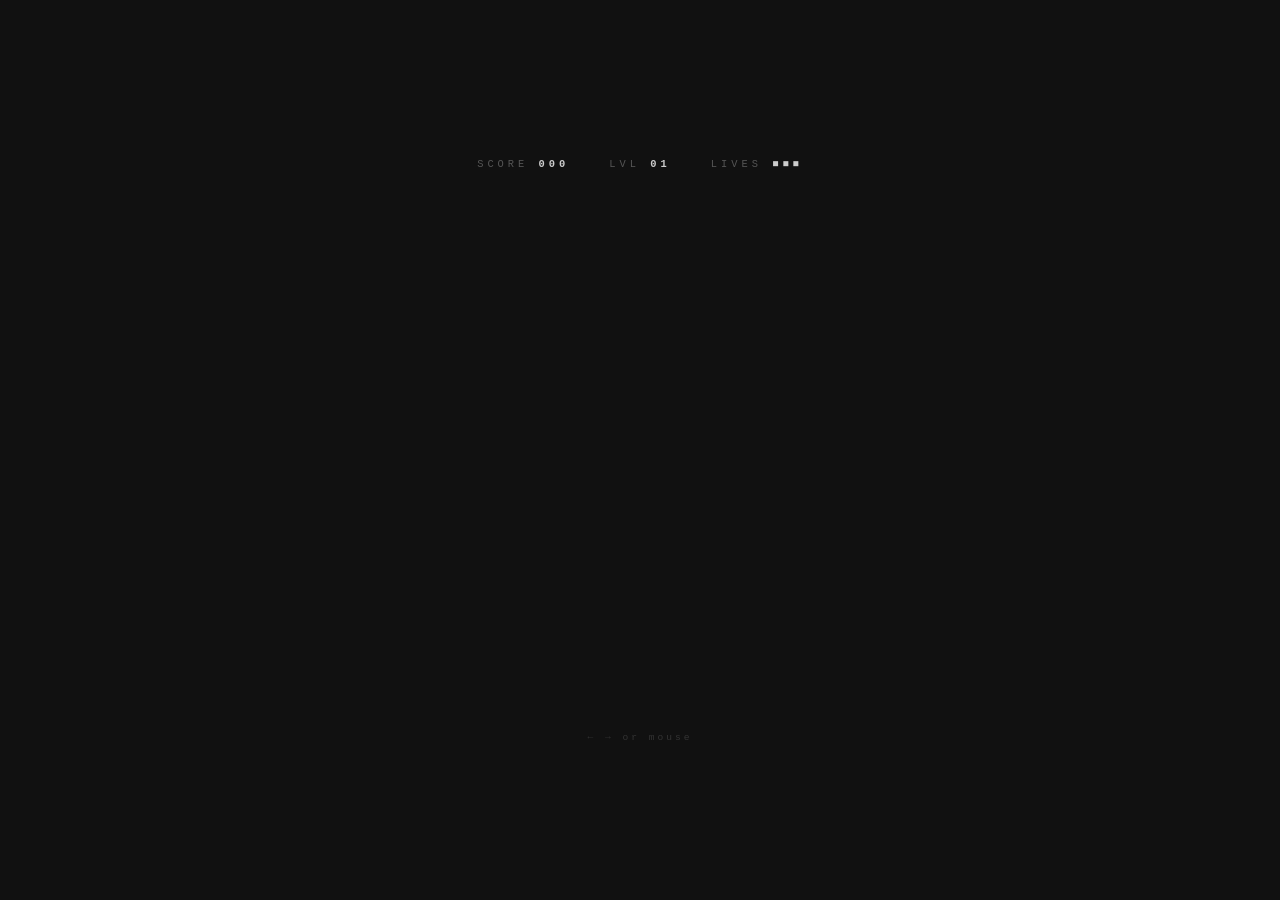
==== index.html @ a9f6c97f "Rename breakout_matrix.html to index.html" ====
<!DOCTYPE html>
<html lang="uk">
<head>
<meta charset="UTF-8">
<meta name="viewport" content="width=device-width, initial-scale=1.0">
<title>BREAKOUT // MATRIX</title>
<style>
  * { margin: 0; padding: 0; box-sizing: border-box; }
  body {
    background: #111;
    display: flex;
    flex-direction: column;
    align-items: center;
    justify-content: center;
    min-height: 100vh;
    font-family: 'Courier New', monospace;
  }
  #ui {
    display: flex;
    gap: 40px;
    margin-bottom: 8px;
    font-size: 0.65rem;
    color: #555;
    letter-spacing: 4px;
    text-transform: uppercase;
  }
  #ui b { color: #ccc; }
  #gameCanvas {
    display: block;
    image-rendering: pixelated;
  }
  #message {
    margin-top: 10px;
    font-size: 0.65rem;
    letter-spacing: 5px;
    color: #fff;
    min-height: 18px;
    text-transform: uppercase;
  }
  #restartBtn {
    margin-top: 10px;
    padding: 5px 22px;
    background: transparent;
    color: #888;
    border: 1px solid #444;
    font-family: 'Courier New', monospace;
    font-size: 0.65rem;
    letter-spacing: 4px;
    cursor: pointer;
    display: none;
    text-transform: uppercase;
  }
  #restartBtn:hover { color: #fff; border-color: #fff; }
  #hint { margin-top: 6px; font-size: 0.6rem; color: #333; letter-spacing: 3px; }
</style>
</head>
<body>
<div id="ui">
  <span>SCORE <b id="score">000</b></span>
  <span>LVL <b id="level">01</b></span>
  <span>LIVES <b id="lives">■■■</b></span>
</div>
<canvas id="gameCanvas" width="480" height="520"></canvas>
<div id="message"></div>
<button id="restartBtn" onclick="restartGame()">[ RESTART ]</button>
<div id="hint">← → or mouse</div>

<script>
const canvas = document.getElementById('gameCanvas');
const ctx = canvas.getContext('2d');
ctx.imageSmoothingEnabled = false;

// ── SYMBOL SETS (like the reference: ⊙ □ × + \ ·) ──
const SYMBOLS = ['⊙','□','×','+','\','·','○','◎','✕'];
const CELL = 8; // pixel grid cell size

// Block grid
const COLS = 13, ROWS = 7;
const BW = 34, BH = 12, BPADX = 2, BPADY = 3;
const OX = (480 - (COLS*(BW+BPADX) - BPADX)) / 2;
const OY = 32;

const TRAIL = 22;

let ball, paddle, blocks, score, lives, level, gameOver, won, animId;
let keys = {}, trail = [];

// ── Each block has a symbol pattern drawn inside ──
function randSym() { return SYMBOLS[Math.floor(Math.random()*SYMBOLS.length)]; }

function initGame() {
  score=0; lives=3; level=1; gameOver=false; won=false; trail=[];
  document.getElementById('message').textContent='';
  document.getElementById('restartBtn').style.display='none';
  initLevel(); updateHUD();
}

function initLevel() {
  paddle={ x:canvas.width/2-44, y:canvas.height-20, w:88, h:5 };
  const spd = 4.8 + level*0.65;
  ball={ x:canvas.width/2, y:canvas.height-55, r:5,
         dx:(Math.random()>0.5?1:-1)*spd, dy:-spd };
  trail=[];
  blocks=[];
  for(let r=0;r<ROWS;r++){
    for(let c=0;c<COLS;c++){
      // density: more symbols closer to center
      const dist = Math.abs(c - COLS/2) + Math.abs(r - ROWS/2);
      const density = Math.max(1, 5 - Math.floor(dist/2));
      // shade: lighter at top (like reference bright clusters)
      const bright = r < 2 ? 230 : r < 4 ? 180 : 130;
      blocks.push({
        x: OX + c*(BW+BPADX),
        y: OY + r*(BH+BPADY),
        w: BW, h: BH,
        alive: true,
        bright,
        syms: Array.from({length: density}, randSym),
        pts: (ROWS-r)*10
      });
    }
  }
}

function updateHUD(){
  document.getElementById('score').textContent=String(score).padStart(3,'0');
  document.getElementById('level').textContent=String(level).padStart(2,'0');
  const l=['■■■','■■□','■□□','□□□'][3-Math.max(0,lives)]||'□□□';
  document.getElementById('lives').textContent=l;
}

// ── Draw a block with symbol pattern ──
function drawBlock(b){
  if(!b.alive) return;
  const c = b.bright;
  ctx.fillStyle=`rgb(${c},${c},${c})`;
  ctx.fillRect(b.x, b.y, b.w, b.h);

  // 1px top/left highlight
  ctx.fillStyle='rgba(255,255,255,0.6)';
  ctx.fillRect(b.x, b.y, b.w, 1);
  ctx.fillRect(b.x, b.y, 1, b.h);

  // 1px bottom/right shadow
  ctx.fillStyle='rgba(0,0,0,0.25)';
  ctx.fillRect(b.x, b.y+b.h-1, b.w, 1);
  ctx.fillRect(b.x+b.w-1, b.y, 1, b.h);

  // symbols inside block
  ctx.font = 'bold 5px Courier New';
  ctx.textAlign = 'center';
  ctx.textBaseline = 'middle';
  ctx.fillStyle = `rgba(0,0,0,${c>180 ? 0.35 : 0.55})`;
  const total = b.syms.length;
  for(let i=0;i<total;i++){
    const sx = b.x + 4 + (i % 4) * 7;
    const sy = b.y + (b.h/2) + (i >= 4 ? 4 : 0);
    if(sx < b.x + b.w - 3) ctx.fillText(b.syms[i], sx, sy);
  }
}

// ── Background: scattered symbol field ──
let bgSyms = null;
function buildBg(){
  bgSyms=[];
  for(let x=6;x<canvas.width;x+=10){
    for(let y=6;y<canvas.height;y+=10){
      if(Math.random()<0.28){
        bgSyms.push({
          x, y,
          s: SYMBOLS[Math.floor(Math.random()*SYMBOLS.length)],
          a: 0.03 + Math.random()*0.07,
          sz: Math.random()<0.15 ? 7 : 5
        });
      }
    }
  }
}

function drawBg(){
  ctx.fillStyle='#0d0d0d';
  ctx.fillRect(0,0,canvas.width,canvas.height);

  // random white blocks (large geometric shapes like reference)
  ctx.fillStyle='rgba(255,255,255,0.03)';
  ctx.fillRect(0, canvas.height*0.6, canvas.width*0.3, canvas.height*0.18);
  ctx.fillRect(canvas.width*0.65, 0, canvas.width*0.35, canvas.height*0.22);

  if(!bgSyms) buildBg();
  ctx.textAlign='center'; ctx.textBaseline='middle';
  for(const s of bgSyms){
    ctx.font=`${s.sz}px Courier New`;
    ctx.fillStyle=`rgba(200,200,200,${s.a})`;
    ctx.fillText(s.s, s.x, s.y);
  }
}

// ── Paddle ──
function drawPaddle(){
  const p=paddle;
  // main bar
  ctx.fillStyle='#aaa';
  ctx.fillRect(p.x, p.y, p.w, p.h);
  ctx.fillStyle='rgba(255,255,255,0.5)';
  ctx.fillRect(p.x, p.y, p.w, 1);
  // symbol tick marks
  ctx.font='4px Courier New';
  ctx.textAlign='center';
  ctx.textBaseline='middle';
  ctx.fillStyle='rgba(0,0,0,0.4)';
  for(let i=6;i<p.w-6;i+=8) ctx.fillText('|',p.x+i, p.y+2);
  // end caps as ×
  ctx.font='bold 6px Courier New';
  ctx.fillStyle='#fff';
  ctx.fillText('×', p.x+4, p.y+2);
  ctx.fillText('×', p.x+p.w-4, p.y+2);
}

// ── Ball + comet tail ──
function drawBallTrail(){
  const len=trail.length;
  for(let i=0;i<len;i++){
    const t=trail[i];
    const prog=(i/len);
    const sz=Math.max(1, Math.round(prog*ball.r*2.2));
    const sym=SYMBOLS[i%SYMBOLS.length];
    ctx.font=`${sz+4}px Courier New`;
    ctx.textAlign='center'; ctx.textBaseline='middle';
    ctx.fillStyle=`rgba(200,200,200,${prog*0.6})`;
    ctx.fillText(sym, Math.round(t.x), Math.round(t.y));
  }

  // ball as pixel square grid pattern ⊙
  const bx=Math.round(ball.x), by=Math.round(ball.y), r=ball.r;
  // outer glow
  ctx.fillStyle='rgba(255,255,255,0.08)';
  ctx.beginPath(); ctx.arc(bx,by,r+4,0,Math.PI*2); ctx.fill();

  // pixelated ball (draw as circle of 1px squares)
  for(let py=-r;py<=r;py++){
    for(let px=-r;px<=r;px++){
      if(px*px+py*py<=r*r){
        const isEdge=px*px+py*py>(r-1.5)*(r-1.5);
        ctx.fillStyle=isEdge?'rgba(255,255,255,0.6)':'rgba(255,255,255,0.95)';
        ctx.fillRect(bx+px,by+py,1,1);
      }
    }
  }

  // center symbol
  ctx.font='bold 6px Courier New';
  ctx.textAlign='center'; ctx.textBaseline='middle';
  ctx.fillStyle='rgba(0,0,0,0.6)';
  ctx.fillText('⊙',bx,by);
}

// ── Physics ──
function movePaddle(){
  if(keys['ArrowLeft']||keys['a']) paddle.x-=7;
  if(keys['ArrowRight']||keys['d']) paddle.x+=7;
  paddle.x=Math.max(0,Math.min(canvas.width-paddle.w,paddle.x));
}

function moveBall(){
  trail.push({x:ball.x,y:ball.y});
  if(trail.length>TRAIL) trail.shift();

  ball.x+=ball.dx; ball.y+=ball.dy;

  if(ball.x-ball.r<0){ball.x=ball.r;ball.dx=Math.abs(ball.dx);}
  if(ball.x+ball.r>canvas.width){ball.x=canvas.width-ball.r;ball.dx=-Math.abs(ball.dx);}
  if(ball.y-ball.r<0){ball.y=ball.r;ball.dy=Math.abs(ball.dy);}

  const p=paddle;
  if(ball.dy>0&&ball.x>p.x&&ball.x<p.x+p.w&&
     ball.y+ball.r>=p.y&&ball.y+ball.r<=p.y+p.h+8){
    ball.y=p.y-ball.r;
    const hit=(ball.x-(p.x+p.w/2))/(p.w/2);
    ball.dx=hit*6.5;
    ball.dy=-Math.abs(ball.dy);
    trail=[];
  }

  for(let b of blocks){
    if(!b.alive) continue;
    if(ball.x+ball.r>b.x&&ball.x-ball.r<b.x+b.w&&
       ball.y+ball.r>b.y&&ball.y-ball.r<b.y+b.h){
      b.alive=false; score+=b.pts; updateHUD();
      const ot=ball.y+ball.r-b.y, ob=b.y+b.h-(ball.y-ball.r);
      const ol=ball.x+ball.r-b.x, or2=b.x+b.w-(ball.x-ball.r);
      if(Math.min(ot,ob)<Math.min(ol,or2)) ball.dy*=-1; else ball.dx*=-1;
      break;
    }
  }

  if(ball.y-ball.r>canvas.height){
    lives--; updateHUD(); trail=[];
    if(lives<=0){
      gameOver=true;
      document.getElementById('message').textContent='[ SYSTEM FAILURE ]';
      document.getElementById('restartBtn').style.display='inline-block';
    } else {
      const spd=4.8+level*0.65;
      ball.x=canvas.width/2; ball.y=canvas.height-55;
      ball.dx=(Math.random()>0.5?1:-1)*spd; ball.dy=-spd;
      paddle.x=canvas.width/2-paddle.w/2;
    }
  }

  if(blocks.every(b=>!b.alive)){
    level++;
    if(level>3){
      won=true;
      document.getElementById('message').textContent='[ VICTORY // SCORE: '+score+' ]';
      document.getElementById('restartBtn').style.display='inline-block';
    } else {
      document.getElementById('message').textContent='[ LEVEL '+level+' LOADED ]';
      setTimeout(()=>document.getElementById('message').textContent='',1800);
      initLevel(); updateHUD();
    }
  }
}

// ── Game loop ──
function gameLoop(){
  drawBg();
  if(!gameOver&&!won){movePaddle();moveBall();}
  blocks.forEach(drawBlock);
  drawPaddle();
  drawBallTrail();

  // danger line
  ctx.strokeStyle='rgba(255,255,255,0.06)';
  ctx.lineWidth=1; ctx.setLineDash([3,5]);
  ctx.beginPath(); ctx.moveTo(0,canvas.height-2); ctx.lineTo(canvas.width,canvas.height-2); ctx.stroke();
  ctx.setLineDash([]);

  if(!gameOver&&!won) animId=requestAnimationFrame(gameLoop);
}

function restartGame(){
  cancelAnimationFrame(animId); bgSyms=null; initGame(); gameLoop();
}

document.addEventListener('keydown',e=>keys[e.key]=true);
document.addEventListener('keyup',e=>keys[e.key]=false);
canvas.addEventListener('mousemove',e=>{
  const r=canvas.getBoundingClientRect();
  paddle.x=(e.clientX-r.left)-paddle.w/2;
  paddle.x=Math.max(0,Math.min(canvas.width-paddle.w,paddle.x));
});

initGame(); gameLoop();
</script>
</body>
</html>
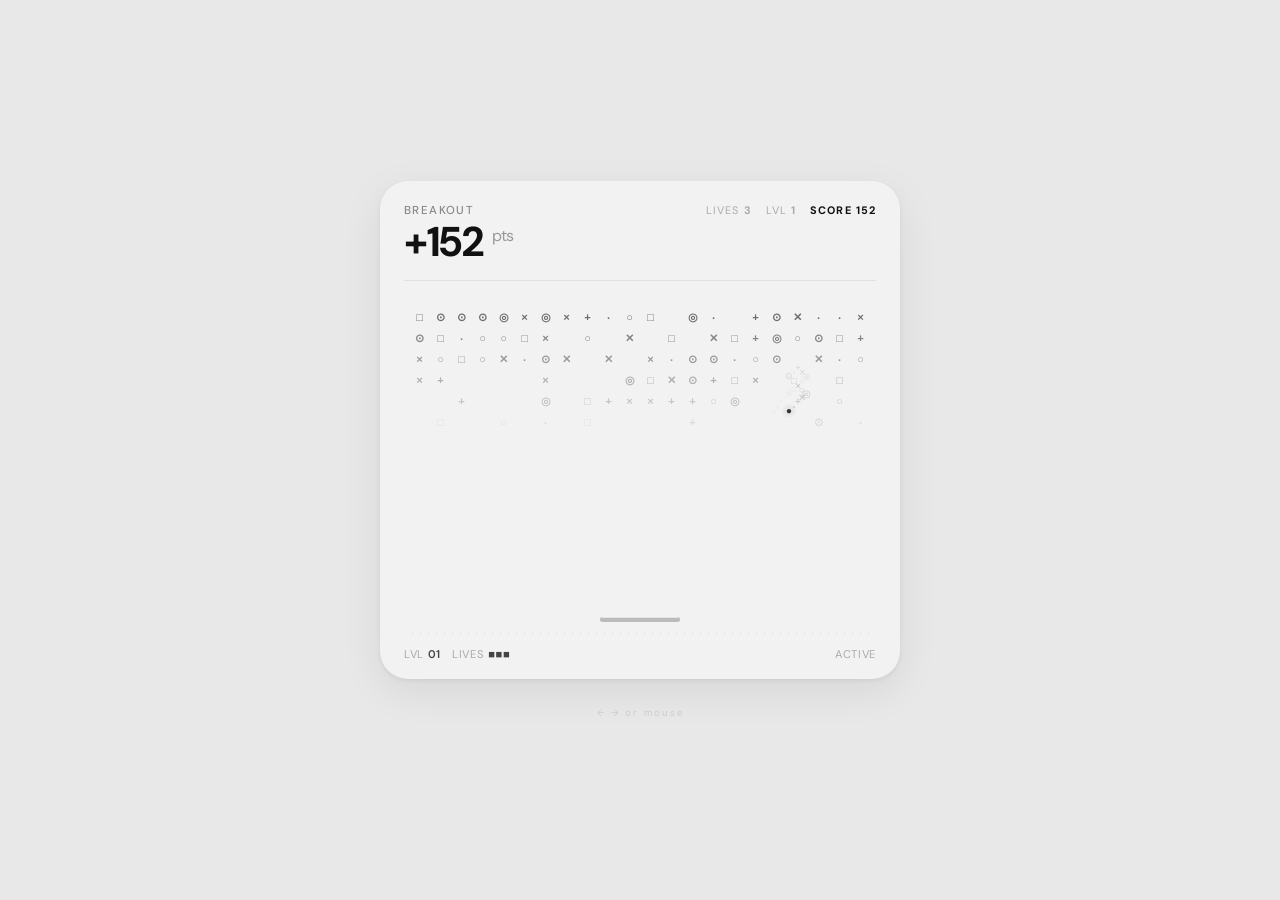
==== commit 14a3c0d8: "р" ====
--- a/index.html
+++ b/index.html
@@ -3,354 +3,378 @@
 <head>
 <meta charset="UTF-8">
 <meta name="viewport" content="width=device-width, initial-scale=1.0">
-<title>BREAKOUT // MATRIX</title>
+<title>BREAKOUT</title>
 <style>
-  * { margin: 0; padding: 0; box-sizing: border-box; }
+  @import url('https://fonts.googleapis.com/css2?family=DM+Sans:wght@300;400;500;700&display=swap');
+  * { margin:0; padding:0; box-sizing:border-box; }
   body {
-    background: #111;
+    background: #e8e8e8;
     display: flex;
     flex-direction: column;
     align-items: center;
     justify-content: center;
     min-height: 100vh;
-    font-family: 'Courier New', monospace;
-  }
-  #ui {
+    font-family: 'DM Sans', 'Helvetica Neue', sans-serif;
+  }
+
+  /* ── CARD ── */
+  #card {
+    background: #f2f2f2;
+    border-radius: 28px;
+    box-shadow: 0 2px 4px rgba(0,0,0,0.06), 0 12px 40px rgba(0,0,0,0.08);
+    padding: 22px 24px 18px;
+    width: 520px;
+  }
+
+  /* ── HEADER ROW ── */
+  #header {
     display: flex;
-    gap: 40px;
-    margin-bottom: 8px;
-    font-size: 0.65rem;
-    color: #555;
-    letter-spacing: 4px;
+    align-items: baseline;
+    justify-content: space-between;
+    margin-bottom: 2px;
+  }
+  #header .label {
+    font-size: 0.72rem;
+    font-weight: 500;
+    letter-spacing: 0.12em;
+    color: #888;
     text-transform: uppercase;
   }
-  #ui b { color: #ccc; }
+  #tabs {
+    display: flex;
+    gap: 14px;
+    font-size: 0.68rem;
+    letter-spacing: 0.1em;
+    text-transform: uppercase;
+    color: #aaa;
+  }
+  #tabs span { cursor: pointer; }
+  #tabs span.active { color: #111; font-weight: 700; }
+
+  /* ── BIG NUMBER ── */
+  #bigScore {
+    font-size: 2.6rem;
+    font-weight: 700;
+    color: #111;
+    letter-spacing: -0.02em;
+    line-height: 1.1;
+    margin-bottom: 14px;
+  }
+  #bigScore sup { font-size: 1rem; font-weight: 400; color: #999; margin-left: 2px; }
+
+  /* ── DIVIDER ── */
+  .divider { width: 100%; height: 1px; background: rgba(0,0,0,0.07); margin-bottom: 14px; }
+
+  /* ── CANVAS ── */
   #gameCanvas {
     display: block;
+    border-radius: 8px;
     image-rendering: pixelated;
-  }
+    width: 100%;
+    height: auto;
+  }
+
+  /* ── FOOTER ROW ── */
+  #footer {
+    display: flex;
+    justify-content: space-between;
+    margin-top: 12px;
+    font-size: 0.7rem;
+    color: #aaa;
+    letter-spacing: 0.06em;
+  }
+  #footer b { color: #444; font-weight: 600; }
+
+  /* ── MESSAGE ── */
   #message {
-    margin-top: 10px;
-    font-size: 0.65rem;
-    letter-spacing: 5px;
-    color: #fff;
-    min-height: 18px;
-    text-transform: uppercase;
-  }
-  #restartBtn {
-    margin-top: 10px;
-    padding: 5px 22px;
-    background: transparent;
-    color: #888;
-    border: 1px solid #444;
-    font-family: 'Courier New', monospace;
     font-size: 0.65rem;
     letter-spacing: 4px;
+    color: #999;
+    text-transform: uppercase;
+    text-align: center;
+    min-height: 16px;
+    margin-top: 6px;
+  }
+  #restartBtn {
+    margin-top: 8px;
+    padding: 5px 20px;
+    background: transparent;
+    color: #999;
+    border: 1px solid #ccc;
+    border-radius: 20px;
+    font-family: inherit;
+    font-size: 0.65rem;
+    letter-spacing: 3px;
     cursor: pointer;
     display: none;
     text-transform: uppercase;
   }
-  #restartBtn:hover { color: #fff; border-color: #fff; }
-  #hint { margin-top: 6px; font-size: 0.6rem; color: #333; letter-spacing: 3px; }
+  #restartBtn:hover { color: #111; border-color: #888; }
+  #btnWrap { text-align: center; }
+  #hint { font-size: 0.6rem; color: #ccc; letter-spacing: 2px; text-align:center; margin-top:5px; }
 </style>
 </head>
 <body>
-<div id="ui">
-  <span>SCORE <b id="score">000</b></span>
-  <span>LVL <b id="level">01</b></span>
-  <span>LIVES <b id="lives">■■■</b></span>
+<div id="card">
+
+  <div id="header">
+    <div class="label">Breakout</div>
+    <div id="tabs">
+      <span>Lives <b id="livesVal">3</b></span>
+      <span>Lvl <b id="levelVal">1</b></span>
+      <span class="active" id="scoreTab">Score <b id="scoreVal">0</b></span>
+    </div>
+  </div>
+
+  <div id="bigScore">+<span id="bigScoreVal">000</span> <sup>pts</sup></div>
+
+  <div class="divider"></div>
+
+  <canvas id="gameCanvas" width="472" height="340"></canvas>
+
+  <div id="footer">
+    <span>LVL <b id="f-level">01</b> &nbsp; LIVES <b id="f-lives">&#9632;&#9632;&#9632;</b></span>
+    <span id="f-status">ACTIVE</span>
+  </div>
+
 </div>
-<canvas id="gameCanvas" width="480" height="520"></canvas>
+
 <div id="message"></div>
-<button id="restartBtn" onclick="restartGame()">[ RESTART ]</button>
-<div id="hint">← → or mouse</div>
+<div id="btnWrap"><button id="restartBtn" onclick="restartGame()">&rsaquo; RESTART</button></div>
+<div id="hint">&#8592; &#8594; or mouse</div>
 
 <script>
 const canvas = document.getElementById('gameCanvas');
 const ctx = canvas.getContext('2d');
 ctx.imageSmoothingEnabled = false;
 
-// ── SYMBOL SETS (like the reference: ⊙ □ × + \ ·) ──
-const SYMBOLS = ['⊙','□','×','+','\','·','○','◎','✕'];
-const CELL = 8; // pixel grid cell size
-
-// Block grid
-const COLS = 13, ROWS = 7;
-const BW = 34, BH = 12, BPADX = 2, BPADY = 3;
-const OX = (480 - (COLS*(BW+BPADX) - BPADX)) / 2;
-const OY = 32;
-
-const TRAIL = 22;
+const W = 472, H = 340;
+
+// Dot symbols for blocks and trail
+const SYMS = ['⊙','□','×','○','◎','✕','+','·'];
+
+// Block grid — each block is ONE symbol (dot-matrix style)
+const COLS = 22, ROWS = 7;
+const BSZ = 18;  // cell size for each symbol-block
+const BPAD = 3;
+const OX = (W - (COLS*(BSZ+BPAD) - BPAD)) / 2;
+const OY = 14;
+const TRAIL = 24;
 
 let ball, paddle, blocks, score, lives, level, gameOver, won, animId;
 let keys = {}, trail = [];
 
-// ── Each block has a symbol pattern drawn inside ──
-function randSym() { return SYMBOLS[Math.floor(Math.random()*SYMBOLS.length)]; }
+function randSym() { return SYMS[Math.floor(Math.random()*SYMS.length)]; }
 
 function initGame() {
   score=0; lives=3; level=1; gameOver=false; won=false; trail=[];
   document.getElementById('message').textContent='';
   document.getElementById('restartBtn').style.display='none';
+  document.getElementById('f-status').textContent='ACTIVE';
   initLevel(); updateHUD();
 }
 
 function initLevel() {
-  paddle={ x:canvas.width/2-44, y:canvas.height-20, w:88, h:5 };
-  const spd = 4.8 + level*0.65;
-  ball={ x:canvas.width/2, y:canvas.height-55, r:5,
-         dx:(Math.random()>0.5?1:-1)*spd, dy:-spd };
-  trail=[];
-  blocks=[];
-  for(let r=0;r<ROWS;r++){
-    for(let c=0;c<COLS;c++){
-      // density: more symbols closer to center
-      const dist = Math.abs(c - COLS/2) + Math.abs(r - ROWS/2);
-      const density = Math.max(1, 5 - Math.floor(dist/2));
-      // shade: lighter at top (like reference bright clusters)
-      const bright = r < 2 ? 230 : r < 4 ? 180 : 130;
+  paddle = { x: W/2-40, y: H-18, w: 80, h: 5 };
+  const spd = 3.6 + level*0.55;
+  ball = { x: W/2, y: H-50, r: 4,
+           dx: (Math.random()>0.5?1:-1)*spd, dy: -spd };
+  trail = [];
+  blocks = [];
+
+  // Generate dot-matrix block field like chart dots
+  // Varies density per column to feel organic like the revenue chart
+  for (let r=0; r<ROWS; r++) {
+    for (let c=0; c<COLS; c++) {
+      // density falloff: bottom rows sparser
+      const rowProb = [1,1,0.95,0.85,0.7,0.55,0.38][r];
+      // column wave pattern (like chart bars)
+      const wave = Math.sin(c/COLS * Math.PI * 2.5 + r) * 0.3;
+      const alive = Math.random() < (rowProb + wave);
+      // brightness: top = darker dots, bottom = lighter
+      const shade = 110 + r * 22;
       blocks.push({
-        x: OX + c*(BW+BPADX),
-        y: OY + r*(BH+BPADY),
-        w: BW, h: BH,
-        alive: true,
-        bright,
-        syms: Array.from({length: density}, randSym),
-        pts: (ROWS-r)*10
+        x: OX + c*(BSZ+BPAD),
+        y: OY + r*(BSZ+BPAD),
+        sz: BSZ,
+        alive,
+        shade,
+        sym: randSym(),
+        pts: (ROWS-r)*8
       });
     }
   }
 }
 
-function updateHUD(){
-  document.getElementById('score').textContent=String(score).padStart(3,'0');
-  document.getElementById('level').textContent=String(level).padStart(2,'0');
-  const l=['■■■','■■□','■□□','□□□'][3-Math.max(0,lives)]||'□□□';
-  document.getElementById('lives').textContent=l;
-}
-
-// ── Draw a block with symbol pattern ──
-function drawBlock(b){
-  if(!b.alive) return;
-  const c = b.bright;
-  ctx.fillStyle=`rgb(${c},${c},${c})`;
-  ctx.fillRect(b.x, b.y, b.w, b.h);
-
-  // 1px top/left highlight
-  ctx.fillStyle='rgba(255,255,255,0.6)';
-  ctx.fillRect(b.x, b.y, b.w, 1);
-  ctx.fillRect(b.x, b.y, 1, b.h);
-
-  // 1px bottom/right shadow
-  ctx.fillStyle='rgba(0,0,0,0.25)';
-  ctx.fillRect(b.x, b.y+b.h-1, b.w, 1);
-  ctx.fillRect(b.x+b.w-1, b.y, 1, b.h);
-
-  // symbols inside block
-  ctx.font = 'bold 5px Courier New';
+function updateHUD() {
+  const sc = String(score).padStart(3,'0');
+  document.getElementById('scoreVal').textContent = score;
+  document.getElementById('bigScoreVal').textContent = sc;
+  document.getElementById('levelVal').textContent = level;
+  document.getElementById('livesVal').textContent = lives;
+  document.getElementById('f-level').textContent = String(level).padStart(2,'0');
+  const opts = ['■■■','■■□','■□□','□□□'];
+  document.getElementById('f-lives').textContent = opts[3-Math.max(0,Math.min(3,lives))];
+}
+
+function drawBg() {
+  ctx.fillStyle = '#f2f2f2';
+  ctx.fillRect(0, 0, W, H);
+}
+
+// Draw each block as a single dot/symbol — like the dot chart in ref
+function drawBlocks() {
   ctx.textAlign = 'center';
   ctx.textBaseline = 'middle';
-  ctx.fillStyle = `rgba(0,0,0,${c>180 ? 0.35 : 0.55})`;
-  const total = b.syms.length;
-  for(let i=0;i<total;i++){
-    const sx = b.x + 4 + (i % 4) * 7;
-    const sy = b.y + (b.h/2) + (i >= 4 ? 4 : 0);
-    if(sx < b.x + b.w - 3) ctx.fillText(b.syms[i], sx, sy);
-  }
-}
-
-// ── Background: scattered symbol field ──
-let bgSyms = null;
-function buildBg(){
-  bgSyms=[];
-  for(let x=6;x<canvas.width;x+=10){
-    for(let y=6;y<canvas.height;y+=10){
-      if(Math.random()<0.28){
-        bgSyms.push({
-          x, y,
-          s: SYMBOLS[Math.floor(Math.random()*SYMBOLS.length)],
-          a: 0.03 + Math.random()*0.07,
-          sz: Math.random()<0.15 ? 7 : 5
-        });
-      }
-    }
-  }
-}
-
-function drawBg(){
-  ctx.fillStyle='#0d0d0d';
-  ctx.fillRect(0,0,canvas.width,canvas.height);
-
-  // random white blocks (large geometric shapes like reference)
-  ctx.fillStyle='rgba(255,255,255,0.03)';
-  ctx.fillRect(0, canvas.height*0.6, canvas.width*0.3, canvas.height*0.18);
-  ctx.fillRect(canvas.width*0.65, 0, canvas.width*0.35, canvas.height*0.22);
-
-  if(!bgSyms) buildBg();
-  ctx.textAlign='center'; ctx.textBaseline='middle';
-  for(const s of bgSyms){
-    ctx.font=`${s.sz}px Courier New`;
-    ctx.fillStyle=`rgba(200,200,200,${s.a})`;
-    ctx.fillText(s.s, s.x, s.y);
-  }
-}
-
-// ── Paddle ──
-function drawPaddle(){
-  const p=paddle;
-  // main bar
-  ctx.fillStyle='#aaa';
-  ctx.fillRect(p.x, p.y, p.w, p.h);
-  ctx.fillStyle='rgba(255,255,255,0.5)';
-  ctx.fillRect(p.x, p.y, p.w, 1);
-  // symbol tick marks
-  ctx.font='4px Courier New';
-  ctx.textAlign='center';
-  ctx.textBaseline='middle';
-  ctx.fillStyle='rgba(0,0,0,0.4)';
-  for(let i=6;i<p.w-6;i+=8) ctx.fillText('|',p.x+i, p.y+2);
-  // end caps as ×
-  ctx.font='bold 6px Courier New';
-  ctx.fillStyle='#fff';
-  ctx.fillText('×', p.x+4, p.y+2);
-  ctx.fillText('×', p.x+p.w-4, p.y+2);
-}
-
-// ── Ball + comet tail ──
-function drawBallTrail(){
-  const len=trail.length;
-  for(let i=0;i<len;i++){
-    const t=trail[i];
-    const prog=(i/len);
-    const sz=Math.max(1, Math.round(prog*ball.r*2.2));
-    const sym=SYMBOLS[i%SYMBOLS.length];
-    ctx.font=`${sz+4}px Courier New`;
-    ctx.textAlign='center'; ctx.textBaseline='middle';
-    ctx.fillStyle=`rgba(200,200,200,${prog*0.6})`;
-    ctx.fillText(sym, Math.round(t.x), Math.round(t.y));
-  }
-
-  // ball as pixel square grid pattern ⊙
+  for (const b of blocks) {
+    if (!b.alive) continue;
+    const s = b.shade;
+    ctx.font = 'bold 11px Courier New';
+    ctx.fillStyle = 'rgb('+s+','+s+','+s+')';
+    ctx.fillText(b.sym, b.x + b.sz/2, b.y + b.sz/2);
+  }
+}
+
+function drawPaddle() {
+  const p = paddle;
+  // thin rounded bar
+  ctx.fillStyle = '#bbb';
+  ctx.beginPath();
+  ctx.roundRect(p.x, p.y, p.w, p.h, 3);
+  ctx.fill();
+  // top highlight
+  ctx.fillStyle = 'rgba(255,255,255,0.6)';
+  ctx.fillRect(p.x+2, p.y, p.w-4, 1);
+  // tiny dots inside
+  ctx.font = '4px Courier New';
+  ctx.textAlign = 'center'; ctx.textBaseline = 'middle';
+  ctx.fillStyle = 'rgba(100,100,100,0.5)';
+  for (let i=10; i<p.w-10; i+=10) ctx.fillText('·', p.x+i, p.y+2);
+}
+
+function drawBallTrail() {
+  const len = trail.length;
+  ctx.textAlign = 'center'; ctx.textBaseline = 'middle';
+  for (let i=0; i<len; i++) {
+    const t = trail[i];
+    const prog = i/len;
+    const sz = 5 + prog*6;
+    ctx.font = sz+'px Courier New';
+    ctx.fillStyle = 'rgba(140,140,140,'+(prog*0.5)+')';
+    ctx.fillText(SYMS[i%SYMS.length], Math.round(t.x), Math.round(t.y));
+  }
+
+  // Ball: white circle, pixel-drawn
   const bx=Math.round(ball.x), by=Math.round(ball.y), r=ball.r;
-  // outer glow
-  ctx.fillStyle='rgba(255,255,255,0.08)';
+  // soft glow
+  const grd = ctx.createRadialGradient(bx,by,0,bx,by,r+4);
+  grd.addColorStop(0,'rgba(100,100,100,0.15)');
+  grd.addColorStop(1,'rgba(100,100,100,0)');
+  ctx.fillStyle = grd;
   ctx.beginPath(); ctx.arc(bx,by,r+4,0,Math.PI*2); ctx.fill();
 
-  // pixelated ball (draw as circle of 1px squares)
-  for(let py=-r;py<=r;py++){
-    for(let px=-r;px<=r;px++){
-      if(px*px+py*py<=r*r){
-        const isEdge=px*px+py*py>(r-1.5)*(r-1.5);
-        ctx.fillStyle=isEdge?'rgba(255,255,255,0.6)':'rgba(255,255,255,0.95)';
-        ctx.fillRect(bx+px,by+py,1,1);
-      }
-    }
-  }
-
-  // center symbol
-  ctx.font='bold 6px Courier New';
-  ctx.textAlign='center'; ctx.textBaseline='middle';
-  ctx.fillStyle='rgba(0,0,0,0.6)';
-  ctx.fillText('⊙',bx,by);
-}
-
-// ── Physics ──
-function movePaddle(){
-  if(keys['ArrowLeft']||keys['a']) paddle.x-=7;
-  if(keys['ArrowRight']||keys['d']) paddle.x+=7;
-  paddle.x=Math.max(0,Math.min(canvas.width-paddle.w,paddle.x));
-}
-
-function moveBall(){
-  trail.push({x:ball.x,y:ball.y});
-  if(trail.length>TRAIL) trail.shift();
-
-  ball.x+=ball.dx; ball.y+=ball.dy;
-
-  if(ball.x-ball.r<0){ball.x=ball.r;ball.dx=Math.abs(ball.dx);}
-  if(ball.x+ball.r>canvas.width){ball.x=canvas.width-ball.r;ball.dx=-Math.abs(ball.dx);}
-  if(ball.y-ball.r<0){ball.y=ball.r;ball.dy=Math.abs(ball.dy);}
-
-  const p=paddle;
-  if(ball.dy>0&&ball.x>p.x&&ball.x<p.x+p.w&&
-     ball.y+ball.r>=p.y&&ball.y+ball.r<=p.y+p.h+8){
-    ball.y=p.y-ball.r;
+  // solid dark dot (like dot chart dots)
+  ctx.font = 'bold 10px Courier New';
+  ctx.fillStyle = '#333';
+  ctx.fillText('●', bx, by);
+}
+
+function movePaddle() {
+  if (keys['ArrowLeft']||keys['a']) paddle.x -= 6;
+  if (keys['ArrowRight']||keys['d']) paddle.x += 6;
+  paddle.x = Math.max(0, Math.min(W-paddle.w, paddle.x));
+}
+
+function moveBall() {
+  trail.push({x:ball.x, y:ball.y});
+  if (trail.length > TRAIL) trail.shift();
+  ball.x += ball.dx; ball.y += ball.dy;
+  if (ball.x-ball.r < 0) { ball.x=ball.r; ball.dx=Math.abs(ball.dx); }
+  if (ball.x+ball.r > W) { ball.x=W-ball.r; ball.dx=-Math.abs(ball.dx); }
+  if (ball.y-ball.r < 0) { ball.y=ball.r; ball.dy=Math.abs(ball.dy); }
+
+  const p = paddle;
+  if (ball.dy>0 && ball.x>p.x && ball.x<p.x+p.w &&
+      ball.y+ball.r>=p.y && ball.y+ball.r<=p.y+p.h+6) {
+    ball.y = p.y-ball.r;
     const hit=(ball.x-(p.x+p.w/2))/(p.w/2);
-    ball.dx=hit*6.5;
-    ball.dy=-Math.abs(ball.dy);
-    trail=[];
-  }
-
-  for(let b of blocks){
-    if(!b.alive) continue;
-    if(ball.x+ball.r>b.x&&ball.x-ball.r<b.x+b.w&&
-       ball.y+ball.r>b.y&&ball.y-ball.r<b.y+b.h){
+    ball.dx = hit*6; ball.dy=-Math.abs(ball.dy); trail=[];
+  }
+
+  for (const b of blocks) {
+    if (!b.alive) continue;
+    if (ball.x+ball.r>b.x && ball.x-ball.r<b.x+b.sz &&
+        ball.y+ball.r>b.y && ball.y-ball.r<b.y+b.sz) {
       b.alive=false; score+=b.pts; updateHUD();
-      const ot=ball.y+ball.r-b.y, ob=b.y+b.h-(ball.y-ball.r);
-      const ol=ball.x+ball.r-b.x, or2=b.x+b.w-(ball.x-ball.r);
-      if(Math.min(ot,ob)<Math.min(ol,or2)) ball.dy*=-1; else ball.dx*=-1;
+      const ot=ball.y+ball.r-b.y, ob=b.y+b.sz-(ball.y-ball.r);
+      const ol=ball.x+ball.r-b.x, or2=b.x+b.sz-(ball.x-ball.r);
+      if (Math.min(ot,ob)<Math.min(ol,or2)) ball.dy*=-1; else ball.dx*=-1;
       break;
     }
   }
 
-  if(ball.y-ball.r>canvas.height){
+  if (ball.y-ball.r > H) {
     lives--; updateHUD(); trail=[];
-    if(lives<=0){
+    if (lives<=0) {
       gameOver=true;
-      document.getElementById('message').textContent='[ SYSTEM FAILURE ]';
+      document.getElementById('message').textContent='GAME OVER';
+      document.getElementById('f-status').textContent='FAILED';
       document.getElementById('restartBtn').style.display='inline-block';
     } else {
-      const spd=4.8+level*0.65;
-      ball.x=canvas.width/2; ball.y=canvas.height-55;
+      const spd=3.6+level*0.55;
+      ball.x=W/2; ball.y=H-50;
       ball.dx=(Math.random()>0.5?1:-1)*spd; ball.dy=-spd;
-      paddle.x=canvas.width/2-paddle.w/2;
+      paddle.x=W/2-paddle.w/2;
     }
   }
 
-  if(blocks.every(b=>!b.alive)){
+  if (blocks.every(b=>!b.alive)) {
     level++;
-    if(level>3){
+    if (level>3) {
       won=true;
-      document.getElementById('message').textContent='[ VICTORY // SCORE: '+score+' ]';
+      document.getElementById('message').textContent='VICTORY — '+score+' PTS';
+      document.getElementById('f-status').textContent='COMPLETE';
       document.getElementById('restartBtn').style.display='inline-block';
     } else {
-      document.getElementById('message').textContent='[ LEVEL '+level+' LOADED ]';
-      setTimeout(()=>document.getElementById('message').textContent='',1800);
+      document.getElementById('message').textContent='LEVEL '+level+' LOADED';
+      setTimeout(()=>{ document.getElementById('message').textContent=''; }, 1800);
       initLevel(); updateHUD();
     }
   }
 }
 
-// ── Game loop ──
-function gameLoop(){
+function gameLoop() {
   drawBg();
-  if(!gameOver&&!won){movePaddle();moveBall();}
-  blocks.forEach(drawBlock);
+  if (!gameOver && !won) { movePaddle(); moveBall(); }
+  drawBlocks();
   drawPaddle();
   drawBallTrail();
 
-  // danger line
-  ctx.strokeStyle='rgba(255,255,255,0.06)';
-  ctx.lineWidth=1; ctx.setLineDash([3,5]);
-  ctx.beginPath(); ctx.moveTo(0,canvas.height-2); ctx.lineTo(canvas.width,canvas.height-2); ctx.stroke();
+  // faint danger dashes at bottom
+  ctx.strokeStyle='rgba(0,0,0,0.06)';
+  ctx.lineWidth=1; ctx.setLineDash([2,6]);
+  ctx.beginPath(); ctx.moveTo(0,H-2); ctx.lineTo(W,H-2); ctx.stroke();
   ctx.setLineDash([]);
 
-  if(!gameOver&&!won) animId=requestAnimationFrame(gameLoop);
-}
-
-function restartGame(){
-  cancelAnimationFrame(animId); bgSyms=null; initGame(); gameLoop();
-}
-
-document.addEventListener('keydown',e=>keys[e.key]=true);
-document.addEventListener('keyup',e=>keys[e.key]=false);
-canvas.addEventListener('mousemove',e=>{
-  const r=canvas.getBoundingClientRect();
-  paddle.x=(e.clientX-r.left)-paddle.w/2;
-  paddle.x=Math.max(0,Math.min(canvas.width-paddle.w,paddle.x));
+  if (!gameOver && !won) animId = requestAnimationFrame(gameLoop);
+}
+
+function restartGame() {
+  cancelAnimationFrame(animId);
+  initGame(); gameLoop();
+}
+
+document.addEventListener('keydown', e=>{ keys[e.key]=true; e.preventDefault(); });
+document.addEventListener('keyup', e=>{ keys[e.key]=false; });
+canvas.addEventListener('mousemove', e=>{
+  const rect=canvas.getBoundingClientRect();
+  const scaleX = W / rect.width;
+  paddle.x=(e.clientX-rect.left)*scaleX - paddle.w/2;
+  paddle.x=Math.max(0, Math.min(W-paddle.w, paddle.x));
 });
 
-initGame(); gameLoop();
+initGame();
+gameLoop();
 </script>
 </body>
 </html>
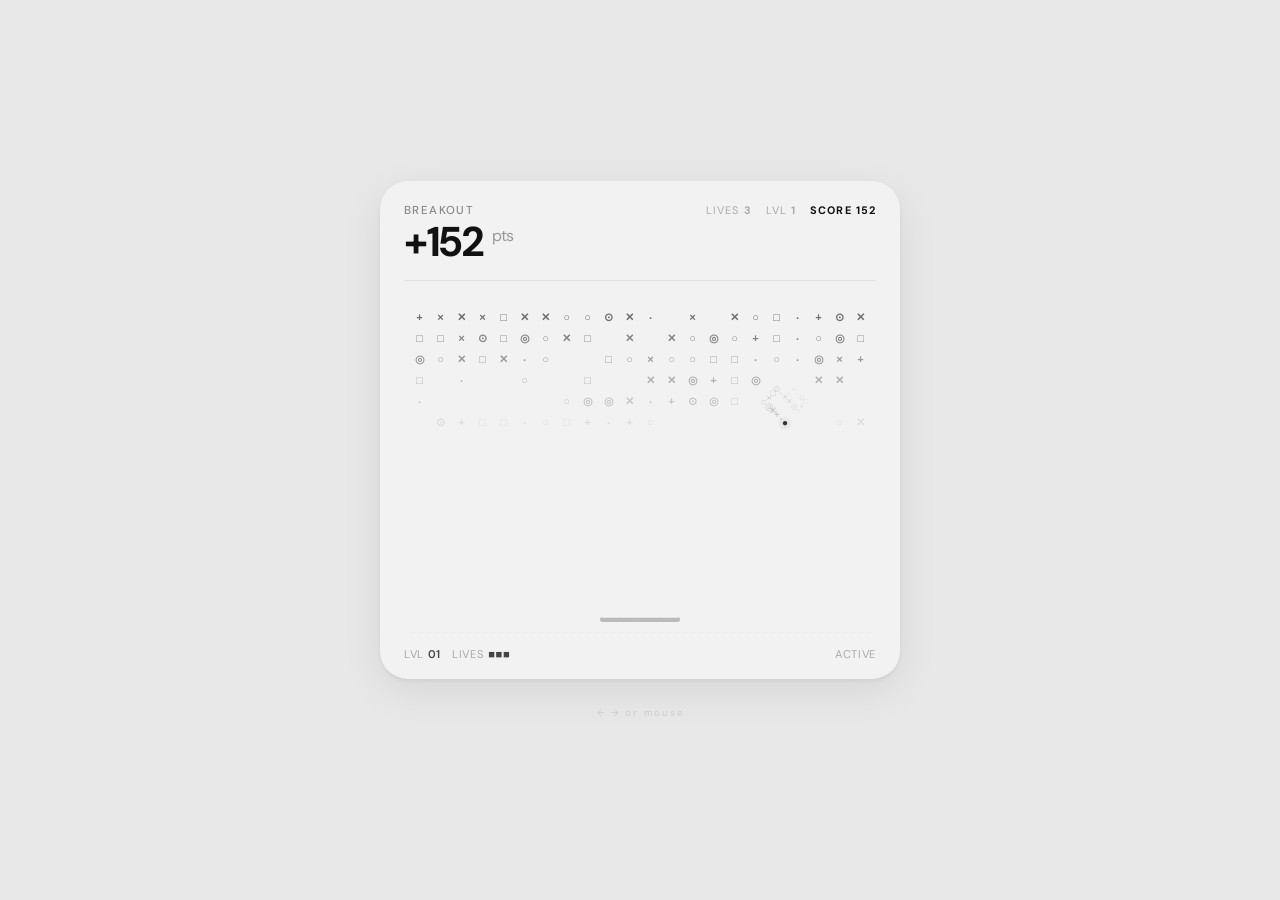
==== commit 2bec8168: "а" ====
--- a/index.html
+++ b/index.html
@@ -1,380 +1,463 @@
 <!DOCTYPE html>
 <html lang="uk">
+
 <head>
-<meta charset="UTF-8">
-<meta name="viewport" content="width=device-width, initial-scale=1.0">
-<title>BREAKOUT</title>
-<style>
-  @import url('https://fonts.googleapis.com/css2?family=DM+Sans:wght@300;400;500;700&display=swap');
-  * { margin:0; padding:0; box-sizing:border-box; }
-  body {
-    background: #e8e8e8;
-    display: flex;
-    flex-direction: column;
-    align-items: center;
-    justify-content: center;
-    min-height: 100vh;
-    font-family: 'DM Sans', 'Helvetica Neue', sans-serif;
-  }
-
-  /* ── CARD ── */
-  #card {
-    background: #f2f2f2;
-    border-radius: 28px;
-    box-shadow: 0 2px 4px rgba(0,0,0,0.06), 0 12px 40px rgba(0,0,0,0.08);
-    padding: 22px 24px 18px;
-    width: 520px;
-  }
-
-  /* ── HEADER ROW ── */
-  #header {
-    display: flex;
-    align-items: baseline;
-    justify-content: space-between;
-    margin-bottom: 2px;
-  }
-  #header .label {
-    font-size: 0.72rem;
-    font-weight: 500;
-    letter-spacing: 0.12em;
-    color: #888;
-    text-transform: uppercase;
-  }
-  #tabs {
-    display: flex;
-    gap: 14px;
-    font-size: 0.68rem;
-    letter-spacing: 0.1em;
-    text-transform: uppercase;
-    color: #aaa;
-  }
-  #tabs span { cursor: pointer; }
-  #tabs span.active { color: #111; font-weight: 700; }
-
-  /* ── BIG NUMBER ── */
-  #bigScore {
-    font-size: 2.6rem;
-    font-weight: 700;
-    color: #111;
-    letter-spacing: -0.02em;
-    line-height: 1.1;
-    margin-bottom: 14px;
-  }
-  #bigScore sup { font-size: 1rem; font-weight: 400; color: #999; margin-left: 2px; }
-
-  /* ── DIVIDER ── */
-  .divider { width: 100%; height: 1px; background: rgba(0,0,0,0.07); margin-bottom: 14px; }
-
-  /* ── CANVAS ── */
-  #gameCanvas {
-    display: block;
-    border-radius: 8px;
-    image-rendering: pixelated;
-    width: 100%;
-    height: auto;
-  }
-
-  /* ── FOOTER ROW ── */
-  #footer {
-    display: flex;
-    justify-content: space-between;
-    margin-top: 12px;
-    font-size: 0.7rem;
-    color: #aaa;
-    letter-spacing: 0.06em;
-  }
-  #footer b { color: #444; font-weight: 600; }
-
-  /* ── MESSAGE ── */
-  #message {
-    font-size: 0.65rem;
-    letter-spacing: 4px;
-    color: #999;
-    text-transform: uppercase;
-    text-align: center;
-    min-height: 16px;
-    margin-top: 6px;
-  }
-  #restartBtn {
-    margin-top: 8px;
-    padding: 5px 20px;
-    background: transparent;
-    color: #999;
-    border: 1px solid #ccc;
-    border-radius: 20px;
-    font-family: inherit;
-    font-size: 0.65rem;
-    letter-spacing: 3px;
-    cursor: pointer;
-    display: none;
-    text-transform: uppercase;
-  }
-  #restartBtn:hover { color: #111; border-color: #888; }
-  #btnWrap { text-align: center; }
-  #hint { font-size: 0.6rem; color: #ccc; letter-spacing: 2px; text-align:center; margin-top:5px; }
-</style>
+  <meta charset="UTF-8">
+  <meta name="viewport" content="width=device-width, initial-scale=1.0, maximum-scale=1.0, user-scalable=no">
+  <title>BREAKOUT</title>
+  <style>
+    @import url('https://fonts.googleapis.com/css2?family=DM+Sans:wght@300;400;500;700&display=swap');
+
+    * {
+      margin: 0;
+      padding: 0;
+      box-sizing: border-box;
+    }
+
+    body {
+      background: #e8e8e8;
+      display: flex;
+      flex-direction: column;
+      align-items: center;
+      justify-content: center;
+      min-height: 100vh;
+      font-family: 'DM Sans', 'Helvetica Neue', sans-serif;
+      touch-action: none;
+      overscroll-behavior: none;
+    }
+
+    /* ── CARD ── */
+    #card {
+      background: #f2f2f2;
+      border-radius: 28px;
+      box-shadow: 0 2px 4px rgba(0, 0, 0, 0.06), 0 12px 40px rgba(0, 0, 0, 0.08);
+      padding: 22px 24px 18px;
+      width: min(520px, 96vw);
+    }
+
+    /* ── HEADER ROW ── */
+    #header {
+      display: flex;
+      align-items: baseline;
+      justify-content: space-between;
+      margin-bottom: 2px;
+    }
+
+    #header .label {
+      font-size: 0.72rem;
+      font-weight: 500;
+      letter-spacing: 0.12em;
+      color: #888;
+      text-transform: uppercase;
+    }
+
+    #tabs {
+      display: flex;
+      gap: 14px;
+      font-size: 0.68rem;
+      letter-spacing: 0.1em;
+      text-transform: uppercase;
+      color: #aaa;
+    }
+
+    #tabs span {
+      cursor: pointer;
+    }
+
+    #tabs span.active {
+      color: #111;
+      font-weight: 700;
+    }
+
+    /* ── BIG NUMBER ── */
+    #bigScore {
+      font-size: 2.6rem;
+      font-weight: 700;
+      color: #111;
+      letter-spacing: -0.02em;
+      line-height: 1.1;
+      margin-bottom: 14px;
+    }
+
+    #bigScore sup {
+      font-size: 1rem;
+      font-weight: 400;
+      color: #999;
+      margin-left: 2px;
+    }
+
+    /* ── DIVIDER ── */
+    .divider {
+      width: 100%;
+      height: 1px;
+      background: rgba(0, 0, 0, 0.07);
+      margin-bottom: 14px;
+    }
+
+    /* ── CANVAS ── */
+    #gameCanvas {
+      display: block;
+      border-radius: 8px;
+      image-rendering: pixelated;
+      width: 100%;
+      height: auto;
+      touch-action: none;
+    }
+
+    /* ── FOOTER ROW ── */
+    #footer {
+      display: flex;
+      justify-content: space-between;
+      margin-top: 12px;
+      font-size: 0.7rem;
+      color: #aaa;
+      letter-spacing: 0.06em;
+    }
+
+    #footer b {
+      color: #444;
+      font-weight: 600;
+    }
+
+    /* ── MESSAGE ── */
+    #message {
+      font-size: 0.65rem;
+      letter-spacing: 4px;
+      color: #999;
+      text-transform: uppercase;
+      text-align: center;
+      min-height: 16px;
+      margin-top: 6px;
+    }
+
+    #restartBtn {
+      margin-top: 8px;
+      padding: 5px 20px;
+      background: transparent;
+      color: #999;
+      border: 1px solid #ccc;
+      border-radius: 20px;
+      font-family: inherit;
+      font-size: 0.65rem;
+      letter-spacing: 3px;
+      cursor: pointer;
+      display: none;
+      text-transform: uppercase;
+    }
+
+    #restartBtn:hover {
+      color: #111;
+      border-color: #888;
+    }
+
+    #btnWrap {
+      text-align: center;
+    }
+
+    #hint {
+      font-size: 0.6rem;
+      color: #ccc;
+      letter-spacing: 2px;
+      text-align: center;
+      margin-top: 5px;
+    }
+  </style>
 </head>
+
 <body>
-<div id="card">
-
-  <div id="header">
-    <div class="label">Breakout</div>
-    <div id="tabs">
-      <span>Lives <b id="livesVal">3</b></span>
-      <span>Lvl <b id="levelVal">1</b></span>
-      <span class="active" id="scoreTab">Score <b id="scoreVal">0</b></span>
+  <div id="card">
+
+    <div id="header">
+      <div class="label">Breakout</div>
+      <div id="tabs">
+        <span>Lives <b id="livesVal">3</b></span>
+        <span>Lvl <b id="levelVal">1</b></span>
+        <span class="active" id="scoreTab">Score <b id="scoreVal">0</b></span>
+      </div>
     </div>
+
+    <div id="bigScore">+<span id="bigScoreVal">000</span> <sup>pts</sup></div>
+
+    <div class="divider"></div>
+
+    <canvas id="gameCanvas" width="472" height="340"></canvas>
+
+    <div id="footer">
+      <span>LVL <b id="f-level">01</b> &nbsp; LIVES <b id="f-lives">&#9632;&#9632;&#9632;</b></span>
+      <span id="f-status">ACTIVE</span>
+    </div>
+
   </div>
 
-  <div id="bigScore">+<span id="bigScoreVal">000</span> <sup>pts</sup></div>
-
-  <div class="divider"></div>
-
-  <canvas id="gameCanvas" width="472" height="340"></canvas>
-
-  <div id="footer">
-    <span>LVL <b id="f-level">01</b> &nbsp; LIVES <b id="f-lives">&#9632;&#9632;&#9632;</b></span>
-    <span id="f-status">ACTIVE</span>
-  </div>
-
-</div>
-
-<div id="message"></div>
-<div id="btnWrap"><button id="restartBtn" onclick="restartGame()">&rsaquo; RESTART</button></div>
-<div id="hint">&#8592; &#8594; or mouse</div>
-
-<script>
-const canvas = document.getElementById('gameCanvas');
-const ctx = canvas.getContext('2d');
-ctx.imageSmoothingEnabled = false;
-
-const W = 472, H = 340;
-
-// Dot symbols for blocks and trail
-const SYMS = ['⊙','□','×','○','◎','✕','+','·'];
-
-// Block grid — each block is ONE symbol (dot-matrix style)
-const COLS = 22, ROWS = 7;
-const BSZ = 18;  // cell size for each symbol-block
-const BPAD = 3;
-const OX = (W - (COLS*(BSZ+BPAD) - BPAD)) / 2;
-const OY = 14;
-const TRAIL = 24;
-
-let ball, paddle, blocks, score, lives, level, gameOver, won, animId;
-let keys = {}, trail = [];
-
-function randSym() { return SYMS[Math.floor(Math.random()*SYMS.length)]; }
-
-function initGame() {
-  score=0; lives=3; level=1; gameOver=false; won=false; trail=[];
-  document.getElementById('message').textContent='';
-  document.getElementById('restartBtn').style.display='none';
-  document.getElementById('f-status').textContent='ACTIVE';
-  initLevel(); updateHUD();
-}
-
-function initLevel() {
-  paddle = { x: W/2-40, y: H-18, w: 80, h: 5 };
-  const spd = 3.6 + level*0.55;
-  ball = { x: W/2, y: H-50, r: 4,
-           dx: (Math.random()>0.5?1:-1)*spd, dy: -spd };
-  trail = [];
-  blocks = [];
-
-  // Generate dot-matrix block field like chart dots
-  // Varies density per column to feel organic like the revenue chart
-  for (let r=0; r<ROWS; r++) {
-    for (let c=0; c<COLS; c++) {
-      // density falloff: bottom rows sparser
-      const rowProb = [1,1,0.95,0.85,0.7,0.55,0.38][r];
-      // column wave pattern (like chart bars)
-      const wave = Math.sin(c/COLS * Math.PI * 2.5 + r) * 0.3;
-      const alive = Math.random() < (rowProb + wave);
-      // brightness: top = darker dots, bottom = lighter
-      const shade = 110 + r * 22;
-      blocks.push({
-        x: OX + c*(BSZ+BPAD),
-        y: OY + r*(BSZ+BPAD),
-        sz: BSZ,
-        alive,
-        shade,
-        sym: randSym(),
-        pts: (ROWS-r)*8
-      });
-    }
-  }
-}
-
-function updateHUD() {
-  const sc = String(score).padStart(3,'0');
-  document.getElementById('scoreVal').textContent = score;
-  document.getElementById('bigScoreVal').textContent = sc;
-  document.getElementById('levelVal').textContent = level;
-  document.getElementById('livesVal').textContent = lives;
-  document.getElementById('f-level').textContent = String(level).padStart(2,'0');
-  const opts = ['■■■','■■□','■□□','□□□'];
-  document.getElementById('f-lives').textContent = opts[3-Math.max(0,Math.min(3,lives))];
-}
-
-function drawBg() {
-  ctx.fillStyle = '#f2f2f2';
-  ctx.fillRect(0, 0, W, H);
-}
-
-// Draw each block as a single dot/symbol — like the dot chart in ref
-function drawBlocks() {
-  ctx.textAlign = 'center';
-  ctx.textBaseline = 'middle';
-  for (const b of blocks) {
-    if (!b.alive) continue;
-    const s = b.shade;
-    ctx.font = 'bold 11px Courier New';
-    ctx.fillStyle = 'rgb('+s+','+s+','+s+')';
-    ctx.fillText(b.sym, b.x + b.sz/2, b.y + b.sz/2);
-  }
-}
-
-function drawPaddle() {
-  const p = paddle;
-  // thin rounded bar
-  ctx.fillStyle = '#bbb';
-  ctx.beginPath();
-  ctx.roundRect(p.x, p.y, p.w, p.h, 3);
-  ctx.fill();
-  // top highlight
-  ctx.fillStyle = 'rgba(255,255,255,0.6)';
-  ctx.fillRect(p.x+2, p.y, p.w-4, 1);
-  // tiny dots inside
-  ctx.font = '4px Courier New';
-  ctx.textAlign = 'center'; ctx.textBaseline = 'middle';
-  ctx.fillStyle = 'rgba(100,100,100,0.5)';
-  for (let i=10; i<p.w-10; i+=10) ctx.fillText('·', p.x+i, p.y+2);
-}
-
-function drawBallTrail() {
-  const len = trail.length;
-  ctx.textAlign = 'center'; ctx.textBaseline = 'middle';
-  for (let i=0; i<len; i++) {
-    const t = trail[i];
-    const prog = i/len;
-    const sz = 5 + prog*6;
-    ctx.font = sz+'px Courier New';
-    ctx.fillStyle = 'rgba(140,140,140,'+(prog*0.5)+')';
-    ctx.fillText(SYMS[i%SYMS.length], Math.round(t.x), Math.round(t.y));
-  }
-
-  // Ball: white circle, pixel-drawn
-  const bx=Math.round(ball.x), by=Math.round(ball.y), r=ball.r;
-  // soft glow
-  const grd = ctx.createRadialGradient(bx,by,0,bx,by,r+4);
-  grd.addColorStop(0,'rgba(100,100,100,0.15)');
-  grd.addColorStop(1,'rgba(100,100,100,0)');
-  ctx.fillStyle = grd;
-  ctx.beginPath(); ctx.arc(bx,by,r+4,0,Math.PI*2); ctx.fill();
-
-  // solid dark dot (like dot chart dots)
-  ctx.font = 'bold 10px Courier New';
-  ctx.fillStyle = '#333';
-  ctx.fillText('●', bx, by);
-}
-
-function movePaddle() {
-  if (keys['ArrowLeft']||keys['a']) paddle.x -= 6;
-  if (keys['ArrowRight']||keys['d']) paddle.x += 6;
-  paddle.x = Math.max(0, Math.min(W-paddle.w, paddle.x));
-}
-
-function moveBall() {
-  trail.push({x:ball.x, y:ball.y});
-  if (trail.length > TRAIL) trail.shift();
-  ball.x += ball.dx; ball.y += ball.dy;
-  if (ball.x-ball.r < 0) { ball.x=ball.r; ball.dx=Math.abs(ball.dx); }
-  if (ball.x+ball.r > W) { ball.x=W-ball.r; ball.dx=-Math.abs(ball.dx); }
-  if (ball.y-ball.r < 0) { ball.y=ball.r; ball.dy=Math.abs(ball.dy); }
-
-  const p = paddle;
-  if (ball.dy>0 && ball.x>p.x && ball.x<p.x+p.w &&
-      ball.y+ball.r>=p.y && ball.y+ball.r<=p.y+p.h+6) {
-    ball.y = p.y-ball.r;
-    const hit=(ball.x-(p.x+p.w/2))/(p.w/2);
-    ball.dx = hit*6; ball.dy=-Math.abs(ball.dy); trail=[];
-  }
-
-  for (const b of blocks) {
-    if (!b.alive) continue;
-    if (ball.x+ball.r>b.x && ball.x-ball.r<b.x+b.sz &&
-        ball.y+ball.r>b.y && ball.y-ball.r<b.y+b.sz) {
-      b.alive=false; score+=b.pts; updateHUD();
-      const ot=ball.y+ball.r-b.y, ob=b.y+b.sz-(ball.y-ball.r);
-      const ol=ball.x+ball.r-b.x, or2=b.x+b.sz-(ball.x-ball.r);
-      if (Math.min(ot,ob)<Math.min(ol,or2)) ball.dy*=-1; else ball.dx*=-1;
-      break;
-    }
-  }
-
-  if (ball.y-ball.r > H) {
-    lives--; updateHUD(); trail=[];
-    if (lives<=0) {
-      gameOver=true;
-      document.getElementById('message').textContent='GAME OVER';
-      document.getElementById('f-status').textContent='FAILED';
-      document.getElementById('restartBtn').style.display='inline-block';
-    } else {
-      const spd=3.6+level*0.55;
-      ball.x=W/2; ball.y=H-50;
-      ball.dx=(Math.random()>0.5?1:-1)*spd; ball.dy=-spd;
-      paddle.x=W/2-paddle.w/2;
-    }
-  }
-
-  if (blocks.every(b=>!b.alive)) {
-    level++;
-    if (level>3) {
-      won=true;
-      document.getElementById('message').textContent='VICTORY — '+score+' PTS';
-      document.getElementById('f-status').textContent='COMPLETE';
-      document.getElementById('restartBtn').style.display='inline-block';
-    } else {
-      document.getElementById('message').textContent='LEVEL '+level+' LOADED';
-      setTimeout(()=>{ document.getElementById('message').textContent=''; }, 1800);
+  <div id="message"></div>
+  <div id="btnWrap"><button id="restartBtn" onclick="restartGame()">&rsaquo; RESTART</button></div>
+  <div id="hint">&#8592; &#8594; or mouse</div>
+
+  <script>
+    const canvas = document.getElementById('gameCanvas');
+    const ctx = canvas.getContext('2d');
+    ctx.imageSmoothingEnabled = false;
+
+    const W = 472, H = 340;
+
+    // Dot symbols for blocks and trail
+    const SYMS = ['⊙', '□', '×', '○', '◎', '✕', '+', '·'];
+
+    // Block grid — each block is ONE symbol (dot-matrix style)
+    const COLS = 22, ROWS = 7;
+    const BSZ = 18;  // cell size for each symbol-block
+    const BPAD = 3;
+    const OX = (W - (COLS * (BSZ + BPAD) - BPAD)) / 2;
+    const OY = 14;
+    const TRAIL = 24;
+
+    let ball, paddle, blocks, score, lives, level, gameOver, won, animId;
+    let keys = {}, trail = [];
+
+    function randSym() { return SYMS[Math.floor(Math.random() * SYMS.length)]; }
+
+    function initGame() {
+      score = 0; lives = 3; level = 1; gameOver = false; won = false; trail = [];
+      document.getElementById('message').textContent = '';
+      document.getElementById('restartBtn').style.display = 'none';
+      document.getElementById('f-status').textContent = 'ACTIVE';
       initLevel(); updateHUD();
     }
-  }
-}
-
-function gameLoop() {
-  drawBg();
-  if (!gameOver && !won) { movePaddle(); moveBall(); }
-  drawBlocks();
-  drawPaddle();
-  drawBallTrail();
-
-  // faint danger dashes at bottom
-  ctx.strokeStyle='rgba(0,0,0,0.06)';
-  ctx.lineWidth=1; ctx.setLineDash([2,6]);
-  ctx.beginPath(); ctx.moveTo(0,H-2); ctx.lineTo(W,H-2); ctx.stroke();
-  ctx.setLineDash([]);
-
-  if (!gameOver && !won) animId = requestAnimationFrame(gameLoop);
-}
-
-function restartGame() {
-  cancelAnimationFrame(animId);
-  initGame(); gameLoop();
-}
-
-document.addEventListener('keydown', e=>{ keys[e.key]=true; e.preventDefault(); });
-document.addEventListener('keyup', e=>{ keys[e.key]=false; });
-canvas.addEventListener('mousemove', e=>{
-  const rect=canvas.getBoundingClientRect();
-  const scaleX = W / rect.width;
-  paddle.x=(e.clientX-rect.left)*scaleX - paddle.w/2;
-  paddle.x=Math.max(0, Math.min(W-paddle.w, paddle.x));
-});
-
-initGame();
-gameLoop();
-</script>
+
+    function initLevel() {
+      paddle = { x: W / 2 - 40, y: H - 18, w: 80, h: 5 };
+      const spd = 3.6 + level * 0.55;
+      ball = {
+        x: W / 2, y: H - 50, r: 4,
+        dx: (Math.random() > 0.5 ? 1 : -1) * spd, dy: -spd
+      };
+      trail = [];
+      blocks = [];
+
+      // Generate dot-matrix block field like chart dots
+      // Varies density per column to feel organic like the revenue chart
+      for (let r = 0; r < ROWS; r++) {
+        for (let c = 0; c < COLS; c++) {
+          // density falloff: bottom rows sparser
+          const rowProb = [1, 1, 0.95, 0.85, 0.7, 0.55, 0.38][r];
+          // column wave pattern (like chart bars)
+          const wave = Math.sin(c / COLS * Math.PI * 2.5 + r) * 0.3;
+          const alive = Math.random() < (rowProb + wave);
+          // brightness: top = darker dots, bottom = lighter
+          const shade = 110 + r * 22;
+          blocks.push({
+            x: OX + c * (BSZ + BPAD),
+            y: OY + r * (BSZ + BPAD),
+            sz: BSZ,
+            alive,
+            shade,
+            sym: randSym(),
+            pts: (ROWS - r) * 8
+          });
+        }
+      }
+    }
+
+    function updateHUD() {
+      const sc = String(score).padStart(3, '0');
+      document.getElementById('scoreVal').textContent = score;
+      document.getElementById('bigScoreVal').textContent = sc;
+      document.getElementById('levelVal').textContent = level;
+      document.getElementById('livesVal').textContent = lives;
+      document.getElementById('f-level').textContent = String(level).padStart(2, '0');
+      const opts = ['■■■', '■■□', '■□□', '□□□'];
+      document.getElementById('f-lives').textContent = opts[3 - Math.max(0, Math.min(3, lives))];
+    }
+
+    function drawBg() {
+      ctx.fillStyle = '#f2f2f2';
+      ctx.fillRect(0, 0, W, H);
+    }
+
+    // Draw each block as a single dot/symbol — like the dot chart in ref
+    function drawBlocks() {
+      ctx.textAlign = 'center';
+      ctx.textBaseline = 'middle';
+      for (const b of blocks) {
+        if (!b.alive) continue;
+        const s = b.shade;
+        ctx.font = 'bold 11px Courier New';
+        ctx.fillStyle = 'rgb(' + s + ',' + s + ',' + s + ')';
+        ctx.fillText(b.sym, b.x + b.sz / 2, b.y + b.sz / 2);
+      }
+    }
+
+    function drawPaddle() {
+      const p = paddle;
+      // thin rounded bar
+      ctx.fillStyle = '#bbb';
+      ctx.beginPath();
+      ctx.roundRect(p.x, p.y, p.w, p.h, 3);
+      ctx.fill();
+      // top highlight
+      ctx.fillStyle = 'rgba(255,255,255,0.6)';
+      ctx.fillRect(p.x + 2, p.y, p.w - 4, 1);
+      // tiny dots inside
+      ctx.font = '4px Courier New';
+      ctx.textAlign = 'center'; ctx.textBaseline = 'middle';
+      ctx.fillStyle = 'rgba(100,100,100,0.5)';
+      for (let i = 10; i < p.w - 10; i += 10) ctx.fillText('·', p.x + i, p.y + 2);
+    }
+
+    function drawBallTrail() {
+      const len = trail.length;
+      ctx.textAlign = 'center'; ctx.textBaseline = 'middle';
+      for (let i = 0; i < len; i++) {
+        const t = trail[i];
+        const prog = i / len;
+        const sz = 5 + prog * 6;
+        ctx.font = sz + 'px Courier New';
+        ctx.fillStyle = 'rgba(140,140,140,' + (prog * 0.5) + ')';
+        ctx.fillText(SYMS[i % SYMS.length], Math.round(t.x), Math.round(t.y));
+      }
+
+      // Ball: white circle, pixel-drawn
+      const bx = Math.round(ball.x), by = Math.round(ball.y), r = ball.r;
+      // soft glow
+      const grd = ctx.createRadialGradient(bx, by, 0, bx, by, r + 4);
+      grd.addColorStop(0, 'rgba(100,100,100,0.15)');
+      grd.addColorStop(1, 'rgba(100,100,100,0)');
+      ctx.fillStyle = grd;
+      ctx.beginPath(); ctx.arc(bx, by, r + 4, 0, Math.PI * 2); ctx.fill();
+
+      // solid dark dot (like dot chart dots)
+      ctx.font = 'bold 10px Courier New';
+      ctx.fillStyle = '#333';
+      ctx.fillText('●', bx, by);
+    }
+
+    function movePaddle() {
+      if (keys['ArrowLeft'] || keys['a']) paddle.x -= 6;
+      if (keys['ArrowRight'] || keys['d']) paddle.x += 6;
+      paddle.x = Math.max(0, Math.min(W - paddle.w, paddle.x));
+    }
+
+    function moveBall() {
+      trail.push({ x: ball.x, y: ball.y });
+      if (trail.length > TRAIL) trail.shift();
+      ball.x += ball.dx; ball.y += ball.dy;
+      if (ball.x - ball.r < 0) { ball.x = ball.r; ball.dx = Math.abs(ball.dx); }
+      if (ball.x + ball.r > W) { ball.x = W - ball.r; ball.dx = -Math.abs(ball.dx); }
+      if (ball.y - ball.r < 0) { ball.y = ball.r; ball.dy = Math.abs(ball.dy); }
+
+      const p = paddle;
+      if (ball.dy > 0 && ball.x > p.x && ball.x < p.x + p.w &&
+        ball.y + ball.r >= p.y && ball.y + ball.r <= p.y + p.h + 6) {
+        ball.y = p.y - ball.r;
+        const hit = (ball.x - (p.x + p.w / 2)) / (p.w / 2);
+        ball.dx = hit * 6; ball.dy = -Math.abs(ball.dy); trail = [];
+      }
+
+      for (const b of blocks) {
+        if (!b.alive) continue;
+        if (ball.x + ball.r > b.x && ball.x - ball.r < b.x + b.sz &&
+          ball.y + ball.r > b.y && ball.y - ball.r < b.y + b.sz) {
+          b.alive = false; score += b.pts; updateHUD();
+          const ot = ball.y + ball.r - b.y, ob = b.y + b.sz - (ball.y - ball.r);
+          const ol = ball.x + ball.r - b.x, or2 = b.x + b.sz - (ball.x - ball.r);
+          if (Math.min(ot, ob) < Math.min(ol, or2)) ball.dy *= -1; else ball.dx *= -1;
+          break;
+        }
+      }
+
+      if (ball.y - ball.r > H) {
+        lives--; updateHUD(); trail = [];
+        if (lives <= 0) {
+          gameOver = true;
+          document.getElementById('message').textContent = 'GAME OVER';
+          document.getElementById('f-status').textContent = 'FAILED';
+          document.getElementById('restartBtn').style.display = 'inline-block';
+        } else {
+          const spd = 3.6 + level * 0.55;
+          ball.x = W / 2; ball.y = H - 50;
+          ball.dx = (Math.random() > 0.5 ? 1 : -1) * spd; ball.dy = -spd;
+          paddle.x = W / 2 - paddle.w / 2;
+        }
+      }
+
+      if (blocks.every(b => !b.alive)) {
+        level++;
+        if (level > 3) {
+          won = true;
+          document.getElementById('message').textContent = 'VICTORY — ' + score + ' PTS';
+          document.getElementById('f-status').textContent = 'COMPLETE';
+          document.getElementById('restartBtn').style.display = 'inline-block';
+        } else {
+          document.getElementById('message').textContent = 'LEVEL ' + level + ' LOADED';
+          setTimeout(() => { document.getElementById('message').textContent = ''; }, 1800);
+          initLevel(); updateHUD();
+        }
+      }
+    }
+
+    function gameLoop() {
+      drawBg();
+      if (!gameOver && !won) { movePaddle(); moveBall(); }
+      drawBlocks();
+      drawPaddle();
+      drawBallTrail();
+
+      // faint danger dashes at bottom
+      ctx.strokeStyle = 'rgba(0,0,0,0.06)';
+      ctx.lineWidth = 1; ctx.setLineDash([2, 6]);
+      ctx.beginPath(); ctx.moveTo(0, H - 2); ctx.lineTo(W, H - 2); ctx.stroke();
+      ctx.setLineDash([]);
+
+      if (!gameOver && !won) animId = requestAnimationFrame(gameLoop);
+    }
+
+    function restartGame() {
+      cancelAnimationFrame(animId);
+      initGame(); gameLoop();
+    }
+
+    document.addEventListener('keydown', e => { keys[e.key] = true; if (e.key.startsWith('Arrow')) e.preventDefault(); });
+    document.addEventListener('keyup', e => { keys[e.key] = false; });
+    canvas.addEventListener('mousemove', e => {
+      const rect = canvas.getBoundingClientRect();
+      const scaleX = W / rect.width;
+      paddle.x = (e.clientX - rect.left) * scaleX - paddle.w / 2;
+      paddle.x = Math.max(0, Math.min(W - paddle.w, paddle.x));
+    });
+
+
+    // ── TOUCH SUPPORT ──
+    canvas.addEventListener('touchstart', e => {
+      e.preventDefault();
+      const rect = canvas.getBoundingClientRect();
+      const scaleX = W / rect.width;
+      const tx = (e.touches[0].clientX - rect.left) * scaleX;
+      paddle.x = tx - paddle.w / 2;
+      paddle.x = Math.max(0, Math.min(W - paddle.w, paddle.x));
+    }, { passive: false });
+
+    canvas.addEventListener('touchmove', e => {
+      e.preventDefault();
+      const rect = canvas.getBoundingClientRect();
+      const scaleX = W / rect.width;
+      const tx = (e.touches[0].clientX - rect.left) * scaleX;
+      paddle.x = tx - paddle.w / 2;
+      paddle.x = Math.max(0, Math.min(W - paddle.w, paddle.x));
+    }, { passive: false });
+
+    // Also allow touch anywhere on card body
+    document.addEventListener('touchmove', e => {
+      e.preventDefault();
+      const rect = canvas.getBoundingClientRect();
+      const scaleX = W / rect.width;
+      const tx = (e.touches[0].clientX - rect.left) * scaleX;
+      paddle.x = tx - paddle.w / 2;
+      paddle.x = Math.max(0, Math.min(W - paddle.w, paddle.x));
+    }, { passive: false });
+
+    initGame();
+    gameLoop();
+  </script>
 </body>
-</html>
+
+</html>
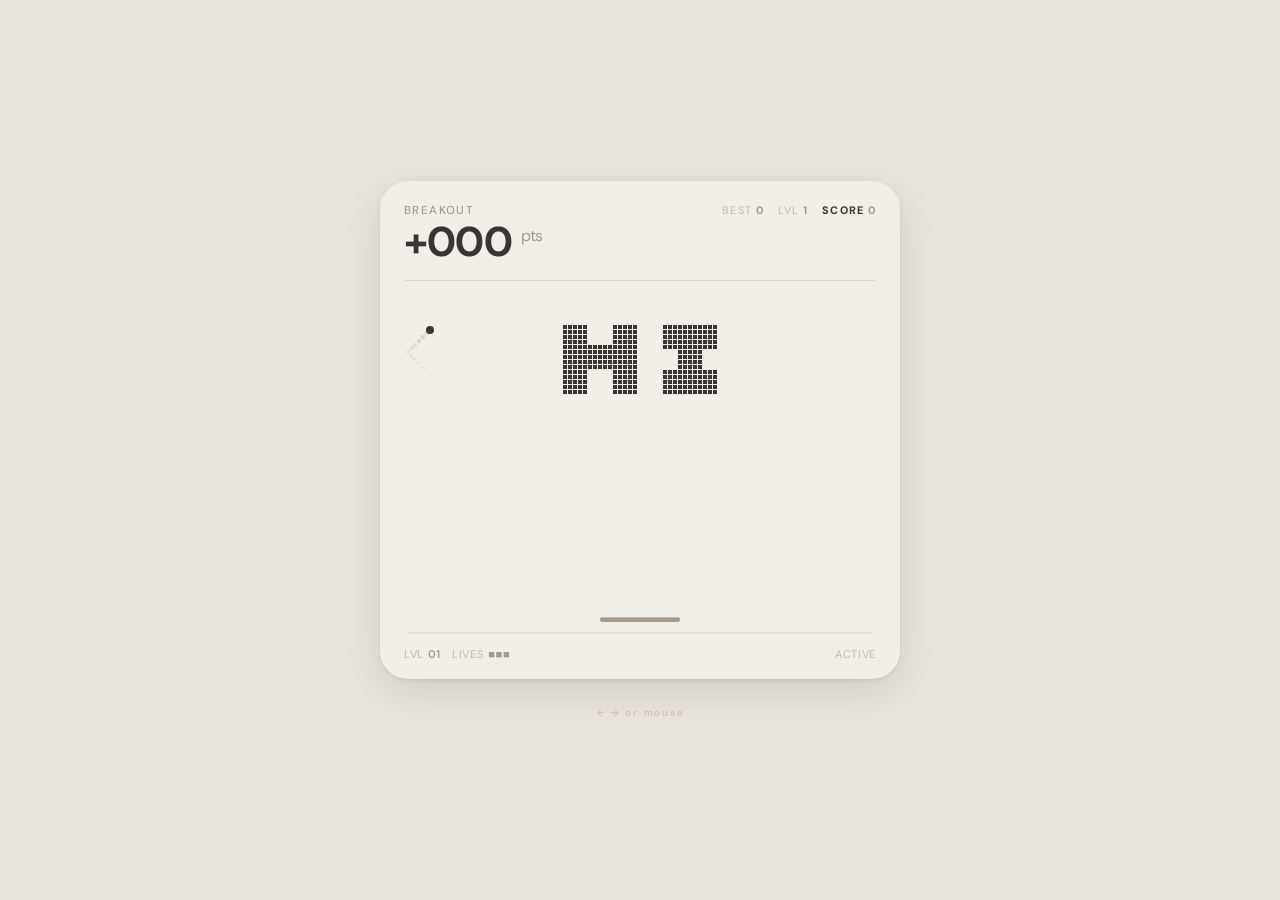
==== commit cde439e4: "с" ====
--- a/index.html
+++ b/index.html
@@ -15,7 +15,7 @@
     }
 
     body {
-      background: #e8e8e8;
+      background: #E8E3DB;
       display: flex;
       flex-direction: column;
       align-items: center;
@@ -26,16 +26,14 @@
       overscroll-behavior: none;
     }
 
-    /* ── CARD ── */
     #card {
-      background: #f2f2f2;
+      background: #F2EFE8;
       border-radius: 28px;
-      box-shadow: 0 2px 4px rgba(0, 0, 0, 0.06), 0 12px 40px rgba(0, 0, 0, 0.08);
+      box-shadow: 0 2px 4px rgba(0, 0, 0, 0.06), 0 12px 40px rgba(0, 0, 0, 0.10);
       padding: 22px 24px 18px;
       width: min(520px, 96vw);
     }
 
-    /* ── HEADER ROW ── */
     #header {
       display: flex;
       align-items: baseline;
@@ -47,7 +45,7 @@
       font-size: 0.72rem;
       font-weight: 500;
       letter-spacing: 0.12em;
-      color: #888;
+      color: #A69B8D;
       text-transform: uppercase;
     }
 
@@ -57,7 +55,7 @@
       font-size: 0.68rem;
       letter-spacing: 0.1em;
       text-transform: uppercase;
-      color: #aaa;
+      color: #C4B9AD;
     }
 
     #tabs span {
@@ -65,15 +63,18 @@
     }
 
     #tabs span.active {
-      color: #111;
+      color: #3a3530;
       font-weight: 700;
     }
 
-    /* ── BIG NUMBER ── */
+    #tabs b {
+      color: #A69B8D;
+    }
+
     #bigScore {
       font-size: 2.6rem;
       font-weight: 700;
-      color: #111;
+      color: #3a3530;
       letter-spacing: -0.02em;
       line-height: 1.1;
       margin-bottom: 14px;
@@ -82,48 +83,43 @@
     #bigScore sup {
       font-size: 1rem;
       font-weight: 400;
-      color: #999;
+      color: #A69B8D;
       margin-left: 2px;
     }
 
-    /* ── DIVIDER ── */
     .divider {
       width: 100%;
       height: 1px;
-      background: rgba(0, 0, 0, 0.07);
+      background: rgba(166, 155, 141, 0.25);
       margin-bottom: 14px;
     }
 
-    /* ── CANVAS ── */
     #gameCanvas {
       display: block;
       border-radius: 8px;
-      image-rendering: pixelated;
       width: 100%;
       height: auto;
       touch-action: none;
     }
 
-    /* ── FOOTER ROW ── */
     #footer {
       display: flex;
       justify-content: space-between;
       margin-top: 12px;
       font-size: 0.7rem;
-      color: #aaa;
+      color: #C4B9AD;
       letter-spacing: 0.06em;
     }
 
     #footer b {
-      color: #444;
+      color: #A69B8D;
       font-weight: 600;
     }
 
-    /* ── MESSAGE ── */
     #message {
       font-size: 0.65rem;
       letter-spacing: 4px;
-      color: #999;
+      color: #A69B8D;
       text-transform: uppercase;
       text-align: center;
       min-height: 16px;
@@ -134,8 +130,8 @@
       margin-top: 8px;
       padding: 5px 20px;
       background: transparent;
-      color: #999;
-      border: 1px solid #ccc;
+      color: #A69B8D;
+      border: 1px solid #C4B9AD;
       border-radius: 20px;
       font-family: inherit;
       font-size: 0.65rem;
@@ -146,8 +142,8 @@
     }
 
     #restartBtn:hover {
-      color: #111;
-      border-color: #888;
+      color: #3a3530;
+      border-color: #A69B8D;
     }
 
     #btnWrap {
@@ -156,42 +152,54 @@
 
     #hint {
       font-size: 0.6rem;
-      color: #ccc;
+      color: #C4B9AD;
       letter-spacing: 2px;
       text-align: center;
       margin-top: 5px;
     }
+
+    @keyframes scoreFlash {
+      0% {
+        transform: scale(1)
+      }
+
+      40% {
+        transform: scale(1.15);
+        color: #7a6e62
+      }
+
+      100% {
+        transform: scale(1)
+      }
+    }
+
+    .score-flash {
+      animation: scoreFlash 0.3s ease-out;
+    }
   </style>
 </head>
 
 <body>
   <div id="card">
-
     <div id="header">
       <div class="label">Breakout</div>
       <div id="tabs">
-        <span>Lives <b id="livesVal">3</b></span>
+        <span>Best <b id="bestVal">0</b></span>
         <span>Lvl <b id="levelVal">1</b></span>
-        <span class="active" id="scoreTab">Score <b id="scoreVal">0</b></span>
+        <span class="active">Score <b id="scoreVal">0</b></span>
       </div>
     </div>
-
     <div id="bigScore">+<span id="bigScoreVal">000</span> <sup>pts</sup></div>
-
     <div class="divider"></div>
-
     <canvas id="gameCanvas" width="472" height="340"></canvas>
-
     <div id="footer">
-      <span>LVL <b id="f-level">01</b> &nbsp; LIVES <b id="f-lives">&#9632;&#9632;&#9632;</b></span>
+      <span>LVL <b id="f-level">01</b> &nbsp; LIVES <b id="f-lives">■■■</b></span>
       <span id="f-status">ACTIVE</span>
     </div>
-
   </div>
-
   <div id="message"></div>
-  <div id="btnWrap"><button id="restartBtn" onclick="restartGame()">&rsaquo; RESTART</button></div>
-  <div id="hint">&#8592; &#8594; or mouse</div>
+  <div id="btnWrap"><button id="restartBtn" onclick="restartGame()">› RESTART</button></div>
+  <div id="hint">← → or mouse</div>
 
   <script>
     const canvas = document.getElementById('gameCanvas');
@@ -199,25 +207,249 @@
     ctx.imageSmoothingEnabled = false;
 
     const W = 472, H = 340;
-
-    // Dot symbols for blocks and trail
-    const SYMS = ['⊙', '□', '×', '○', '◎', '✕', '+', '·'];
-
-    // Block grid — each block is ONE symbol (dot-matrix style)
-    const COLS = 22, ROWS = 7;
-    const BSZ = 18;  // cell size for each symbol-block
-    const BPAD = 3;
-    const OX = (W - (COLS * (BSZ + BPAD) - BPAD)) / 2;
-    const OY = 14;
-    const TRAIL = 24;
-
-    let ball, paddle, blocks, score, lives, level, gameOver, won, animId;
-    let keys = {}, trail = [];
-
-    function randSym() { return SYMS[Math.floor(Math.random() * SYMS.length)]; }
+    const BSZ = 4, BGAP = 1;
+    const COLS = 55, ROWS = 18;
+    const GRID_W = COLS * (BSZ + BGAP) - BGAP;
+    const OX = Math.floor((W - GRID_W) / 2);
+    const OY = 10;
+    const GRAVITY = 0.18;
+    const TRAIL = 20;
+    const T = 5; // stroke thickness in blocks
+
+    // ── HI — positioned in lower 2/3 of grid
+    function buildHISet() {
+      const set = new Set();
+      const H_W = 2 * T + 5;
+      const H_H = 14;
+      const I_W = T + 6;
+      const GAP_LETTERS = 5;
+      const totalW = H_W + GAP_LETTERS + I_W;
+
+      const startC = Math.floor((COLS - totalW) / 2);
+      // push letters to lower portion: start at row 4 (out of 18)
+      const startR = 4;
+
+      // H left vertical
+      for (let r = 0; r < H_H; r++)
+        for (let t = 0; t < T; t++)
+          set.add((startR + r) + ',' + (startC + t));
+      // H right vertical
+      for (let r = 0; r < H_H; r++)
+        for (let t = 0; t < T; t++)
+          set.add((startR + r) + ',' + (startC + H_W - T + t));
+      // H crossbar
+      const crossS = Math.floor((H_H - T) / 2);
+      for (let r = crossS; r < crossS + T; r++)
+        for (let c = 0; c < H_W; c++)
+          set.add((startR + r) + ',' + (startC + c));
+
+      // I
+      const iOff = startC + H_W + GAP_LETTERS;
+      for (let r = 0; r < T; r++)
+        for (let c = 0; c < I_W; c++)
+          set.add((startR + r) + ',' + (iOff + c));
+      for (let r = H_H - T; r < H_H; r++)
+        for (let c = 0; c < I_W; c++)
+          set.add((startR + r) + ',' + (iOff + c));
+      const stemOff = Math.floor((I_W - T) / 2);
+      for (let r = T; r < H_H - T; r++)
+        for (let t = 0; t < T; t++)
+          set.add((startR + r) + ',' + (iOff + stemOff + t));
+
+      return set;
+    }
+
+    function loadBest() { return parseInt(localStorage.getItem('breakout_best_v2') || '0', 10); }
+    function saveBest(s) { if (s > loadBest()) localStorage.setItem('breakout_best_v2', String(s)); }
+
+    let paddle, blocks, score, lives, level, gameOver, won, animId;
+    let keys = {};
+
+    // balls[] — all active balls (main + upgraded miniballs)
+    // { x, y, r, dx, dy, isMini, trail[] }
+    let balls = [];
+
+    // debris[] — falling square particles, can land on paddle → become miniball
+    // { x, y, dx, dy, sz, fromBlock: {pts} }
+    let debris = [];
+
+    // ── Spawn debris from a destroyed block
+    function spawnDebris(bx, by, bsz, pts) {
+      const cx = bx + bsz / 2;
+      const cy = by + bsz / 2;
+      const count = 4 + Math.floor(Math.random() * 3);
+      for (let i = 0; i < count; i++) {
+        const angle = (Math.PI * 2 * i / count) + (Math.random() - 0.5) * 0.6;
+        const spd = 1.0 + Math.random() * 2.5;
+        debris.push({
+          x: cx + (Math.random() - 0.5) * bsz,
+          y: cy + (Math.random() - 0.5) * bsz,
+          dx: Math.cos(angle) * spd,
+          dy: Math.sin(angle) * spd - 1.2,
+          sz: 2.0 + Math.random() * 2.0,
+          pts: pts // carried for potential miniball conversion
+        });
+      }
+    }
+
+    // ── Convert a debris particle hitting the paddle into a miniball
+    function debrisToMiniball(d) {
+      const spd = 3.5 + level * 0.4;
+      const hit = (d.x - (paddle.x + paddle.w / 2)) / (paddle.w / 2);
+      balls.push({
+        x: d.x,
+        y: paddle.y - 4,
+        r: 4,
+        dx: hit * spd * 0.8 + (Math.random() - 0.5),
+        dy: -(spd + Math.random()),
+        isMini: true,
+        trail: []
+      });
+    }
+
+    function updateDebris() {
+      for (let i = debris.length - 1; i >= 0; i--) {
+        const d = debris[i];
+        d.dy += GRAVITY;
+        d.x += d.dx;
+        d.y += d.dy;
+
+        // Wall bounce
+        if (d.x < 0) { d.x = 0; d.dx = Math.abs(d.dx) * 0.5; }
+        if (d.x > W) { d.x = W; d.dx = -Math.abs(d.dx) * 0.5; }
+
+        // Paddle collision → become miniball
+        if (d.dy > 0 &&
+          d.x > paddle.x && d.x < paddle.x + paddle.w &&
+          d.y + d.sz / 2 >= paddle.y && d.y - d.sz / 2 <= paddle.y + paddle.h + 4) {
+          debrisToMiniball(d);
+          debris.splice(i, 1);
+          continue;
+        }
+
+        // Off bottom → vanish silently
+        if (d.y > H + 30) debris.splice(i, 1);
+      }
+    }
+
+    function drawDebris() {
+      ctx.fillStyle = '#3a3530';
+      for (const d of debris) {
+        const fade = d.y > H - 30 ? Math.max(0, 1 - (d.y - (H - 30)) / 35) : 1;
+        ctx.globalAlpha = fade;
+        const s = d.sz;
+        ctx.fillRect(Math.round(d.x - s / 2), Math.round(d.y - s / 2), Math.ceil(s), Math.ceil(s));
+      }
+      ctx.globalAlpha = 1;
+    }
+
+    // ── Shared ball update (works for both normal and mini)
+    function updateBall(b) {
+      b.trail.push({ x: b.x, y: b.y });
+      if (b.trail.length > TRAIL) b.trail.shift();
+
+      b.x += b.dx;
+      b.y += b.dy;
+
+      if (b.x - b.r < 0) { b.x = b.r; b.dx = Math.abs(b.dx); }
+      if (b.x + b.r > W) { b.x = W - b.r; b.dx = -Math.abs(b.dx); }
+      if (b.y - b.r < 0) { b.y = b.r; b.dy = Math.abs(b.dy); }
+
+      // Paddle — same physics for all balls
+      if (b.dy > 0 &&
+        b.x > paddle.x && b.x < paddle.x + paddle.w &&
+        b.y + b.r >= paddle.y && b.y + b.r <= paddle.y + paddle.h + 6) {
+        b.y = paddle.y - b.r;
+        const spd = Math.sqrt(b.dx * b.dx + b.dy * b.dy);
+        const hit = (b.x - (paddle.x + paddle.w / 2)) / (paddle.w / 2);
+        b.dx = hit * Math.max(spd, 3.0);
+        b.dy = -Math.abs(b.dy);
+        b.trail = [];
+        // mini → full on paddle hit
+        if (b.isMini) { b.isMini = false; }
+      }
+
+      // Block collision
+      for (const bl of blocks) {
+        if (!bl.alive) continue;
+        if (b.x + b.r > bl.x && b.x - b.r < bl.x + bl.w &&
+          b.y + b.r > bl.y && b.y - b.r < bl.y + bl.h) {
+          bl.alive = false;
+          score += bl.pts;
+          flashBigScore(); updateHUD();
+
+          if (b.isMini) {
+            // miniball hits block → absorb debris, become full ball
+            b.isMini = false;
+            // spawn debris flying INTO ball (inward burst)
+            spawnDebrisInward(bl.x, bl.y, bl.sz, b.x, b.y);
+          } else {
+            spawnDebris(bl.x, bl.y, bl.sz, bl.pts);
+          }
+
+          const ot = b.y + b.r - bl.y, ob = bl.y + bl.h - (b.y - b.r);
+          const ol = b.x + b.r - bl.x, or2 = bl.x + bl.w - (b.x - b.r);
+          if (Math.min(ot, ob) < Math.min(ol, or2)) b.dy *= -1; else b.dx *= -1;
+          break;
+        }
+      }
+    }
+
+    // Debris that flies toward the ball position (visual: absorption)
+    function spawnDebrisInward(bx, by, bsz, tx, ty) {
+      const cx = bx + bsz / 2, cy = by + bsz / 2;
+      for (let i = 0; i < 5; i++) {
+        const ox = cx + (Math.random() - 0.5) * bsz * 2;
+        const oy = cy + (Math.random() - 0.5) * bsz * 2;
+        // velocity toward ball
+        const dist = Math.sqrt((tx - ox) ** 2 + (ty - oy) ** 2) || 1;
+        const spd = 3 + Math.random() * 3;
+        debris.push({
+          x: ox, y: oy,
+          dx: ((tx - ox) / dist) * spd,
+          dy: ((ty - oy) / dist) * spd,
+          sz: 1.5 + Math.random() * 1.5,
+          pts: 0,
+          _ttl: 12 // short-lived inward burst
+        });
+      }
+    }
+
+    let flashTimeout = null;
+    function flashBigScore() {
+      const el = document.getElementById('bigScore');
+      el.classList.remove('score-flash'); void el.offsetWidth; el.classList.add('score-flash');
+      if (flashTimeout) clearTimeout(flashTimeout);
+      flashTimeout = setTimeout(() => el.classList.remove('score-flash'), 350);
+    }
+
+    function getLevelMap(lvl) {
+      const map = [];
+      const add = (r, c) => { if (r >= 0 && r < ROWS && c >= 0 && c < COLS) map.push({ r, c }); };
+      if (lvl === 1) {
+        buildHISet().forEach(key => { const [r, c] = key.split(',').map(Number); add(r, c); });
+      } else if (lvl === 2) {
+        for (let r = 0; r < ROWS; r++) {
+          for (let dc = -3; dc <= 3; dc++) {
+            const c = Math.round(r * (COLS - 1) / (ROWS - 1)) + dc;
+            if (c >= 0 && c < COLS && Math.random() < 0.85) add(r, c);
+          }
+          for (let c = 0; c < COLS; c++) if (Math.random() < 0.1) add(r, c);
+        }
+      } else {
+        for (let r = 0; r < ROWS; r++) for (let c = 0; c < COLS; c++) {
+          const hole = (Math.abs(c - 10) < 3 && Math.abs(r - 6) < 3) ||
+            (Math.abs(c - 27) < 3 && Math.abs(r - 4) < 3) ||
+            (Math.abs(c - 44) < 3 && Math.abs(r - 8) < 3);
+          if (!hole && Math.random() < 0.80) add(r, c);
+        }
+      }
+      return map;
+    }
 
     function initGame() {
-      score = 0; lives = 3; level = 1; gameOver = false; won = false; trail = [];
+      score = 0; lives = 3; level = 1;
+      gameOver = false; won = false; debris = [];
       document.getElementById('message').textContent = '';
       document.getElementById('restartBtn').style.display = 'none';
       document.getElementById('f-status').textContent = 'ACTIVE';
@@ -226,109 +458,72 @@
 
     function initLevel() {
       paddle = { x: W / 2 - 40, y: H - 18, w: 80, h: 5 };
-      const spd = 3.6 + level * 0.55;
-      ball = {
+      const spd = 3.2 + level * 0.5;
+      balls = [{
         x: W / 2, y: H - 50, r: 4,
-        dx: (Math.random() > 0.5 ? 1 : -1) * spd, dy: -spd
-      };
-      trail = [];
-      blocks = [];
-
-      // Generate dot-matrix block field like chart dots
-      // Varies density per column to feel organic like the revenue chart
-      for (let r = 0; r < ROWS; r++) {
-        for (let c = 0; c < COLS; c++) {
-          // density falloff: bottom rows sparser
-          const rowProb = [1, 1, 0.95, 0.85, 0.7, 0.55, 0.38][r];
-          // column wave pattern (like chart bars)
-          const wave = Math.sin(c / COLS * Math.PI * 2.5 + r) * 0.3;
-          const alive = Math.random() < (rowProb + wave);
-          // brightness: top = darker dots, bottom = lighter
-          const shade = 110 + r * 22;
-          blocks.push({
-            x: OX + c * (BSZ + BPAD),
-            y: OY + r * (BSZ + BPAD),
-            sz: BSZ,
-            alive,
-            shade,
-            sym: randSym(),
-            pts: (ROWS - r) * 8
-          });
-        }
+        dx: (Math.random() > 0.5 ? 1 : -1) * spd,
+        dy: -spd, isMini: false, trail: []
+      }];
+      blocks = []; debris = [];
+      const alive = new Set(getLevelMap(level).map(({ r, c }) => r + ',' + c));
+      for (let r = 0; r < ROWS; r++) for (let c = 0; c < COLS; c++) {
+        blocks.push({
+          x: OX + c * (BSZ + BGAP), y: OY + r * (BSZ + BGAP),
+          sz: BSZ, w: BSZ, h: BSZ,
+          alive: alive.has(r + ',' + c),
+          pts: (ROWS - r) * 4
+        });
       }
     }
 
     function updateHUD() {
-      const sc = String(score).padStart(3, '0');
+      saveBest(score);
       document.getElementById('scoreVal').textContent = score;
-      document.getElementById('bigScoreVal').textContent = sc;
+      document.getElementById('bigScoreVal').textContent = String(score).padStart(3, '0');
       document.getElementById('levelVal').textContent = level;
-      document.getElementById('livesVal').textContent = lives;
+      document.getElementById('bestVal').textContent = loadBest();
       document.getElementById('f-level').textContent = String(level).padStart(2, '0');
       const opts = ['■■■', '■■□', '■□□', '□□□'];
       document.getElementById('f-lives').textContent = opts[3 - Math.max(0, Math.min(3, lives))];
     }
 
-    function drawBg() {
-      ctx.fillStyle = '#f2f2f2';
-      ctx.fillRect(0, 0, W, H);
-    }
-
-    // Draw each block as a single dot/symbol — like the dot chart in ref
+    function drawBg() { ctx.fillStyle = '#F2EFE8'; ctx.fillRect(0, 0, W, H); }
+
     function drawBlocks() {
-      ctx.textAlign = 'center';
-      ctx.textBaseline = 'middle';
-      for (const b of blocks) {
-        if (!b.alive) continue;
-        const s = b.shade;
-        ctx.font = 'bold 11px Courier New';
-        ctx.fillStyle = 'rgb(' + s + ',' + s + ',' + s + ')';
-        ctx.fillText(b.sym, b.x + b.sz / 2, b.y + b.sz / 2);
-      }
+      ctx.fillStyle = '#3a3530';
+      for (const b of blocks) if (b.alive) ctx.fillRect(b.x, b.y, b.sz, b.sz);
     }
 
     function drawPaddle() {
-      const p = paddle;
-      // thin rounded bar
-      ctx.fillStyle = '#bbb';
-      ctx.beginPath();
-      ctx.roundRect(p.x, p.y, p.w, p.h, 3);
-      ctx.fill();
-      // top highlight
-      ctx.fillStyle = 'rgba(255,255,255,0.6)';
-      ctx.fillRect(p.x + 2, p.y, p.w - 4, 1);
-      // tiny dots inside
-      ctx.font = '4px Courier New';
-      ctx.textAlign = 'center'; ctx.textBaseline = 'middle';
-      ctx.fillStyle = 'rgba(100,100,100,0.5)';
-      for (let i = 10; i < p.w - 10; i += 10) ctx.fillText('·', p.x + i, p.y + 2);
-    }
-
-    function drawBallTrail() {
-      const len = trail.length;
-      ctx.textAlign = 'center'; ctx.textBaseline = 'middle';
-      for (let i = 0; i < len; i++) {
-        const t = trail[i];
-        const prog = i / len;
-        const sz = 5 + prog * 6;
-        ctx.font = sz + 'px Courier New';
-        ctx.fillStyle = 'rgba(140,140,140,' + (prog * 0.5) + ')';
-        ctx.fillText(SYMS[i % SYMS.length], Math.round(t.x), Math.round(t.y));
-      }
-
-      // Ball: white circle, pixel-drawn
-      const bx = Math.round(ball.x), by = Math.round(ball.y), r = ball.r;
-      // soft glow
-      const grd = ctx.createRadialGradient(bx, by, 0, bx, by, r + 4);
-      grd.addColorStop(0, 'rgba(100,100,100,0.15)');
-      grd.addColorStop(1, 'rgba(100,100,100,0)');
-      ctx.fillStyle = grd;
-      ctx.beginPath(); ctx.arc(bx, by, r + 4, 0, Math.PI * 2); ctx.fill();
-
-      // solid dark dot (like dot chart dots)
-      ctx.font = 'bold 10px Courier New';
-      ctx.fillStyle = '#333';
-      ctx.fillText('●', bx, by);
+      ctx.fillStyle = '#A69B8D';
+      ctx.beginPath(); ctx.roundRect(paddle.x, paddle.y, paddle.w, paddle.h, 3); ctx.fill();
+      ctx.fillStyle = 'rgba(255,255,255,0.35)';
+      ctx.fillRect(paddle.x + 2, paddle.y, paddle.w - 4, 1);
+    }
+
+    function drawBalls() {
+      for (const b of balls) {
+        for (let i = 0; i < b.trail.length; i++) {
+          const prog = i / b.trail.length;
+          ctx.beginPath();
+          ctx.arc(Math.round(b.trail[i].x), Math.round(b.trail[i].y), b.r * prog * 0.65, 0, Math.PI * 2);
+          ctx.fillStyle = `rgba(166,155,141,${prog * 0.3})`;
+          ctx.fill();
+        }
+        ctx.beginPath();
+        ctx.arc(Math.round(b.x), Math.round(b.y), b.r, 0, Math.PI * 2);
+        // mini = warm grey, full = dark
+        ctx.fillStyle = b.isMini ? '#A69B8D' : '#3a3530';
+        ctx.fill();
+        // ring on mini to distinguish
+        if (b.isMini) {
+          ctx.beginPath();
+          ctx.arc(Math.round(b.x), Math.round(b.y), b.r + 1.5, 0, Math.PI * 2);
+          ctx.strokeStyle = 'rgba(58,53,48,0.4)';
+          ctx.lineWidth = 1;
+          ctx.stroke();
+        }
+      }
     }
 
     function movePaddle() {
@@ -337,123 +532,107 @@
       paddle.x = Math.max(0, Math.min(W - paddle.w, paddle.x));
     }
 
-    function moveBall() {
-      trail.push({ x: ball.x, y: ball.y });
-      if (trail.length > TRAIL) trail.shift();
-      ball.x += ball.dx; ball.y += ball.dy;
-      if (ball.x - ball.r < 0) { ball.x = ball.r; ball.dx = Math.abs(ball.dx); }
-      if (ball.x + ball.r > W) { ball.x = W - ball.r; ball.dx = -Math.abs(ball.dx); }
-      if (ball.y - ball.r < 0) { ball.y = ball.r; ball.dy = Math.abs(ball.dy); }
-
-      const p = paddle;
-      if (ball.dy > 0 && ball.x > p.x && ball.x < p.x + p.w &&
-        ball.y + ball.r >= p.y && ball.y + ball.r <= p.y + p.h + 6) {
-        ball.y = p.y - ball.r;
-        const hit = (ball.x - (p.x + p.w / 2)) / (p.w / 2);
-        ball.dx = hit * 6; ball.dy = -Math.abs(ball.dy); trail = [];
-      }
-
-      for (const b of blocks) {
-        if (!b.alive) continue;
-        if (ball.x + ball.r > b.x && ball.x - ball.r < b.x + b.sz &&
-          ball.y + ball.r > b.y && ball.y - ball.r < b.y + b.sz) {
-          b.alive = false; score += b.pts; updateHUD();
-          const ot = ball.y + ball.r - b.y, ob = b.y + b.sz - (ball.y - ball.r);
-          const ol = ball.x + ball.r - b.x, or2 = b.x + b.sz - (ball.x - ball.r);
-          if (Math.min(ot, ob) < Math.min(ol, or2)) ball.dy *= -1; else ball.dx *= -1;
-          break;
-        }
-      }
-
-      if (ball.y - ball.r > H) {
-        lives--; updateHUD(); trail = [];
-        if (lives <= 0) {
-          gameOver = true;
-          document.getElementById('message').textContent = 'GAME OVER';
-          document.getElementById('f-status').textContent = 'FAILED';
-          document.getElementById('restartBtn').style.display = 'inline-block';
-        } else {
-          const spd = 3.6 + level * 0.55;
-          ball.x = W / 2; ball.y = H - 50;
-          ball.dx = (Math.random() > 0.5 ? 1 : -1) * spd; ball.dy = -spd;
-          paddle.x = W / 2 - paddle.w / 2;
-        }
-      }
-
-      if (blocks.every(b => !b.alive)) {
-        level++;
-        if (level > 3) {
-          won = true;
-          document.getElementById('message').textContent = 'VICTORY — ' + score + ' PTS';
-          document.getElementById('f-status').textContent = 'COMPLETE';
-          document.getElementById('restartBtn').style.display = 'inline-block';
-        } else {
-          document.getElementById('message').textContent = 'LEVEL ' + level + ' LOADED';
-          setTimeout(() => { document.getElementById('message').textContent = ''; }, 1800);
-          initLevel(); updateHUD();
-        }
-      }
-    }
-
     function gameLoop() {
       drawBg();
-      if (!gameOver && !won) { movePaddle(); moveBall(); }
+
+      if (!gameOver && !won) {
+        movePaddle();
+        for (const b of balls) updateBall(b);
+
+        // update debris (with _ttl support for inward burst)
+        for (let i = debris.length - 1; i >= 0; i--) {
+          const d = debris[i];
+          if (d._ttl !== undefined) {
+            d._ttl--;
+            if (d._ttl <= 0) { debris.splice(i, 1); continue; }
+            d.x += d.dx; d.y += d.dy;
+            d.dx *= 0.85; d.dy *= 0.85;
+            continue;
+          }
+          // normal debris
+          d.dy += GRAVITY;
+          d.x += d.dx; d.y += d.dy;
+          if (d.x < 0) { d.x = 0; d.dx = Math.abs(d.dx) * 0.5; }
+          if (d.x > W) { d.x = W; d.dx = -Math.abs(d.dx) * 0.5; }
+          if (d.dy > 0 &&
+            d.x > paddle.x && d.x < paddle.x + paddle.w &&
+            d.y + d.sz / 2 >= paddle.y && d.y - d.sz / 2 <= paddle.y + paddle.h + 4) {
+            debrisToMiniball(d);
+            debris.splice(i, 1);
+            continue;
+          }
+          if (d.y > H + 30) debris.splice(i, 1);
+        }
+
+        // Remove balls that fell below canvas
+        balls = balls.filter(b => b.y - b.r <= H);
+
+        // All balls gone → lose life
+        if (balls.length === 0) {
+          lives--; updateHUD();
+          if (lives <= 0) {
+            gameOver = true; saveBest(score);
+            document.getElementById('message').textContent = 'GAME OVER';
+            document.getElementById('f-status').textContent = 'FAILED';
+            document.getElementById('restartBtn').style.display = 'inline-block';
+          } else {
+            const spd = 3.2 + level * 0.5;
+            balls = [{
+              x: W / 2, y: H - 50, r: 4,
+              dx: (Math.random() > 0.5 ? 1 : -1) * spd, dy: -spd,
+              isMini: false, trail: []
+            }];
+            paddle.x = W / 2 - paddle.w / 2;
+            debris = [];
+          }
+        }
+
+        // Level clear
+        if (!gameOver && blocks.every(b => !b.alive) && debris.length === 0) {
+          level++;
+          if (level > 3) {
+            won = true; saveBest(score);
+            document.getElementById('message').textContent = 'VICTORY — ' + score + ' PTS';
+            document.getElementById('f-status').textContent = 'COMPLETE';
+            document.getElementById('restartBtn').style.display = 'inline-block';
+          } else {
+            document.getElementById('message').textContent = 'LEVEL ' + level + ' LOADED';
+            setTimeout(() => { document.getElementById('message').textContent = ''; }, 1800);
+            initLevel(); updateHUD();
+          }
+        }
+      }
+
       drawBlocks();
+      drawDebris();
       drawPaddle();
-      drawBallTrail();
-
-      // faint danger dashes at bottom
-      ctx.strokeStyle = 'rgba(0,0,0,0.06)';
-      ctx.lineWidth = 1; ctx.setLineDash([2, 6]);
+      drawBalls();
+
+      ctx.strokeStyle = 'rgba(166,155,141,0.3)';
+      ctx.lineWidth = 1; ctx.setLineDash([]);
       ctx.beginPath(); ctx.moveTo(0, H - 2); ctx.lineTo(W, H - 2); ctx.stroke();
-      ctx.setLineDash([]);
 
       if (!gameOver && !won) animId = requestAnimationFrame(gameLoop);
     }
 
-    function restartGame() {
-      cancelAnimationFrame(animId);
-      initGame(); gameLoop();
-    }
+    function restartGame() { cancelAnimationFrame(animId); initGame(); gameLoop(); }
 
     document.addEventListener('keydown', e => { keys[e.key] = true; if (e.key.startsWith('Arrow')) e.preventDefault(); });
     document.addEventListener('keyup', e => { keys[e.key] = false; });
+
     canvas.addEventListener('mousemove', e => {
       const rect = canvas.getBoundingClientRect();
-      const scaleX = W / rect.width;
-      paddle.x = (e.clientX - rect.left) * scaleX - paddle.w / 2;
+      paddle.x = (e.clientX - rect.left) * (W / rect.width) - paddle.w / 2;
       paddle.x = Math.max(0, Math.min(W - paddle.w, paddle.x));
     });
-
-
-    // ── TOUCH SUPPORT ──
-    canvas.addEventListener('touchstart', e => {
+    function handleTouch(e) {
       e.preventDefault();
       const rect = canvas.getBoundingClientRect();
-      const scaleX = W / rect.width;
-      const tx = (e.touches[0].clientX - rect.left) * scaleX;
-      paddle.x = tx - paddle.w / 2;
+      paddle.x = (e.touches[0].clientX - rect.left) * (W / rect.width) - paddle.w / 2;
       paddle.x = Math.max(0, Math.min(W - paddle.w, paddle.x));
-    }, { passive: false });
-
-    canvas.addEventListener('touchmove', e => {
-      e.preventDefault();
-      const rect = canvas.getBoundingClientRect();
-      const scaleX = W / rect.width;
-      const tx = (e.touches[0].clientX - rect.left) * scaleX;
-      paddle.x = tx - paddle.w / 2;
-      paddle.x = Math.max(0, Math.min(W - paddle.w, paddle.x));
-    }, { passive: false });
-
-    // Also allow touch anywhere on card body
-    document.addEventListener('touchmove', e => {
-      e.preventDefault();
-      const rect = canvas.getBoundingClientRect();
-      const scaleX = W / rect.width;
-      const tx = (e.touches[0].clientX - rect.left) * scaleX;
-      paddle.x = tx - paddle.w / 2;
-      paddle.x = Math.max(0, Math.min(W - paddle.w, paddle.x));
-    }, { passive: false });
+    }
+    canvas.addEventListener('touchstart', handleTouch, { passive: false });
+    canvas.addEventListener('touchmove', handleTouch, { passive: false });
 
     initGame();
     gameLoop();
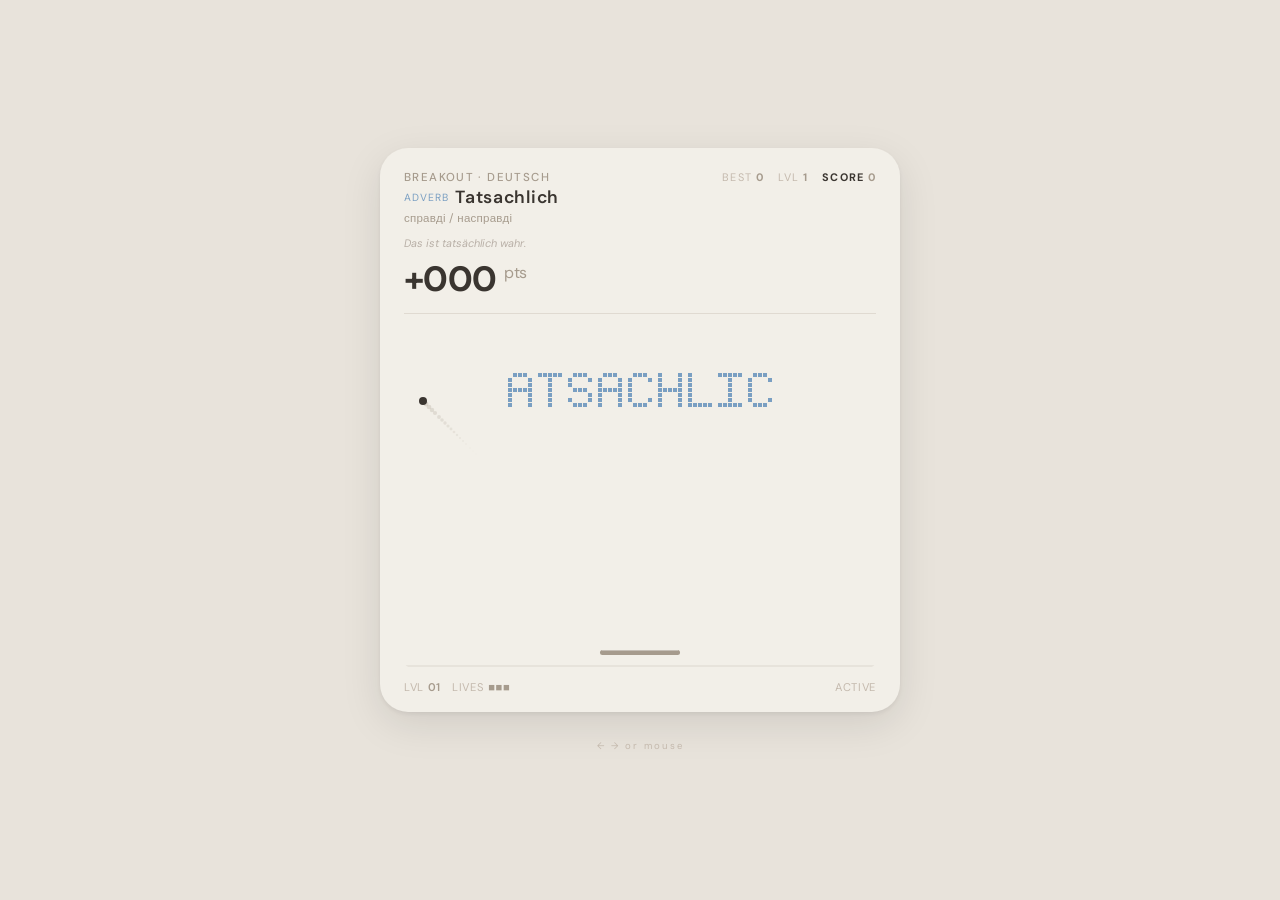
==== commit d7a1e49a: "d" ====
--- a/index.html
+++ b/index.html
@@ -4,7 +4,7 @@
 <head>
   <meta charset="UTF-8">
   <meta name="viewport" content="width=device-width, initial-scale=1.0, maximum-scale=1.0, user-scalable=no">
-  <title>BREAKOUT</title>
+  <title>BREAKOUT — Deutsch</title>
   <style>
     @import url('https://fonts.googleapis.com/css2?family=DM+Sans:wght@300;400;500;700&display=swap');
 
@@ -71,8 +71,41 @@
       color: #A69B8D;
     }
 
+    #wordDisplay {
+      font-size: 1.1rem;
+      font-weight: 600;
+      color: #3a3530;
+      letter-spacing: 0.04em;
+      line-height: 1.2;
+      margin-bottom: 3px;
+    }
+
+    #wordDisplay .wtype {
+      font-size: 0.65rem;
+      font-weight: 400;
+      color: #C4B9AD;
+      margin-right: 6px;
+      text-transform: uppercase;
+      letter-spacing: 0.1em;
+      vertical-align: middle;
+    }
+
+    #wordTranslation {
+      font-size: 0.72rem;
+      color: #A69B8D;
+      margin-bottom: 10px;
+      letter-spacing: 0.02em;
+    }
+
+    #wordExample {
+      font-size: 0.68rem;
+      color: #B8AFA6;
+      margin-bottom: 10px;
+      font-style: italic;
+    }
+
     #bigScore {
-      font-size: 2.6rem;
+      font-size: 2.2rem;
       font-weight: 700;
       color: #3a3530;
       letter-spacing: -0.02em;
@@ -164,7 +197,7 @@
       }
 
       40% {
-        transform: scale(1.15);
+        transform: scale(1.12);
         color: #7a6e62
       }
 
@@ -175,6 +208,22 @@
 
     .score-flash {
       animation: scoreFlash 0.3s ease-out;
+    }
+
+    @keyframes wordPop {
+      0% {
+        opacity: 0;
+        transform: translateY(5px)
+      }
+
+      100% {
+        opacity: 1;
+        transform: translateY(0)
+      }
+    }
+
+    .word-pop {
+      animation: wordPop 0.4s ease-out;
     }
   </style>
 </head>
@@ -182,13 +231,16 @@
 <body>
   <div id="card">
     <div id="header">
-      <div class="label">Breakout</div>
+      <div class="label">Breakout · Deutsch</div>
       <div id="tabs">
         <span>Best <b id="bestVal">0</b></span>
         <span>Lvl <b id="levelVal">1</b></span>
         <span class="active">Score <b id="scoreVal">0</b></span>
       </div>
     </div>
+    <div id="wordDisplay"><span class="wtype" id="wType"></span><span id="wWord"></span></div>
+    <div id="wordTranslation"></div>
+    <div id="wordExample"></div>
     <div id="bigScore">+<span id="bigScoreVal">000</span> <sup>pts</sup></div>
     <div class="divider"></div>
     <canvas id="gameCanvas" width="472" height="340"></canvas>
@@ -214,204 +266,245 @@
     const OY = 10;
     const GRAVITY = 0.18;
     const TRAIL = 20;
-    const T = 5; // stroke thickness in blocks
-
-    // ── HI — positioned in lower 2/3 of grid
-    function buildHISet() {
+
+    // Word types and their block colors
+    // adv=adverb, part=Partikel, konj=Konjunktion, adj=Adjektiv, phrase=Redewendung
+    const TYPE_COLORS = {
+      adv: '#7a9fc2',
+      part: '#c27a7a',
+      konj: '#7ab87a',
+      adj: '#b09fc2',
+      phrase: '#c2a87a',
+    };
+
+    // 100 words: adverbs, particles, conjunctions, adjectives — A2–B1
+    const WORDS = [
+      // ── Adverbien (adv)
+      { type: 'adv', word: 'TATSACHLICH', tr: 'справді / насправді', ex: 'Das ist tatsächlich wahr.' },
+      { type: 'adv', word: 'EIGENTLICH', tr: 'власне / насправді', ex: 'Was willst du eigentlich?' },
+      { type: 'adv', word: 'UNGEFAHR', tr: 'приблизно', ex: 'Es dauert ungefähr eine Stunde.' },
+      { type: 'adv', word: 'NORMALERWEISE', tr: 'зазвичай', ex: 'Normalerweise komme ich pünktlich.' },
+      { type: 'adv', word: 'MEISTENS', tr: 'найчастіше / здебільшого', ex: 'Ich esse meistens zu Hause.' },
+      { type: 'adv', word: 'MANCHMAL', tr: 'іноді', ex: 'Manchmal bin ich müde.' },
+      { type: 'adv', word: 'SELTEN', tr: 'рідко', ex: 'Er kommt selten zu spät.' },
+      { type: 'adv', word: 'SOFORT', tr: 'одразу / негайно', ex: 'Ich komme sofort!' },
+      { type: 'adv', word: 'PLOTZLICH', tr: 'раптово', ex: 'Plötzlich wurde es dunkel.' },
+      { type: 'adv', word: 'INZWISCHEN', tr: 'тим часом / тепер вже', ex: 'Inzwischen wohne ich in Berlin.' },
+      { type: 'adv', word: 'SEITDEM', tr: 'з того часу', ex: 'Seitdem habe ich ihn nicht gesehen.' },
+      { type: 'adv', word: 'VORHIN', tr: 'щойно / нещодавно', ex: 'Ich war vorhin beim Arzt.' },
+      { type: 'adv', word: 'NACHHER', tr: 'потім / після', ex: 'Wir reden nachher darüber.' },
+      { type: 'adv', word: 'UBRIGENS', tr: 'до речі', ex: 'Übrigens, morgen ist Montag.' },
+      { type: 'adv', word: 'TROTZDEM', tr: 'все одно / незважаючи', ex: 'Es regnet, trotzdem gehe ich.' },
+      { type: 'adv', word: 'DESHALB', tr: 'тому / через це', ex: 'Er ist krank, deshalb bleibt er.' },
+      { type: 'adv', word: 'DESWEGEN', tr: 'через це / тому', ex: 'Deswegen bin ich hier.' },
+      { type: 'adv', word: 'DENNOCH', tr: 'проте / все ж таки', ex: 'Es war schwer, dennoch hat er gewonnen.' },
+      { type: 'adv', word: 'ALLERDINGS', tr: 'однак / щоправда', ex: 'Es ist schön, allerdings teuer.' },
+      { type: 'adv', word: 'TATSACHLICH', tr: 'дійсно / фактично', ex: 'Das ist tatsächlich passiert.' },
+      { type: 'adv', word: 'JEDENFALLS', tr: 'у будь-якому разі', ex: 'Jedenfalls war es interessant.' },
+      { type: 'adv', word: 'MINDESTENS', tr: 'щонайменше', ex: 'Es dauert mindestens zwei Stunden.' },
+      { type: 'adv', word: 'WENIGSTENS', tr: 'принаймні', ex: 'Wenigstens hat es nicht geregnet.' },
+      { type: 'adv', word: 'ZIEMLICH', tr: 'досить / доволі', ex: 'Das Essen war ziemlich gut.' },
+      { type: 'adv', word: 'BESONDERS', tr: 'особливо', ex: 'Das gefällt mir besonders gut.' },
+      { type: 'adv', word: 'KAUM', tr: 'ледве / ледь', ex: 'Ich kann das kaum glauben.' },
+      { type: 'adv', word: 'FAST', tr: 'майже', ex: 'Ich bin fast fertig.' },
+      { type: 'adv', word: 'INSGESAMT', tr: 'загалом / всього', ex: 'Das kostet insgesamt 50 Euro.' },
+      { type: 'adv', word: 'DABEI', tr: 'при цьому / поруч', ex: 'Ich war dabei, als es passierte.' },
+      { type: 'adv', word: 'DAZU', tr: 'до цього / крім того', ex: 'Ich habe nichts dazu gesagt.' },
+      // ── Modalpartikeln (part)
+      { type: 'part', word: 'DOCH', tr: 'ж / але ж / таки', ex: 'Das weißt du doch!' },
+      { type: 'part', word: 'DENN', tr: 'же (у питаннях)', ex: 'Was machst du denn hier?' },
+      { type: 'part', word: 'MAL', tr: 'но / будь ласка', ex: 'Kannst du mal helfen?' },
+      { type: 'part', word: 'HALT', tr: 'ну от / так вже є', ex: 'Das ist halt so.' },
+      { type: 'part', word: 'EBEN', tr: 'саме / ну ось', ex: 'Das ist eben das Problem.' },
+      { type: 'part', word: 'JA', tr: 'ж / адже (підсилення)', ex: 'Das ist ja interessant!' },
+      { type: 'part', word: 'WOHL', tr: 'мабуть / мусить бути', ex: 'Er ist wohl krank.' },
+      { type: 'part', word: 'SCHON', tr: 'вже / та вже', ex: 'Das wird schon klappen.' },
+      { type: 'part', word: 'RUHIG', tr: 'спокійно / сміливо', ex: 'Du kannst ruhig gehen.' },
+      { type: 'part', word: 'BLOSS', tr: 'тільки / же', ex: 'Mach das bloß nicht!' },
+      { type: 'part', word: 'NUR', tr: 'тільки / лише', ex: 'Komm nur herein!' },
+      { type: 'part', word: 'ETWA', tr: 'невже / хіба', ex: 'Bist du etwa müde?' },
+      { type: 'part', word: 'SOGAR', tr: 'навіть', ex: 'Er spricht sogar Russisch.' },
+      { type: 'part', word: 'ZUMINDEST', tr: 'принаймні', ex: 'Zumindest hat er angerufen.' },
+      { type: 'part', word: 'IMMERHIN', tr: 'все ж таки', ex: 'Immerhin hat er es versucht.' },
+      // ── Konjunktionen (konj)
+      { type: 'konj', word: 'OBWOHL', tr: 'хоча / незважаючи', ex: 'Obwohl er müde war, arbeitete er.' },
+      { type: 'konj', word: 'WAHREND', tr: 'поки / тоді як', ex: 'Während ich koche, liest er.' },
+      { type: 'konj', word: 'NACHDEM', tr: 'після того як', ex: 'Nachdem er gegessen hatte, schlief er.' },
+      { type: 'konj', word: 'SOBALD', tr: 'щойно / як тільки', ex: 'Sobald er kommt, rufe ich an.' },
+      { type: 'konj', word: 'SOLANGE', tr: 'поки / доки', ex: 'Solange ich hier bin, bin ich glücklich.' },
+      { type: 'konj', word: 'DAMIT', tr: 'щоб (мета)', ex: 'Ich erkläre es, damit du verstehst.' },
+      { type: 'konj', word: 'FALLS', tr: 'якщо / у разі якщо', ex: 'Falls du kommst, ruf an.' },
+      { type: 'konj', word: 'SOFERN', tr: 'за умови що', ex: 'Sofern es klappt, fahren wir.' },
+      { type: 'konj', word: 'BEVOR', tr: 'перед тим як', ex: 'Bevor du gehst, sag mir Bescheid.' },
+      { type: 'konj', word: 'SEITDEM', tr: 'відтоді як', ex: 'Seitdem wir uns kennen, bin ich froh.' },
+      { type: 'konj', word: 'SODASS', tr: 'так що / тому що', ex: 'Er ist krank, sodass er bleibt.' },
+      { type: 'konj', word: 'ENTWEDER', tr: 'або... або', ex: 'Entweder kommst du, oder ich gehe.' },
+      { type: 'konj', word: 'WEDER', tr: 'ні... ні', ex: 'Das ist weder gut noch schlecht.' },
+      { type: 'konj', word: 'SONDERN', tr: 'а (після заперечення)', ex: 'Nicht ich, sondern er hat recht.' },
+      { type: 'konj', word: 'ZWAR', tr: 'хоча й / правда', ex: 'Das ist zwar teuer, aber gut.' },
+      // ── Adjektive (adj)
+      { type: 'adj', word: 'ZUFRIEDEN', tr: 'задоволений', ex: 'Ich bin damit zufrieden.' },
+      { type: 'adj', word: 'NEUGIERIG', tr: 'цікавий / допитливий', ex: 'Er ist sehr neugierig.' },
+      { type: 'adj', word: 'ZUVERLASSIG', tr: 'надійний', ex: 'Sie ist eine zuverlässige Kollegin.' },
+      { type: 'adj', word: 'ENTSPANNT', tr: 'розслаблений / спокійний', ex: 'Nach dem Urlaub bin ich entspannt.' },
+      { type: 'adj', word: 'AUFGEREGT', tr: 'схвильований', ex: 'Die Kinder sind ganz aufgeregt.' },
+      { type: 'adj', word: 'ENTTAUSCHT', tr: 'розчарований', ex: 'Ich bin enttäuscht von ihm.' },
+      { type: 'adj', word: 'STOLZ', tr: 'гордий', ex: 'Sie ist stolz auf ihren Sohn.' },
+      { type: 'adj', word: 'NERVOS', tr: 'нервовий', ex: 'Vor dem Test bin ich nervös.' },
+      { type: 'adj', word: 'GLEICHZEITIG', tr: 'одночасний / водночас', ex: 'Das kann ich nicht gleichzeitig.' },
+      { type: 'adj', word: 'PLOTZLICH', tr: 'раптовий', ex: 'Eine plötzliche Stille trat ein.' },
+      { type: 'adj', word: 'GEWOHNT', tr: 'звичний / звичний до', ex: 'Ich bin das gewohnt.' },
+      { type: 'adj', word: 'BESORGT', tr: 'стурбований', ex: 'Die Eltern sind besorgt.' },
+      { type: 'adj', word: 'ERSTAUNT', tr: 'здивований', ex: 'Ich bin erstaunt über die Nachricht.' },
+      { type: 'adj', word: 'SELBSTANDIG', tr: 'самостійний', ex: 'Sie arbeitet selbständig.' },
+      { type: 'adj', word: 'VERTRAUT', tr: 'знайомий / близький', ex: 'Das kommt mir vertraut vor.' },
+      // ── Adverb-Phrasen / Konnektoren (phrase)
+      { type: 'phrase', word: 'AUFJEDENFALL', tr: 'у будь-якому разі', ex: 'Auf jeden Fall komme ich.' },
+      { type: 'phrase', word: 'IMALLGEMEINEN', tr: 'загалом кажучи', ex: 'Im Allgemeinen ist es gut.' },
+      { type: 'phrase', word: 'ZUNACHST', tr: 'спочатку / передусім', ex: 'Zunächst müssen wir planen.' },
+      { type: 'phrase', word: 'SCHLIESSLICH', tr: 'зрештою / нарешті', ex: 'Schließlich haben wir es geschafft.' },
+      { type: 'phrase', word: 'INDERTAT', tr: 'справді / дійсно', ex: 'Das ist in der Tat schwierig.' },
+      { type: 'phrase', word: 'EINERSEITS', tr: 'з одного боку', ex: 'Einerseits ist es teuer.' },
+      { type: 'phrase', word: 'ANDERERSEITS', tr: 'з іншого боку', ex: 'Andererseits ist es praktisch.' },
+      { type: 'phrase', word: 'IMGRUNDE', tr: 'по суті / власне', ex: 'Im Grunde bin ich einverstanden.' },
+      { type: 'phrase', word: 'NEBENBEI', tr: 'між іншим / паралельно', ex: 'Nebenbei arbeite ich als Kellner.' },
+      { type: 'phrase', word: 'DEMENTSPRECHEND', tr: 'відповідно', ex: 'Dementsprechend handeln wir.' },
+      { type: 'phrase', word: 'UNVERZUGLICH', tr: 'негайно / без зволікань', ex: 'Bitte unverzüglich antworten.' },
+      { type: 'phrase', word: 'SOZUSAGEN', tr: 'так би мовити', ex: 'Er ist sozusagen mein Chef.' },
+      { type: 'phrase', word: 'BEZIEHUNGSWEISE', tr: 'або ж / точніше', ex: 'Morgen oder beziehungsweise übermorgen.' },
+      { type: 'phrase', word: 'MITUNTER', tr: 'інколи / часом', ex: 'Das passiert mitunter.' },
+      { type: 'phrase', word: 'KEINESFALLS', tr: 'жодним чином / аж ніяк', ex: 'Das darf keinesfalls passieren.' },
+      { type: 'phrase', word: 'GERADEZU', tr: 'прямо-таки / мало не', ex: 'Das ist geradezu unglaublich.' },
+      { type: 'phrase', word: 'IMMERWIEDER', tr: 'знову і знову', ex: 'Er macht immer wieder Fehler.' },
+      { type: 'phrase', word: 'ANSONSTENT', tr: 'інакше / а так', ex: 'Ansonsten läuft alles gut.' },
+      { type: 'phrase', word: 'VORAUSSICHTLICH', tr: 'очевидно / за все', ex: 'Er kommt voraussichtlich morgen.' },
+      { type: 'phrase', word: 'INWIEFERN', tr: 'якою мірою / наскільки', ex: 'Inwiefern hilft das?' },
+    ];
+
+    // ── 5×7 pixel font
+    const FONT5 = {
+      'A': [[0, 1, 1, 1, 0], [1, 0, 0, 0, 1], [1, 0, 0, 0, 1], [1, 1, 1, 1, 1], [1, 0, 0, 0, 1], [1, 0, 0, 0, 1], [1, 0, 0, 0, 1]],
+      'B': [[1, 1, 1, 1, 0], [1, 0, 0, 0, 1], [1, 0, 0, 0, 1], [1, 1, 1, 1, 0], [1, 0, 0, 0, 1], [1, 0, 0, 0, 1], [1, 1, 1, 1, 0]],
+      'C': [[0, 1, 1, 1, 0], [1, 0, 0, 0, 1], [1, 0, 0, 0, 0], [1, 0, 0, 0, 0], [1, 0, 0, 0, 0], [1, 0, 0, 0, 1], [0, 1, 1, 1, 0]],
+      'D': [[1, 1, 1, 1, 0], [1, 0, 0, 0, 1], [1, 0, 0, 0, 1], [1, 0, 0, 0, 1], [1, 0, 0, 0, 1], [1, 0, 0, 0, 1], [1, 1, 1, 1, 0]],
+      'E': [[1, 1, 1, 1, 1], [1, 0, 0, 0, 0], [1, 0, 0, 0, 0], [1, 1, 1, 1, 0], [1, 0, 0, 0, 0], [1, 0, 0, 0, 0], [1, 1, 1, 1, 1]],
+      'F': [[1, 1, 1, 1, 1], [1, 0, 0, 0, 0], [1, 0, 0, 0, 0], [1, 1, 1, 1, 0], [1, 0, 0, 0, 0], [1, 0, 0, 0, 0], [1, 0, 0, 0, 0]],
+      'G': [[0, 1, 1, 1, 0], [1, 0, 0, 0, 1], [1, 0, 0, 0, 0], [1, 0, 1, 1, 1], [1, 0, 0, 0, 1], [1, 0, 0, 0, 1], [0, 1, 1, 1, 0]],
+      'H': [[1, 0, 0, 0, 1], [1, 0, 0, 0, 1], [1, 0, 0, 0, 1], [1, 1, 1, 1, 1], [1, 0, 0, 0, 1], [1, 0, 0, 0, 1], [1, 0, 0, 0, 1]],
+      'I': [[1, 1, 1, 1, 1], [0, 0, 1, 0, 0], [0, 0, 1, 0, 0], [0, 0, 1, 0, 0], [0, 0, 1, 0, 0], [0, 0, 1, 0, 0], [1, 1, 1, 1, 1]],
+      'J': [[0, 0, 0, 0, 1], [0, 0, 0, 0, 1], [0, 0, 0, 0, 1], [0, 0, 0, 0, 1], [0, 0, 0, 0, 1], [1, 0, 0, 0, 1], [0, 1, 1, 1, 0]],
+      'K': [[1, 0, 0, 0, 1], [1, 0, 0, 1, 0], [1, 0, 1, 0, 0], [1, 1, 0, 0, 0], [1, 0, 1, 0, 0], [1, 0, 0, 1, 0], [1, 0, 0, 0, 1]],
+      'L': [[1, 0, 0, 0, 0], [1, 0, 0, 0, 0], [1, 0, 0, 0, 0], [1, 0, 0, 0, 0], [1, 0, 0, 0, 0], [1, 0, 0, 0, 0], [1, 1, 1, 1, 1]],
+      'M': [[1, 0, 0, 0, 1], [1, 1, 0, 1, 1], [1, 0, 1, 0, 1], [1, 0, 0, 0, 1], [1, 0, 0, 0, 1], [1, 0, 0, 0, 1], [1, 0, 0, 0, 1]],
+      'N': [[1, 0, 0, 0, 1], [1, 1, 0, 0, 1], [1, 0, 1, 0, 1], [1, 0, 0, 1, 1], [1, 0, 0, 0, 1], [1, 0, 0, 0, 1], [1, 0, 0, 0, 1]],
+      'O': [[0, 1, 1, 1, 0], [1, 0, 0, 0, 1], [1, 0, 0, 0, 1], [1, 0, 0, 0, 1], [1, 0, 0, 0, 1], [1, 0, 0, 0, 1], [0, 1, 1, 1, 0]],
+      'P': [[1, 1, 1, 1, 0], [1, 0, 0, 0, 1], [1, 0, 0, 0, 1], [1, 1, 1, 1, 0], [1, 0, 0, 0, 0], [1, 0, 0, 0, 0], [1, 0, 0, 0, 0]],
+      'Q': [[0, 1, 1, 1, 0], [1, 0, 0, 0, 1], [1, 0, 0, 0, 1], [1, 0, 0, 0, 1], [1, 0, 1, 0, 1], [1, 0, 0, 1, 0], [0, 1, 1, 0, 1]],
+      'R': [[1, 1, 1, 1, 0], [1, 0, 0, 0, 1], [1, 0, 0, 0, 1], [1, 1, 1, 1, 0], [1, 0, 1, 0, 0], [1, 0, 0, 1, 0], [1, 0, 0, 0, 1]],
+      'S': [[0, 1, 1, 1, 0], [1, 0, 0, 0, 1], [1, 0, 0, 0, 0], [0, 1, 1, 1, 0], [0, 0, 0, 0, 1], [1, 0, 0, 0, 1], [0, 1, 1, 1, 0]],
+      'T': [[1, 1, 1, 1, 1], [0, 0, 1, 0, 0], [0, 0, 1, 0, 0], [0, 0, 1, 0, 0], [0, 0, 1, 0, 0], [0, 0, 1, 0, 0], [0, 0, 1, 0, 0]],
+      'U': [[1, 0, 0, 0, 1], [1, 0, 0, 0, 1], [1, 0, 0, 0, 1], [1, 0, 0, 0, 1], [1, 0, 0, 0, 1], [1, 0, 0, 0, 1], [0, 1, 1, 1, 0]],
+      'V': [[1, 0, 0, 0, 1], [1, 0, 0, 0, 1], [1, 0, 0, 0, 1], [1, 0, 0, 0, 1], [0, 1, 0, 1, 0], [0, 1, 0, 1, 0], [0, 0, 1, 0, 0]],
+      'W': [[1, 0, 0, 0, 1], [1, 0, 0, 0, 1], [1, 0, 0, 0, 1], [1, 0, 1, 0, 1], [1, 0, 1, 0, 1], [1, 1, 0, 1, 1], [1, 0, 0, 0, 1]],
+      'X': [[1, 0, 0, 0, 1], [0, 1, 0, 1, 0], [0, 0, 1, 0, 0], [0, 0, 1, 0, 0], [0, 0, 1, 0, 0], [0, 1, 0, 1, 0], [1, 0, 0, 0, 1]],
+      'Y': [[1, 0, 0, 0, 1], [0, 1, 0, 1, 0], [0, 0, 1, 0, 0], [0, 0, 1, 0, 0], [0, 0, 1, 0, 0], [0, 0, 1, 0, 0], [0, 0, 1, 0, 0]],
+      'Z': [[1, 1, 1, 1, 1], [0, 0, 0, 1, 0], [0, 0, 1, 0, 0], [0, 1, 0, 0, 0], [1, 0, 0, 0, 0], [1, 0, 0, 0, 0], [1, 1, 1, 1, 1]],
+    };
+
+    function calcT(word) {
+      const len = word.length;
+      const totalPixels = len * 5 + (len - 1);
+      for (let t = 4; t >= 1; t--) {
+        if (totalPixels * t <= COLS - 2) return t;
+      }
+      return 1;
+    }
+
+    function buildWordSet(wordObj) {
       const set = new Set();
-      const H_W = 2 * T + 5;
-      const H_H = 14;
-      const I_W = T + 6;
-      const GAP_LETTERS = 5;
-      const totalW = H_W + GAP_LETTERS + I_W;
-
+      const text = wordObj.word.toUpperCase();
+      const t = calcT(text);
+      const charW = 5, charH = 7;
+      const gap = Math.max(1, t);
+      const scaledCharW = charW * t;
+      const totalW = text.length * scaledCharW + (text.length - 1) * gap;
+      const totalH = charH * t;
       const startC = Math.floor((COLS - totalW) / 2);
-      // push letters to lower portion: start at row 4 (out of 18)
-      const startR = 4;
-
-      // H left vertical
-      for (let r = 0; r < H_H; r++)
-        for (let t = 0; t < T; t++)
-          set.add((startR + r) + ',' + (startC + t));
-      // H right vertical
-      for (let r = 0; r < H_H; r++)
-        for (let t = 0; t < T; t++)
-          set.add((startR + r) + ',' + (startC + H_W - T + t));
-      // H crossbar
-      const crossS = Math.floor((H_H - T) / 2);
-      for (let r = crossS; r < crossS + T; r++)
-        for (let c = 0; c < H_W; c++)
-          set.add((startR + r) + ',' + (startC + c));
-
-      // I
-      const iOff = startC + H_W + GAP_LETTERS;
-      for (let r = 0; r < T; r++)
-        for (let c = 0; c < I_W; c++)
-          set.add((startR + r) + ',' + (iOff + c));
-      for (let r = H_H - T; r < H_H; r++)
-        for (let c = 0; c < I_W; c++)
-          set.add((startR + r) + ',' + (iOff + c));
-      const stemOff = Math.floor((I_W - T) / 2);
-      for (let r = T; r < H_H - T; r++)
-        for (let t = 0; t < T; t++)
-          set.add((startR + r) + ',' + (iOff + stemOff + t));
-
+      const startR = Math.floor((ROWS - totalH) / 2) + 2;
+      for (let ci = 0; ci < text.length; ci++) {
+        const bitmap = FONT5[text[ci]];
+        if (!bitmap) continue;
+        const cOff = startC + ci * (scaledCharW + gap);
+        for (let py = 0; py < charH; py++) {
+          for (let px = 0; px < charW; px++) {
+            if (!bitmap[py][px]) continue;
+            for (let ty = 0; ty < t; ty++) for (let tx = 0; tx < t; tx++) {
+              const r = startR + py * t + ty;
+              const c = cOff + px * t + tx;
+              if (r >= 0 && r < ROWS && c >= 0 && c < COLS) set.add(r + ',' + c);
+            }
+          }
+        }
+      }
       return set;
     }
 
-    function loadBest() { return parseInt(localStorage.getItem('breakout_best_v2') || '0', 10); }
-    function saveBest(s) { if (s > loadBest()) localStorage.setItem('breakout_best_v2', String(s)); }
+    function loadBest() { return parseInt(localStorage.getItem('breakout_de_best') || '0', 10); }
+    function saveBest(s) { if (s > loadBest()) localStorage.setItem('breakout_de_best', String(s)); }
 
     let paddle, blocks, score, lives, level, gameOver, won, animId;
-    let keys = {};
-
-    // balls[] — all active balls (main + upgraded miniballs)
-    // { x, y, r, dx, dy, isMini, trail[] }
-    let balls = [];
-
-    // debris[] — falling square particles, can land on paddle → become miniball
-    // { x, y, dx, dy, sz, fromBlock: {pts} }
-    let debris = [];
-
-    // ── Spawn debris from a destroyed block
-    function spawnDebris(bx, by, bsz, pts) {
-      const cx = bx + bsz / 2;
-      const cy = by + bsz / 2;
-      const count = 4 + Math.floor(Math.random() * 3);
-      for (let i = 0; i < count; i++) {
-        const angle = (Math.PI * 2 * i / count) + (Math.random() - 0.5) * 0.6;
+    let keys = {}, balls = [], debris = [];
+
+    function spawnDebris(bx, by, bsz) {
+      const cx = bx + bsz / 2, cy = by + bsz / 2;
+      for (let i = 0; i < 5 + Math.floor(Math.random() * 3); i++) {
+        const angle = Math.PI * 2 * i / 6 + (Math.random() - 0.5) * 0.6;
         const spd = 1.0 + Math.random() * 2.5;
-        debris.push({
-          x: cx + (Math.random() - 0.5) * bsz,
-          y: cy + (Math.random() - 0.5) * bsz,
-          dx: Math.cos(angle) * spd,
-          dy: Math.sin(angle) * spd - 1.2,
-          sz: 2.0 + Math.random() * 2.0,
-          pts: pts // carried for potential miniball conversion
-        });
-      }
-    }
-
-    // ── Convert a debris particle hitting the paddle into a miniball
+        debris.push({ x: cx + (Math.random() - 0.5) * bsz, y: cy + (Math.random() - 0.5) * bsz, dx: Math.cos(angle) * spd, dy: Math.sin(angle) * spd - 1.2, sz: 2 + Math.random() * 2 });
+      }
+    }
+
+    function spawnDebrisInward(bx, by, bsz, tx, ty) {
+      const cx = bx + bsz / 2, cy = by + bsz / 2;
+      for (let i = 0; i < 5; i++) {
+        const ox = cx + (Math.random() - 0.5) * bsz * 2, oy = cy + (Math.random() - 0.5) * bsz * 2;
+        const dist = Math.sqrt((tx - ox) ** 2 + (ty - oy) ** 2) || 1;
+        const spd = 3 + Math.random() * 3;
+        debris.push({ x: ox, y: oy, dx: ((tx - ox) / dist) * spd, dy: ((ty - oy) / dist) * spd, sz: 1.5 + Math.random() * 1.5, _ttl: 12 });
+      }
+    }
+
     function debrisToMiniball(d) {
-      const spd = 3.5 + level * 0.4;
+      const spd = 3.5 + Math.min(level, 30) * 0.1;
       const hit = (d.x - (paddle.x + paddle.w / 2)) / (paddle.w / 2);
-      balls.push({
-        x: d.x,
-        y: paddle.y - 4,
-        r: 4,
-        dx: hit * spd * 0.8 + (Math.random() - 0.5),
-        dy: -(spd + Math.random()),
-        isMini: true,
-        trail: []
-      });
-    }
-
-    function updateDebris() {
-      for (let i = debris.length - 1; i >= 0; i--) {
-        const d = debris[i];
-        d.dy += GRAVITY;
-        d.x += d.dx;
-        d.y += d.dy;
-
-        // Wall bounce
-        if (d.x < 0) { d.x = 0; d.dx = Math.abs(d.dx) * 0.5; }
-        if (d.x > W) { d.x = W; d.dx = -Math.abs(d.dx) * 0.5; }
-
-        // Paddle collision → become miniball
-        if (d.dy > 0 &&
-          d.x > paddle.x && d.x < paddle.x + paddle.w &&
-          d.y + d.sz / 2 >= paddle.y && d.y - d.sz / 2 <= paddle.y + paddle.h + 4) {
-          debrisToMiniball(d);
-          debris.splice(i, 1);
-          continue;
-        }
-
-        // Off bottom → vanish silently
-        if (d.y > H + 30) debris.splice(i, 1);
-      }
-    }
-
-    function drawDebris() {
-      ctx.fillStyle = '#3a3530';
-      for (const d of debris) {
-        const fade = d.y > H - 30 ? Math.max(0, 1 - (d.y - (H - 30)) / 35) : 1;
-        ctx.globalAlpha = fade;
-        const s = d.sz;
-        ctx.fillRect(Math.round(d.x - s / 2), Math.round(d.y - s / 2), Math.ceil(s), Math.ceil(s));
-      }
-      ctx.globalAlpha = 1;
-    }
-
-    // ── Shared ball update (works for both normal and mini)
+      balls.push({ x: d.x, y: paddle.y - 4, r: 4, dx: hit * spd * 0.8 + (Math.random() - 0.5), dy: -(spd + Math.random()), isMini: true, trail: [] });
+    }
+
     function updateBall(b) {
       b.trail.push({ x: b.x, y: b.y });
       if (b.trail.length > TRAIL) b.trail.shift();
-
-      b.x += b.dx;
-      b.y += b.dy;
-
+      b.x += b.dx; b.y += b.dy;
       if (b.x - b.r < 0) { b.x = b.r; b.dx = Math.abs(b.dx); }
       if (b.x + b.r > W) { b.x = W - b.r; b.dx = -Math.abs(b.dx); }
       if (b.y - b.r < 0) { b.y = b.r; b.dy = Math.abs(b.dy); }
-
-      // Paddle — same physics for all balls
-      if (b.dy > 0 &&
-        b.x > paddle.x && b.x < paddle.x + paddle.w &&
-        b.y + b.r >= paddle.y && b.y + b.r <= paddle.y + paddle.h + 6) {
+      if (b.dy > 0 && b.x > paddle.x && b.x < paddle.x + paddle.w && b.y + b.r >= paddle.y && b.y + b.r <= paddle.y + paddle.h + 6) {
         b.y = paddle.y - b.r;
         const spd = Math.sqrt(b.dx * b.dx + b.dy * b.dy);
         const hit = (b.x - (paddle.x + paddle.w / 2)) / (paddle.w / 2);
-        b.dx = hit * Math.max(spd, 3.0);
-        b.dy = -Math.abs(b.dy);
-        b.trail = [];
-        // mini → full on paddle hit
-        if (b.isMini) { b.isMini = false; }
-      }
-
-      // Block collision
+        b.dx = hit * Math.max(spd, 3.0); b.dy = -Math.abs(b.dy); b.trail = [];
+        if (b.isMini) b.isMini = false;
+      }
       for (const bl of blocks) {
         if (!bl.alive) continue;
-        if (b.x + b.r > bl.x && b.x - b.r < bl.x + bl.w &&
-          b.y + b.r > bl.y && b.y - b.r < bl.y + bl.h) {
-          bl.alive = false;
-          score += bl.pts;
-          flashBigScore(); updateHUD();
-
-          if (b.isMini) {
-            // miniball hits block → absorb debris, become full ball
-            b.isMini = false;
-            // spawn debris flying INTO ball (inward burst)
-            spawnDebrisInward(bl.x, bl.y, bl.sz, b.x, b.y);
-          } else {
-            spawnDebris(bl.x, bl.y, bl.sz, bl.pts);
-          }
-
+        if (b.x + b.r > bl.x && b.x - b.r < bl.x + bl.w && b.y + b.r > bl.y && b.y - b.r < bl.y + bl.h) {
+          bl.alive = false; score += bl.pts; flashBigScore(); updateHUD();
+          if (b.isMini) { b.isMini = false; spawnDebrisInward(bl.x, bl.y, bl.sz, b.x, b.y); }
+          else spawnDebris(bl.x, bl.y, bl.sz);
           const ot = b.y + b.r - bl.y, ob = bl.y + bl.h - (b.y - b.r);
           const ol = b.x + b.r - bl.x, or2 = bl.x + bl.w - (b.x - b.r);
           if (Math.min(ot, ob) < Math.min(ol, or2)) b.dy *= -1; else b.dx *= -1;
           break;
         }
-      }
-    }
-
-    // Debris that flies toward the ball position (visual: absorption)
-    function spawnDebrisInward(bx, by, bsz, tx, ty) {
-      const cx = bx + bsz / 2, cy = by + bsz / 2;
-      for (let i = 0; i < 5; i++) {
-        const ox = cx + (Math.random() - 0.5) * bsz * 2;
-        const oy = cy + (Math.random() - 0.5) * bsz * 2;
-        // velocity toward ball
-        const dist = Math.sqrt((tx - ox) ** 2 + (ty - oy) ** 2) || 1;
-        const spd = 3 + Math.random() * 3;
-        debris.push({
-          x: ox, y: oy,
-          dx: ((tx - ox) / dist) * spd,
-          dy: ((ty - oy) / dist) * spd,
-          sz: 1.5 + Math.random() * 1.5,
-          pts: 0,
-          _ttl: 12 // short-lived inward burst
-        });
       }
     }
 
@@ -423,56 +516,46 @@
       flashTimeout = setTimeout(() => el.classList.remove('score-flash'), 350);
     }
 
+    const TYPE_LABELS = { adv: 'Adverb', part: 'Partikel', konj: 'Konj.', adj: 'Adjektiv', phrase: 'Phrase' };
+
+    function showWord(lvl) {
+      const w = WORDS[(lvl - 1) % WORDS.length];
+      const color = TYPE_COLORS[w.type] || '#A69B8D';
+      const typeEl = document.getElementById('wType');
+      typeEl.textContent = TYPE_LABELS[w.type] || w.type;
+      typeEl.style.color = color;
+      const display = w.word.charAt(0) + w.word.slice(1).toLowerCase()
+        .replace('ae', 'ä').replace('oe', 'ö').replace('ue', 'ü').replace('ss', 'ß');
+      document.getElementById('wWord').textContent = display;
+      document.getElementById('wordTranslation').textContent = w.tr;
+      document.getElementById('wordExample').textContent = w.ex || '';
+      const wd = document.getElementById('wordDisplay');
+      wd.classList.remove('word-pop'); void wd.offsetWidth; wd.classList.add('word-pop');
+    }
+
     function getLevelMap(lvl) {
+      const wordObj = WORDS[(lvl - 1) % WORDS.length];
       const map = [];
-      const add = (r, c) => { if (r >= 0 && r < ROWS && c >= 0 && c < COLS) map.push({ r, c }); };
-      if (lvl === 1) {
-        buildHISet().forEach(key => { const [r, c] = key.split(',').map(Number); add(r, c); });
-      } else if (lvl === 2) {
-        for (let r = 0; r < ROWS; r++) {
-          for (let dc = -3; dc <= 3; dc++) {
-            const c = Math.round(r * (COLS - 1) / (ROWS - 1)) + dc;
-            if (c >= 0 && c < COLS && Math.random() < 0.85) add(r, c);
-          }
-          for (let c = 0; c < COLS; c++) if (Math.random() < 0.1) add(r, c);
-        }
-      } else {
-        for (let r = 0; r < ROWS; r++) for (let c = 0; c < COLS; c++) {
-          const hole = (Math.abs(c - 10) < 3 && Math.abs(r - 6) < 3) ||
-            (Math.abs(c - 27) < 3 && Math.abs(r - 4) < 3) ||
-            (Math.abs(c - 44) < 3 && Math.abs(r - 8) < 3);
-          if (!hole && Math.random() < 0.80) add(r, c);
-        }
-      }
+      buildWordSet(wordObj).forEach(key => { const [r, c] = key.split(',').map(Number); if (r >= 0 && r < ROWS && c >= 0 && c < COLS) map.push({ r, c }); });
       return map;
     }
 
     function initGame() {
-      score = 0; lives = 3; level = 1;
-      gameOver = false; won = false; debris = [];
+      score = 0; lives = 3; level = 1; gameOver = false; won = false; debris = [];
       document.getElementById('message').textContent = '';
       document.getElementById('restartBtn').style.display = 'none';
       document.getElementById('f-status').textContent = 'ACTIVE';
-      initLevel(); updateHUD();
+      showWord(1); initLevel(); updateHUD();
     }
 
     function initLevel() {
       paddle = { x: W / 2 - 40, y: H - 18, w: 80, h: 5 };
-      const spd = 3.2 + level * 0.5;
-      balls = [{
-        x: W / 2, y: H - 50, r: 4,
-        dx: (Math.random() > 0.5 ? 1 : -1) * spd,
-        dy: -spd, isMini: false, trail: []
-      }];
+      const spd = 3.0 + Math.min(level, 40) * 0.10;
+      balls = [{ x: W / 2, y: H - 50, r: 4, dx: (Math.random() > 0.5 ? 1 : -1) * spd, dy: -spd, isMini: false, trail: [] }];
       blocks = []; debris = [];
       const alive = new Set(getLevelMap(level).map(({ r, c }) => r + ',' + c));
       for (let r = 0; r < ROWS; r++) for (let c = 0; c < COLS; c++) {
-        blocks.push({
-          x: OX + c * (BSZ + BGAP), y: OY + r * (BSZ + BGAP),
-          sz: BSZ, w: BSZ, h: BSZ,
-          alive: alive.has(r + ',' + c),
-          pts: (ROWS - r) * 4
-        });
+        blocks.push({ x: OX + c * (BSZ + BGAP), y: OY + r * (BSZ + BGAP), sz: BSZ, w: BSZ, h: BSZ, alive: alive.has(r + ',' + c), pts: (ROWS - r) * 4 });
       }
     }
 
@@ -490,7 +573,8 @@
     function drawBg() { ctx.fillStyle = '#F2EFE8'; ctx.fillRect(0, 0, W, H); }
 
     function drawBlocks() {
-      ctx.fillStyle = '#3a3530';
+      const w = WORDS[(level - 1) % WORDS.length];
+      ctx.fillStyle = TYPE_COLORS[w.type] || '#3a3530';
       for (const b of blocks) if (b.alive) ctx.fillRect(b.x, b.y, b.sz, b.sz);
     }
 
@@ -505,25 +589,30 @@
       for (const b of balls) {
         for (let i = 0; i < b.trail.length; i++) {
           const prog = i / b.trail.length;
-          ctx.beginPath();
-          ctx.arc(Math.round(b.trail[i].x), Math.round(b.trail[i].y), b.r * prog * 0.65, 0, Math.PI * 2);
-          ctx.fillStyle = `rgba(166,155,141,${prog * 0.3})`;
-          ctx.fill();
+          ctx.beginPath(); ctx.arc(Math.round(b.trail[i].x), Math.round(b.trail[i].y), b.r * prog * 0.65, 0, Math.PI * 2);
+          ctx.fillStyle = `rgba(166,155,141,${prog * 0.3})`; ctx.fill();
         }
-        ctx.beginPath();
-        ctx.arc(Math.round(b.x), Math.round(b.y), b.r, 0, Math.PI * 2);
-        // mini = warm grey, full = dark
-        ctx.fillStyle = b.isMini ? '#A69B8D' : '#3a3530';
-        ctx.fill();
-        // ring on mini to distinguish
+        ctx.beginPath(); ctx.arc(Math.round(b.x), Math.round(b.y), b.r, 0, Math.PI * 2);
+        ctx.fillStyle = b.isMini ? '#A69B8D' : '#3a3530'; ctx.fill();
         if (b.isMini) {
-          ctx.beginPath();
-          ctx.arc(Math.round(b.x), Math.round(b.y), b.r + 1.5, 0, Math.PI * 2);
-          ctx.strokeStyle = 'rgba(58,53,48,0.4)';
-          ctx.lineWidth = 1;
-          ctx.stroke();
+          ctx.beginPath(); ctx.arc(Math.round(b.x), Math.round(b.y), b.r + 1.5, 0, Math.PI * 2);
+          ctx.strokeStyle = 'rgba(58,53,48,0.35)'; ctx.lineWidth = 1; ctx.stroke();
         }
       }
+    }
+
+    function drawDebris() {
+      for (const d of debris) {
+        if (d._ttl !== undefined) {
+          ctx.globalAlpha = d._ttl / 12; ctx.fillStyle = '#3a3530';
+          ctx.fillRect(Math.round(d.x - d.sz / 2), Math.round(d.y - d.sz / 2), Math.ceil(d.sz), Math.ceil(d.sz));
+          continue;
+        }
+        const fade = d.y > H - 30 ? Math.max(0, 1 - (d.y - (H - 30)) / 35) : 1;
+        ctx.globalAlpha = fade; ctx.fillStyle = '#3a3530';
+        ctx.fillRect(Math.round(d.x - d.sz / 2), Math.round(d.y - d.sz / 2), Math.ceil(d.sz), Math.ceil(d.sz));
+      }
+      ctx.globalAlpha = 1;
     }
 
     function movePaddle() {
@@ -534,40 +623,24 @@
 
     function gameLoop() {
       drawBg();
-
       if (!gameOver && !won) {
         movePaddle();
         for (const b of balls) updateBall(b);
-
-        // update debris (with _ttl support for inward burst)
         for (let i = debris.length - 1; i >= 0; i--) {
           const d = debris[i];
           if (d._ttl !== undefined) {
-            d._ttl--;
-            if (d._ttl <= 0) { debris.splice(i, 1); continue; }
-            d.x += d.dx; d.y += d.dy;
-            d.dx *= 0.85; d.dy *= 0.85;
-            continue;
+            d._ttl--; if (d._ttl <= 0) { debris.splice(i, 1); continue; }
+            d.x += d.dx; d.y += d.dy; d.dx *= 0.85; d.dy *= 0.85; continue;
           }
-          // normal debris
-          d.dy += GRAVITY;
-          d.x += d.dx; d.y += d.dy;
+          d.dy += GRAVITY; d.x += d.dx; d.y += d.dy;
           if (d.x < 0) { d.x = 0; d.dx = Math.abs(d.dx) * 0.5; }
           if (d.x > W) { d.x = W; d.dx = -Math.abs(d.dx) * 0.5; }
-          if (d.dy > 0 &&
-            d.x > paddle.x && d.x < paddle.x + paddle.w &&
-            d.y + d.sz / 2 >= paddle.y && d.y - d.sz / 2 <= paddle.y + paddle.h + 4) {
-            debrisToMiniball(d);
-            debris.splice(i, 1);
-            continue;
+          if (d.dy > 0 && d.x > paddle.x && d.x < paddle.x + paddle.w && d.y + d.sz / 2 >= paddle.y && d.y - d.sz / 2 <= paddle.y + paddle.h + 4) {
+            debrisToMiniball(d); debris.splice(i, 1); continue;
           }
           if (d.y > H + 30) debris.splice(i, 1);
         }
-
-        // Remove balls that fell below canvas
         balls = balls.filter(b => b.y - b.r <= H);
-
-        // All balls gone → lose life
         if (balls.length === 0) {
           lives--; updateHUD();
           if (lives <= 0) {
@@ -576,42 +649,30 @@
             document.getElementById('f-status').textContent = 'FAILED';
             document.getElementById('restartBtn').style.display = 'inline-block';
           } else {
-            const spd = 3.2 + level * 0.5;
-            balls = [{
-              x: W / 2, y: H - 50, r: 4,
-              dx: (Math.random() > 0.5 ? 1 : -1) * spd, dy: -spd,
-              isMini: false, trail: []
-            }];
-            paddle.x = W / 2 - paddle.w / 2;
-            debris = [];
+            const spd = 3.0 + Math.min(level, 40) * 0.10;
+            balls = [{ x: W / 2, y: H - 50, r: 4, dx: (Math.random() > 0.5 ? 1 : -1) * spd, dy: -spd, isMini: false, trail: [] }];
+            paddle.x = W / 2 - paddle.w / 2; debris = [];
           }
         }
-
-        // Level clear
         if (!gameOver && blocks.every(b => !b.alive) && debris.length === 0) {
           level++;
-          if (level > 3) {
+          if (level > WORDS.length) {
             won = true; saveBest(score);
-            document.getElementById('message').textContent = 'VICTORY — ' + score + ' PTS';
+            document.getElementById('message').textContent = 'ALLE WORTER — ' + score + ' PTS';
             document.getElementById('f-status').textContent = 'COMPLETE';
             document.getElementById('restartBtn').style.display = 'inline-block';
           } else {
-            document.getElementById('message').textContent = 'LEVEL ' + level + ' LOADED';
-            setTimeout(() => { document.getElementById('message').textContent = ''; }, 1800);
+            showWord(level);
+            const w = WORDS[(level - 1) % WORDS.length];
+            document.getElementById('message').textContent = 'LVL ' + level + ' — ' + w.word;
+            setTimeout(() => { document.getElementById('message').textContent = ''; }, 2200);
             initLevel(); updateHUD();
           }
         }
       }
-
-      drawBlocks();
-      drawDebris();
-      drawPaddle();
-      drawBalls();
-
-      ctx.strokeStyle = 'rgba(166,155,141,0.3)';
-      ctx.lineWidth = 1; ctx.setLineDash([]);
+      drawBlocks(); drawDebris(); drawPaddle(); drawBalls();
+      ctx.strokeStyle = 'rgba(166,155,141,0.3)'; ctx.lineWidth = 1; ctx.setLineDash([]);
       ctx.beginPath(); ctx.moveTo(0, H - 2); ctx.lineTo(W, H - 2); ctx.stroke();
-
       if (!gameOver && !won) animId = requestAnimationFrame(gameLoop);
     }
 
@@ -619,7 +680,6 @@
 
     document.addEventListener('keydown', e => { keys[e.key] = true; if (e.key.startsWith('Arrow')) e.preventDefault(); });
     document.addEventListener('keyup', e => { keys[e.key] = false; });
-
     canvas.addEventListener('mousemove', e => {
       const rect = canvas.getBoundingClientRect();
       paddle.x = (e.clientX - rect.left) * (W / rect.width) - paddle.w / 2;
@@ -634,8 +694,7 @@
     canvas.addEventListener('touchstart', handleTouch, { passive: false });
     canvas.addEventListener('touchmove', handleTouch, { passive: false });
 
-    initGame();
-    gameLoop();
+    initGame(); gameLoop();
   </script>
 </body>
 
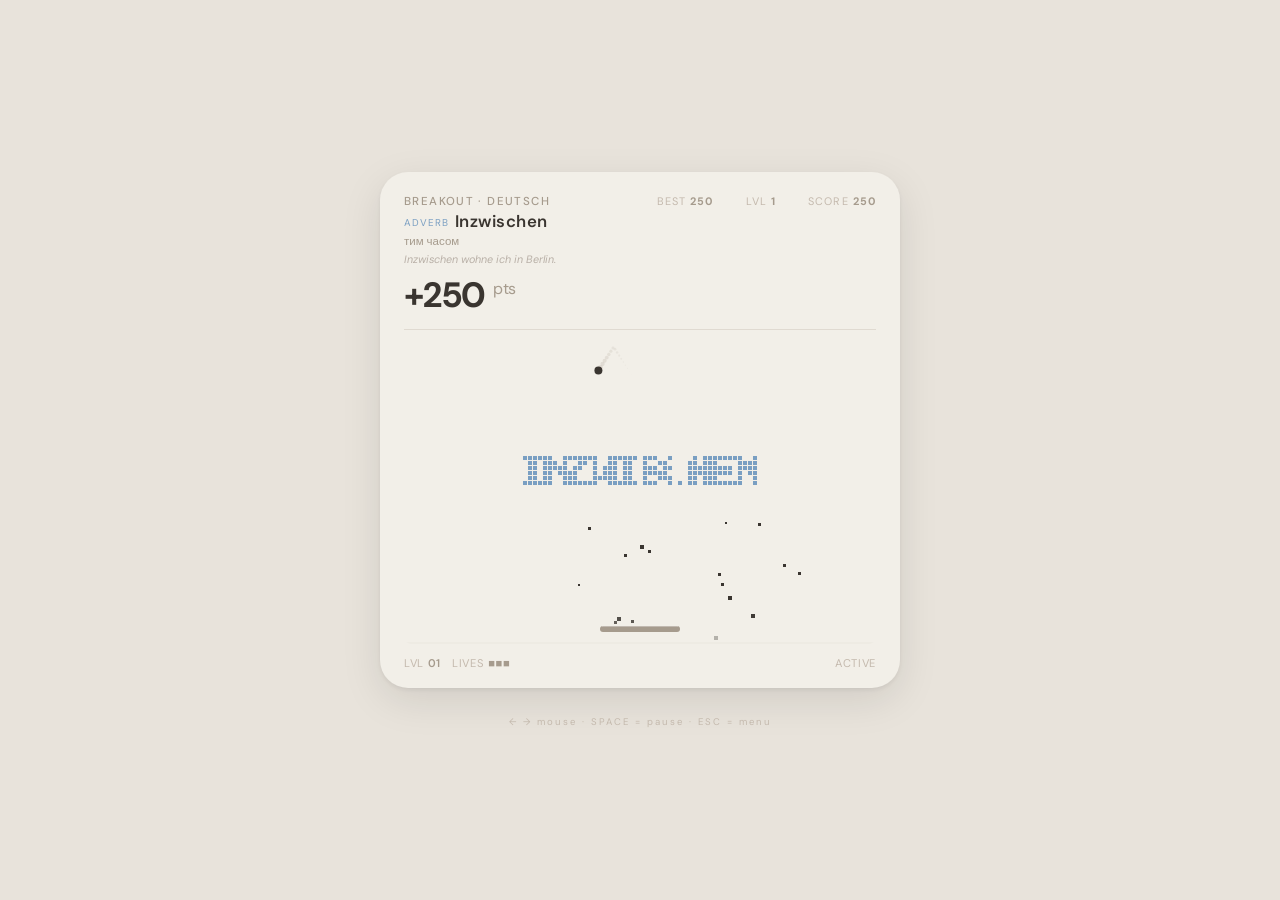
==== commit 077721f1: "d" ====
--- a/index.html
+++ b/index.html
@@ -58,30 +58,21 @@
       color: #C4B9AD;
     }
 
-    #tabs span {
-      cursor: pointer;
-    }
-
-    #tabs span.active {
-      color: #3a3530;
-      font-weight: 700;
-    }
-
     #tabs b {
       color: #A69B8D;
     }
 
     #wordDisplay {
-      font-size: 1.1rem;
+      font-size: 1.05rem;
       font-weight: 600;
       color: #3a3530;
-      letter-spacing: 0.04em;
+      letter-spacing: 0.03em;
       line-height: 1.2;
       margin-bottom: 3px;
     }
 
     #wordDisplay .wtype {
-      font-size: 0.65rem;
+      font-size: 0.62rem;
       font-weight: 400;
       color: #C4B9AD;
       margin-right: 6px;
@@ -93,12 +84,11 @@
     #wordTranslation {
       font-size: 0.72rem;
       color: #A69B8D;
-      margin-bottom: 10px;
-      letter-spacing: 0.02em;
+      margin-bottom: 3px;
     }
 
     #wordExample {
-      font-size: 0.68rem;
+      font-size: 0.67rem;
       color: #B8AFA6;
       margin-bottom: 10px;
       font-style: italic;
@@ -133,6 +123,7 @@
       width: 100%;
       height: auto;
       touch-action: none;
+      cursor: pointer;
     }
 
     #footer {
@@ -197,8 +188,7 @@
       }
 
       40% {
-        transform: scale(1.12);
-        color: #7a6e62
+        transform: scale(1.12)
       }
 
       100% {
@@ -225,17 +215,206 @@
     .word-pop {
       animation: wordPop 0.4s ease-out;
     }
+
+    #pauseOverlay {
+      position: fixed;
+      inset: 0;
+      background: rgba(58, 53, 48, 0.55);
+      display: none;
+      align-items: center;
+      justify-content: center;
+      z-index: 100;
+    }
+
+    #pauseOverlay.open {
+      display: flex;
+    }
+
+    #pauseBox {
+      background: #F2EFE8;
+      border-radius: 24px;
+      padding: 28px 32px 24px;
+      width: min(380px, 90vw);
+      box-shadow: 0 8px 40px rgba(0, 0, 0, 0.18);
+    }
+
+    #pauseBox h2 {
+      font-size: 0.7rem;
+      letter-spacing: 4px;
+      color: #A69B8D;
+      text-transform: uppercase;
+      margin-bottom: 18px;
+    }
+
+    .pBtn {
+      display: block;
+      width: 100%;
+      padding: 11px 0;
+      background: #EAE6DF;
+      border: none;
+      border-radius: 12px;
+      font-family: inherit;
+      font-size: 0.8rem;
+      font-weight: 500;
+      color: #3a3530;
+      cursor: pointer;
+      margin-bottom: 10px;
+      letter-spacing: 0.05em;
+      transition: background .15s;
+    }
+
+    .pBtn:hover {
+      background: #DDD9D2;
+    }
+
+    .pBtn.accent {
+      background: #3a3530;
+      color: #F2EFE8;
+    }
+
+    .pBtn.accent:hover {
+      background: #2a2520;
+    }
+
+    #matchOverlay {
+      position: fixed;
+      inset: 0;
+      background: rgba(58, 53, 48, 0.6);
+      display: none;
+      align-items: center;
+      justify-content: center;
+      z-index: 200;
+    }
+
+    #matchOverlay.open {
+      display: flex;
+    }
+
+    #matchBox {
+      background: #F2EFE8;
+      border-radius: 24px;
+      padding: 24px 24px 20px;
+      width: min(440px, 96vw);
+      box-shadow: 0 8px 40px rgba(0, 0, 0, 0.2);
+    }
+
+    #matchBox h2 {
+      font-size: 0.65rem;
+      letter-spacing: 3px;
+      color: #A69B8D;
+      text-transform: uppercase;
+      margin-bottom: 4px;
+    }
+
+    #matchBox .sub {
+      font-size: 0.68rem;
+      color: #C4B9AD;
+      margin-bottom: 16px;
+    }
+
+    #matchGrid {
+      display: grid;
+      grid-template-columns: 1fr 1fr;
+      gap: 8px;
+    }
+
+    .mCol {
+      display: flex;
+      flex-direction: column;
+      gap: 6px;
+    }
+
+    .mItem {
+      padding: 9px 12px;
+      background: #EAE6DF;
+      border-radius: 10px;
+      font-size: 0.75rem;
+      font-weight: 500;
+      color: #3a3530;
+      cursor: pointer;
+      border: 2px solid transparent;
+      transition: all .15s;
+      user-select: none;
+      line-height: 1.3;
+    }
+
+    .mItem:hover {
+      background: #DDD9D2;
+    }
+
+    .mItem.selected {
+      border-color: #A69B8D;
+      background: #E0DBD3;
+    }
+
+    .mItem.correct {
+      border-color: #7ab87a;
+      background: #e8f4e8;
+      color: #3a6e3a;
+    }
+
+    .mItem.wrong {
+      border-color: #c27a7a;
+      background: #f4e8e8;
+    }
+
+    #matchResult {
+      font-size: 0.72rem;
+      color: #A69B8D;
+      text-align: center;
+      margin-top: 12px;
+      min-height: 18px;
+    }
+
+    #matchClose {
+      display: block;
+      width: 100%;
+      margin-top: 12px;
+      padding: 10px 0;
+      background: #3a3530;
+      color: #F2EFE8;
+      border: none;
+      border-radius: 12px;
+      font-family: inherit;
+      font-size: 0.75rem;
+      letter-spacing: 2px;
+      cursor: pointer;
+      text-transform: uppercase;
+    }
   </style>
 </head>
 
 <body>
+
+  <div id="pauseOverlay">
+    <div id="pauseBox">
+      <h2>II &nbsp; Pause</h2>
+      <button class="pBtn accent" onclick="resumeGame()">▶ &nbsp; Resume</button>
+      <button class="pBtn" onclick="openMatch()">⇄ &nbsp; Skip level — Match the words</button>
+      <button class="pBtn" onclick="restartGame()">↺ &nbsp; Restart game</button>
+    </div>
+  </div>
+
+  <div id="matchOverlay">
+    <div id="matchBox">
+      <h2>Match the words</h2>
+      <div class="sub">Connect each German word with its translation — first try for bonus!</div>
+      <div id="matchGrid">
+        <div class="mCol" id="colDE"></div>
+        <div class="mCol" id="colUA"></div>
+      </div>
+      <div id="matchResult"></div>
+      <button id="matchClose" style="display:none" onclick="closeMatch()">Continue →</button>
+    </div>
+  </div>
+
   <div id="card">
     <div id="header">
       <div class="label">Breakout · Deutsch</div>
       <div id="tabs">
-        <span>Best <b id="bestVal">0</b></span>
-        <span>Lvl <b id="levelVal">1</b></span>
-        <span class="active">Score <b id="scoreVal">0</b></span>
+        <span>Best <b id="bestVal">0</b></span> &nbsp;
+        <span>Lvl <b id="levelVal">1</b></span> &nbsp;
+        <span>Score <b id="scoreVal">0</b></span>
       </div>
     </div>
     <div id="wordDisplay"><span class="wtype" id="wType"></span><span id="wWord"></span></div>
@@ -243,7 +422,7 @@
     <div id="wordExample"></div>
     <div id="bigScore">+<span id="bigScoreVal">000</span> <sup>pts</sup></div>
     <div class="divider"></div>
-    <canvas id="gameCanvas" width="472" height="340"></canvas>
+    <canvas id="gameCanvas" width="472" height="300"></canvas>
     <div id="footer">
       <span>LVL <b id="f-level">01</b> &nbsp; LIVES <b id="f-lives">■■■</b></span>
       <span id="f-status">ACTIVE</span>
@@ -251,45 +430,40 @@
   </div>
   <div id="message"></div>
   <div id="btnWrap"><button id="restartBtn" onclick="restartGame()">› RESTART</button></div>
-  <div id="hint">← → or mouse</div>
+  <div id="hint">← → mouse · SPACE = pause · ESC = menu</div>
 
   <script>
     const canvas = document.getElementById('gameCanvas');
     const ctx = canvas.getContext('2d');
-    ctx.imageSmoothingEnabled = false;
-
-    const W = 472, H = 340;
-    const BSZ = 4, BGAP = 1;
-    const COLS = 55, ROWS = 18;
-    const GRID_W = COLS * (BSZ + BGAP) - BGAP;
-    const OX = Math.floor((W - GRID_W) / 2);
-    const OY = 10;
-    const GRAVITY = 0.18;
-    const TRAIL = 20;
-
-    // Word types and their block colors
-    // adv=adverb, part=Partikel, konj=Konjunktion, adj=Adjektiv, phrase=Redewendung
-    const TYPE_COLORS = {
-      adv: '#7a9fc2',
-      part: '#c27a7a',
-      konj: '#7ab87a',
-      adj: '#b09fc2',
-      phrase: '#c2a87a',
-    };
-
-    // 100 words: adverbs, particles, conjunctions, adjectives — A2–B1
+    const W = 472, H = 300;
+
+    const SZ = 4, GAP = 1, CELL = SZ + GAP;
+    const COLS = 55, ROWS = 10;
+    const GRID_W = COLS * CELL - GAP;          // 274px
+    const OX = Math.floor((W - GRID_W) / 2);  // 99px — left edge of grid
+    const WORD_ZONE_H = ROWS * CELL - GAP;     // 49px
+    // Place word zone centered at ~42% of canvas height
+    const OY = Math.round(H * 0.42 - WORD_ZONE_H / 2); // ≈ 102
+
+    const PADDLE_Y = H - 18;
+    const GRAVITY = 0.15;
+    const TRAIL_LEN = 18;
+    const BONUS_DUR = 10000; // ms
+
+    const TYPE_COLORS = { adv: '#7a9fc2', part: '#c27a7a', konj: '#7ab87a', adj: '#b09fc2', phrase: '#c2a87a' };
+    const TYPE_LABELS = { adv: 'Adverb', part: 'Partikel', konj: 'Konj.', adj: 'Adjektiv', phrase: 'Phrase' };
+
     const WORDS = [
-      // ── Adverbien (adv)
       { type: 'adv', word: 'TATSACHLICH', tr: 'справді / насправді', ex: 'Das ist tatsächlich wahr.' },
       { type: 'adv', word: 'EIGENTLICH', tr: 'власне / насправді', ex: 'Was willst du eigentlich?' },
       { type: 'adv', word: 'UNGEFAHR', tr: 'приблизно', ex: 'Es dauert ungefähr eine Stunde.' },
       { type: 'adv', word: 'NORMALERWEISE', tr: 'зазвичай', ex: 'Normalerweise komme ich pünktlich.' },
-      { type: 'adv', word: 'MEISTENS', tr: 'найчастіше / здебільшого', ex: 'Ich esse meistens zu Hause.' },
+      { type: 'adv', word: 'MEISTENS', tr: 'найчастіше', ex: 'Ich esse meistens zu Hause.' },
       { type: 'adv', word: 'MANCHMAL', tr: 'іноді', ex: 'Manchmal bin ich müde.' },
       { type: 'adv', word: 'SELTEN', tr: 'рідко', ex: 'Er kommt selten zu spät.' },
       { type: 'adv', word: 'SOFORT', tr: 'одразу / негайно', ex: 'Ich komme sofort!' },
       { type: 'adv', word: 'PLOTZLICH', tr: 'раптово', ex: 'Plötzlich wurde es dunkel.' },
-      { type: 'adv', word: 'INZWISCHEN', tr: 'тим часом / тепер вже', ex: 'Inzwischen wohne ich in Berlin.' },
+      { type: 'adv', word: 'INZWISCHEN', tr: 'тим часом', ex: 'Inzwischen wohne ich in Berlin.' },
       { type: 'adv', word: 'SEITDEM', tr: 'з того часу', ex: 'Seitdem habe ich ihn nicht gesehen.' },
       { type: 'adv', word: 'VORHIN', tr: 'щойно / нещодавно', ex: 'Ich war vorhin beim Arzt.' },
       { type: 'adv', word: 'NACHHER', tr: 'потім / після', ex: 'Wir reden nachher darüber.' },
@@ -297,9 +471,8 @@
       { type: 'adv', word: 'TROTZDEM', tr: 'все одно / незважаючи', ex: 'Es regnet, trotzdem gehe ich.' },
       { type: 'adv', word: 'DESHALB', tr: 'тому / через це', ex: 'Er ist krank, deshalb bleibt er.' },
       { type: 'adv', word: 'DESWEGEN', tr: 'через це / тому', ex: 'Deswegen bin ich hier.' },
-      { type: 'adv', word: 'DENNOCH', tr: 'проте / все ж таки', ex: 'Es war schwer, dennoch hat er gewonnen.' },
+      { type: 'adv', word: 'DENNOCH', tr: 'проте / все ж таки', ex: 'Dennoch hat er gewonnen.' },
       { type: 'adv', word: 'ALLERDINGS', tr: 'однак / щоправда', ex: 'Es ist schön, allerdings teuer.' },
-      { type: 'adv', word: 'TATSACHLICH', tr: 'дійсно / фактично', ex: 'Das ist tatsächlich passiert.' },
       { type: 'adv', word: 'JEDENFALLS', tr: 'у будь-якому разі', ex: 'Jedenfalls war es interessant.' },
       { type: 'adv', word: 'MINDESTENS', tr: 'щонайменше', ex: 'Es dauert mindestens zwei Stunden.' },
       { type: 'adv', word: 'WENIGSTENS', tr: 'принаймні', ex: 'Wenigstens hat es nicht geregnet.' },
@@ -310,7 +483,7 @@
       { type: 'adv', word: 'INSGESAMT', tr: 'загалом / всього', ex: 'Das kostet insgesamt 50 Euro.' },
       { type: 'adv', word: 'DABEI', tr: 'при цьому / поруч', ex: 'Ich war dabei, als es passierte.' },
       { type: 'adv', word: 'DAZU', tr: 'до цього / крім того', ex: 'Ich habe nichts dazu gesagt.' },
-      // ── Modalpartikeln (part)
+      { type: 'adv', word: 'BEREITS', tr: 'вже / ще раніше', ex: 'Ich habe das bereits gemacht.' },
       { type: 'part', word: 'DOCH', tr: 'ж / але ж / таки', ex: 'Das weißt du doch!' },
       { type: 'part', word: 'DENN', tr: 'же (у питаннях)', ex: 'Was machst du denn hier?' },
       { type: 'part', word: 'MAL', tr: 'но / будь ласка', ex: 'Kannst du mal helfen?' },
@@ -326,7 +499,6 @@
       { type: 'part', word: 'SOGAR', tr: 'навіть', ex: 'Er spricht sogar Russisch.' },
       { type: 'part', word: 'ZUMINDEST', tr: 'принаймні', ex: 'Zumindest hat er angerufen.' },
       { type: 'part', word: 'IMMERHIN', tr: 'все ж таки', ex: 'Immerhin hat er es versucht.' },
-      // ── Konjunktionen (konj)
       { type: 'konj', word: 'OBWOHL', tr: 'хоча / незважаючи', ex: 'Obwohl er müde war, arbeitete er.' },
       { type: 'konj', word: 'WAHREND', tr: 'поки / тоді як', ex: 'Während ich koche, liest er.' },
       { type: 'konj', word: 'NACHDEM', tr: 'після того як', ex: 'Nachdem er gegessen hatte, schlief er.' },
@@ -336,13 +508,12 @@
       { type: 'konj', word: 'FALLS', tr: 'якщо / у разі якщо', ex: 'Falls du kommst, ruf an.' },
       { type: 'konj', word: 'SOFERN', tr: 'за умови що', ex: 'Sofern es klappt, fahren wir.' },
       { type: 'konj', word: 'BEVOR', tr: 'перед тим як', ex: 'Bevor du gehst, sag mir Bescheid.' },
-      { type: 'konj', word: 'SEITDEM', tr: 'відтоді як', ex: 'Seitdem wir uns kennen, bin ich froh.' },
       { type: 'konj', word: 'SODASS', tr: 'так що / тому що', ex: 'Er ist krank, sodass er bleibt.' },
       { type: 'konj', word: 'ENTWEDER', tr: 'або... або', ex: 'Entweder kommst du, oder ich gehe.' },
       { type: 'konj', word: 'WEDER', tr: 'ні... ні', ex: 'Das ist weder gut noch schlecht.' },
       { type: 'konj', word: 'SONDERN', tr: 'а (після заперечення)', ex: 'Nicht ich, sondern er hat recht.' },
       { type: 'konj', word: 'ZWAR', tr: 'хоча й / правда', ex: 'Das ist zwar teuer, aber gut.' },
-      // ── Adjektive (adj)
+      { type: 'konj', word: 'INDEM', tr: 'тим що / шляхом того', ex: 'Er lernt, indem er liest.' },
       { type: 'adj', word: 'ZUFRIEDEN', tr: 'задоволений', ex: 'Ich bin damit zufrieden.' },
       { type: 'adj', word: 'NEUGIERIG', tr: 'цікавий / допитливий', ex: 'Er ist sehr neugierig.' },
       { type: 'adj', word: 'ZUVERLASSIG', tr: 'надійний', ex: 'Sie ist eine zuverlässige Kollegin.' },
@@ -352,36 +523,35 @@
       { type: 'adj', word: 'STOLZ', tr: 'гордий', ex: 'Sie ist stolz auf ihren Sohn.' },
       { type: 'adj', word: 'NERVOS', tr: 'нервовий', ex: 'Vor dem Test bin ich nervös.' },
       { type: 'adj', word: 'GLEICHZEITIG', tr: 'одночасний / водночас', ex: 'Das kann ich nicht gleichzeitig.' },
-      { type: 'adj', word: 'PLOTZLICH', tr: 'раптовий', ex: 'Eine plötzliche Stille trat ein.' },
-      { type: 'adj', word: 'GEWOHNT', tr: 'звичний / звичний до', ex: 'Ich bin das gewohnt.' },
+      { type: 'adj', word: 'GEWOHNT', tr: 'звичний / призвичаєний', ex: 'Ich bin das gewohnt.' },
       { type: 'adj', word: 'BESORGT', tr: 'стурбований', ex: 'Die Eltern sind besorgt.' },
       { type: 'adj', word: 'ERSTAUNT', tr: 'здивований', ex: 'Ich bin erstaunt über die Nachricht.' },
       { type: 'adj', word: 'SELBSTANDIG', tr: 'самостійний', ex: 'Sie arbeitet selbständig.' },
       { type: 'adj', word: 'VERTRAUT', tr: 'знайомий / близький', ex: 'Das kommt mir vertraut vor.' },
-      // ── Adverb-Phrasen / Konnektoren (phrase)
-      { type: 'phrase', word: 'AUFJEDENFALL', tr: 'у будь-якому разі', ex: 'Auf jeden Fall komme ich.' },
-      { type: 'phrase', word: 'IMALLGEMEINEN', tr: 'загалом кажучи', ex: 'Im Allgemeinen ist es gut.' },
+      { type: 'adj', word: 'AUSREICHEND', tr: 'достатній', ex: 'Das ist ausreichend für uns.' },
       { type: 'phrase', word: 'ZUNACHST', tr: 'спочатку / передусім', ex: 'Zunächst müssen wir planen.' },
       { type: 'phrase', word: 'SCHLIESSLICH', tr: 'зрештою / нарешті', ex: 'Schließlich haben wir es geschafft.' },
-      { type: 'phrase', word: 'INDERTAT', tr: 'справді / дійсно', ex: 'Das ist in der Tat schwierig.' },
       { type: 'phrase', word: 'EINERSEITS', tr: 'з одного боку', ex: 'Einerseits ist es teuer.' },
       { type: 'phrase', word: 'ANDERERSEITS', tr: 'з іншого боку', ex: 'Andererseits ist es praktisch.' },
       { type: 'phrase', word: 'IMGRUNDE', tr: 'по суті / власне', ex: 'Im Grunde bin ich einverstanden.' },
       { type: 'phrase', word: 'NEBENBEI', tr: 'між іншим / паралельно', ex: 'Nebenbei arbeite ich als Kellner.' },
-      { type: 'phrase', word: 'DEMENTSPRECHEND', tr: 'відповідно', ex: 'Dementsprechend handeln wir.' },
+      { type: 'phrase', word: 'SOZUSAGEN', tr: 'так би мовити', ex: 'Er ist sozusagen mein Chef.' },
+      { type: 'phrase', word: 'KEINESFALLS', tr: 'жодним чином', ex: 'Das darf keinesfalls passieren.' },
+      { type: 'phrase', word: 'GERADEZU', tr: 'прямо-таки / мало не', ex: 'Das ist geradezu unglaublich.' },
+      { type: 'phrase', word: 'ANSONSTEN', tr: 'інакше / а так', ex: 'Ansonsten läuft alles gut.' },
+      { type: 'phrase', word: 'VORAUSSICHTLICH', tr: 'очевидно / за прогнозом', ex: 'Er kommt voraussichtlich morgen.' },
+      { type: 'phrase', word: 'INWIEFERN', tr: 'якою мірою / наскільки', ex: 'Inwiefern hilft das?' },
+      { type: 'phrase', word: 'MITUNTER', tr: 'інколи / часом', ex: 'Das passiert mitunter.' },
+      { type: 'phrase', word: 'DEMENTSPRECHEND', tr: 'відповідно до цього', ex: 'Dementsprechend handeln wir.' },
       { type: 'phrase', word: 'UNVERZUGLICH', tr: 'негайно / без зволікань', ex: 'Bitte unverzüglich antworten.' },
-      { type: 'phrase', word: 'SOZUSAGEN', tr: 'так би мовити', ex: 'Er ist sozusagen mein Chef.' },
-      { type: 'phrase', word: 'BEZIEHUNGSWEISE', tr: 'або ж / точніше', ex: 'Morgen oder beziehungsweise übermorgen.' },
-      { type: 'phrase', word: 'MITUNTER', tr: 'інколи / часом', ex: 'Das passiert mitunter.' },
-      { type: 'phrase', word: 'KEINESFALLS', tr: 'жодним чином / аж ніяк', ex: 'Das darf keinesfalls passieren.' },
-      { type: 'phrase', word: 'GERADEZU', tr: 'прямо-таки / мало не', ex: 'Das ist geradezu unglaublich.' },
       { type: 'phrase', word: 'IMMERWIEDER', tr: 'знову і знову', ex: 'Er macht immer wieder Fehler.' },
-      { type: 'phrase', word: 'ANSONSTENT', tr: 'інакше / а так', ex: 'Ansonsten läuft alles gut.' },
-      { type: 'phrase', word: 'VORAUSSICHTLICH', tr: 'очевидно / за все', ex: 'Er kommt voraussichtlich morgen.' },
-      { type: 'phrase', word: 'INWIEFERN', tr: 'якою мірою / наскільки', ex: 'Inwiefern hilft das?' },
+      { type: 'phrase', word: 'INDERTAT', tr: 'справді / дійсно', ex: 'Das ist in der Tat schwierig.' },
+      { type: 'phrase', word: 'DEMZUFOLGE', tr: 'отже / звідси виходить', ex: 'Demzufolge ist er schuldig.' },
+      { type: 'phrase', word: 'INFOLGEDESSEN', tr: 'внаслідок цього', ex: 'Infolgedessen mussten wir warten.' },
+      { type: 'phrase', word: 'NICHTSDESTOTROTZ', tr: 'незважаючи на це', ex: 'Nichtsdestotrotz machen wir weiter.' },
+      { type: 'phrase', word: 'IMALLGEMEINEN', tr: 'загалом кажучи', ex: 'Im Allgemeinen ist es gut.' },
     ];
 
-    // ── 5×7 pixel font
     const FONT5 = {
       'A': [[0, 1, 1, 1, 0], [1, 0, 0, 0, 1], [1, 0, 0, 0, 1], [1, 1, 1, 1, 1], [1, 0, 0, 0, 1], [1, 0, 0, 0, 1], [1, 0, 0, 0, 1]],
       'B': [[1, 1, 1, 1, 0], [1, 0, 0, 0, 1], [1, 0, 0, 0, 1], [1, 1, 1, 1, 0], [1, 0, 0, 0, 1], [1, 0, 0, 0, 1], [1, 1, 1, 1, 0]],
@@ -411,37 +581,50 @@
       'Z': [[1, 1, 1, 1, 1], [0, 0, 0, 1, 0], [0, 0, 1, 0, 0], [0, 1, 0, 0, 0], [1, 0, 0, 0, 0], [1, 0, 0, 0, 0], [1, 1, 1, 1, 1]],
     };
 
-    function calcT(word) {
-      const len = word.length;
-      const totalPixels = len * 5 + (len - 1);
-      for (let t = 4; t >= 1; t--) {
-        if (totalPixels * t <= COLS - 2) return t;
-      }
-      return 1;
-    }
-
+    function shuffle(a) { const b = [...a]; for (let i = b.length - 1; i > 0; i--) { const j = Math.floor(Math.random() * (i + 1));[b[i], b[j]] = [b[j], b[i]]; } return b; }
+
+    // ── THE FIX: ps computed from GRID_W, startX relative to OX ──
     function buildWordSet(wordObj) {
+      const text = wordObj.word.toUpperCase();
+      const len = text.length;
+
+      // ps must fit within GRID_W pixels (not W!)
+      const maxPsByW = Math.floor(GRID_W / (6 * len - 1));
+      const maxPsByH = Math.floor(WORD_ZONE_H / 7);
+      let ps = Math.min(maxPsByW, maxPsByH);
+      ps = Math.max(1, Math.min(ps, 6));
+
+      const fontPxW = ps * (6 * len - 1);
+      const fontPxH = ps * 7;
+
+      // Center within grid area [OX .. OX+GRID_W]
+      const startX = OX + Math.floor((GRID_W - fontPxW) / 2);
+      const startY = OY + Math.floor((WORD_ZONE_H - fontPxH) / 2);
+
       const set = new Set();
-      const text = wordObj.word.toUpperCase();
-      const t = calcT(text);
-      const charW = 5, charH = 7;
-      const gap = Math.max(1, t);
-      const scaledCharW = charW * t;
-      const totalW = text.length * scaledCharW + (text.length - 1) * gap;
-      const totalH = charH * t;
-      const startC = Math.floor((COLS - totalW) / 2);
-      const startR = Math.floor((ROWS - totalH) / 2) + 2;
-      for (let ci = 0; ci < text.length; ci++) {
-        const bitmap = FONT5[text[ci]];
-        if (!bitmap) continue;
-        const cOff = startC + ci * (scaledCharW + gap);
-        for (let py = 0; py < charH; py++) {
-          for (let px = 0; px < charW; px++) {
-            if (!bitmap[py][px]) continue;
-            for (let ty = 0; ty < t; ty++) for (let tx = 0; tx < t; tx++) {
-              const r = startR + py * t + ty;
-              const c = cOff + px * t + tx;
-              if (r >= 0 && r < ROWS && c >= 0 && c < COLS) set.add(r + ',' + c);
+      for (let ci = 0; ci < len; ci++) {
+        const bm = FONT5[text[ci]];
+        if (!bm) continue;
+        const charStartX = startX + ci * (5 * ps + ps);
+        for (let py = 0; py < 7; py++) {
+          for (let px = 0; px < 5; px++) {
+            if (!bm[py][px]) continue;
+            const bx = charStartX + px * ps;
+            const by = startY + py * ps;
+            // iterate every pixel in the ps×ps block
+            for (let dy = 0; dy < ps; dy++) {
+              for (let dx = 0; dx < ps; dx++) {
+                const rx = bx + dx - OX;
+                const ry = by + dy - OY;
+                if (rx < 0 || ry < 0) continue;
+                // only mark if inside a block cell, not gap
+                if (rx % CELL < SZ && ry % CELL < SZ) {
+                  const col = Math.floor(rx / CELL);
+                  const row = Math.floor(ry / CELL);
+                  if (row >= 0 && row < ROWS && col >= 0 && col < COLS)
+                    set.add(row + ',' + col);
+                }
+              }
             }
           }
         }
@@ -449,114 +632,127 @@
       return set;
     }
 
-    function loadBest() { return parseInt(localStorage.getItem('breakout_de_best') || '0', 10); }
-    function saveBest(s) { if (s > loadBest()) localStorage.setItem('breakout_de_best', String(s)); }
-
-    let paddle, blocks, score, lives, level, gameOver, won, animId;
-    let keys = {}, balls = [], debris = [];
-
-    function spawnDebris(bx, by, bsz) {
-      const cx = bx + bsz / 2, cy = by + bsz / 2;
-      for (let i = 0; i < 5 + Math.floor(Math.random() * 3); i++) {
-        const angle = Math.PI * 2 * i / 6 + (Math.random() - 0.5) * 0.6;
-        const spd = 1.0 + Math.random() * 2.5;
-        debris.push({ x: cx + (Math.random() - 0.5) * bsz, y: cy + (Math.random() - 0.5) * bsz, dx: Math.cos(angle) * spd, dy: Math.sin(angle) * spd - 1.2, sz: 2 + Math.random() * 2 });
-      }
-    }
-
-    function spawnDebrisInward(bx, by, bsz, tx, ty) {
-      const cx = bx + bsz / 2, cy = by + bsz / 2;
-      for (let i = 0; i < 5; i++) {
-        const ox = cx + (Math.random() - 0.5) * bsz * 2, oy = cy + (Math.random() - 0.5) * bsz * 2;
-        const dist = Math.sqrt((tx - ox) ** 2 + (ty - oy) ** 2) || 1;
-        const spd = 3 + Math.random() * 3;
-        debris.push({ x: ox, y: oy, dx: ((tx - ox) / dist) * spd, dy: ((ty - oy) / dist) * spd, sz: 1.5 + Math.random() * 1.5, _ttl: 12 });
-      }
-    }
-
-    function debrisToMiniball(d) {
-      const spd = 3.5 + Math.min(level, 30) * 0.1;
-      const hit = (d.x - (paddle.x + paddle.w / 2)) / (paddle.w / 2);
-      balls.push({ x: d.x, y: paddle.y - 4, r: 4, dx: hit * spd * 0.8 + (Math.random() - 0.5), dy: -(spd + Math.random()), isMini: true, trail: [] });
-    }
-
-    function updateBall(b) {
-      b.trail.push({ x: b.x, y: b.y });
-      if (b.trail.length > TRAIL) b.trail.shift();
-      b.x += b.dx; b.y += b.dy;
-      if (b.x - b.r < 0) { b.x = b.r; b.dx = Math.abs(b.dx); }
-      if (b.x + b.r > W) { b.x = W - b.r; b.dx = -Math.abs(b.dx); }
-      if (b.y - b.r < 0) { b.y = b.r; b.dy = Math.abs(b.dy); }
-      if (b.dy > 0 && b.x > paddle.x && b.x < paddle.x + paddle.w && b.y + b.r >= paddle.y && b.y + b.r <= paddle.y + paddle.h + 6) {
-        b.y = paddle.y - b.r;
-        const spd = Math.sqrt(b.dx * b.dx + b.dy * b.dy);
-        const hit = (b.x - (paddle.x + paddle.w / 2)) / (paddle.w / 2);
-        b.dx = hit * Math.max(spd, 3.0); b.dy = -Math.abs(b.dy); b.trail = [];
-        if (b.isMini) b.isMini = false;
-      }
-      for (const bl of blocks) {
-        if (!bl.alive) continue;
-        if (b.x + b.r > bl.x && b.x - b.r < bl.x + bl.w && b.y + b.r > bl.y && b.y - b.r < bl.y + bl.h) {
-          bl.alive = false; score += bl.pts; flashBigScore(); updateHUD();
-          if (b.isMini) { b.isMini = false; spawnDebrisInward(bl.x, bl.y, bl.sz, b.x, b.y); }
-          else spawnDebris(bl.x, bl.y, bl.sz);
-          const ot = b.y + b.r - bl.y, ob = bl.y + bl.h - (b.y - b.r);
-          const ol = b.x + b.r - bl.x, or2 = bl.x + bl.w - (b.x - b.r);
-          if (Math.min(ot, ob) < Math.min(ol, or2)) b.dy *= -1; else b.dx *= -1;
-          break;
-        }
-      }
-    }
-
-    let flashTimeout = null;
-    function flashBigScore() {
-      const el = document.getElementById('bigScore');
-      el.classList.remove('score-flash'); void el.offsetWidth; el.classList.add('score-flash');
-      if (flashTimeout) clearTimeout(flashTimeout);
-      flashTimeout = setTimeout(() => el.classList.remove('score-flash'), 350);
-    }
-
-    const TYPE_LABELS = { adv: 'Adverb', part: 'Partikel', konj: 'Konj.', adj: 'Adjektiv', phrase: 'Phrase' };
-
-    function showWord(lvl) {
-      const w = WORDS[(lvl - 1) % WORDS.length];
-      const color = TYPE_COLORS[w.type] || '#A69B8D';
-      const typeEl = document.getElementById('wType');
-      typeEl.textContent = TYPE_LABELS[w.type] || w.type;
-      typeEl.style.color = color;
-      const display = w.word.charAt(0) + w.word.slice(1).toLowerCase()
-        .replace('ae', 'ä').replace('oe', 'ö').replace('ue', 'ü').replace('ss', 'ß');
-      document.getElementById('wWord').textContent = display;
-      document.getElementById('wordTranslation').textContent = w.tr;
-      document.getElementById('wordExample').textContent = w.ex || '';
-      const wd = document.getElementById('wordDisplay');
-      wd.classList.remove('word-pop'); void wd.offsetWidth; wd.classList.add('word-pop');
-    }
-
-    function getLevelMap(lvl) {
-      const wordObj = WORDS[(lvl - 1) % WORDS.length];
-      const map = [];
-      buildWordSet(wordObj).forEach(key => { const [r, c] = key.split(',').map(Number); if (r >= 0 && r < ROWS && c >= 0 && c < COLS) map.push({ r, c }); });
-      return map;
+    // ── Bonus system ──────────────────────────────────────────────
+    // bonusType: null | 'debris' | 'pierce'
+    // bonusItem: { x, y, w, h, type, blink }  — a powerup tile on the grid
+    // bonusActive: { type, expiresAt }
+    let bonusItem = null;   // powerup waiting to be collected
+    let bonusActive = null;   // currently active powerup
+    let bonusTimer = null;
+    let nextBonusAt = 0;      // timestamp when next bonus may spawn
+
+    function spawnBonus() {
+      if (bonusItem) return;  // only one at a time
+      const type = Math.random() < 0.5 ? 'debris' : 'pierce';
+      // pick a random alive block position
+      const alive = blocks.filter(b => b.alive);
+      if (alive.length < 5) return;
+      const bl = alive[Math.floor(Math.random() * alive.length)];
+      bonusItem = { x: bl.x - 1, y: bl.y - 1, w: SZ + 2, h: SZ + 2, type, blink: 0 };
+    }
+
+    function drawBonus() {
+      if (!bonusItem) return;
+      bonusItem.blink = (bonusItem.blink + 1) % 30;
+      const alpha = bonusItem.blink < 15 ? 1 : 0.45;
+      ctx.globalAlpha = alpha;
+      ctx.fillStyle = bonusItem.type === 'debris' ? '#c2a87a' : '#c27a7a';
+      ctx.beginPath();
+      ctx.roundRect(bonusItem.x, bonusItem.y, bonusItem.w, bonusItem.h, 2);
+      ctx.fill();
+      // icon
+      ctx.fillStyle = '#fff';
+      ctx.font = `${SZ + 1}px sans-serif`;
+      ctx.textAlign = 'center'; ctx.textBaseline = 'middle';
+      ctx.fillText(bonusItem.type === 'debris' ? '★' : '●', bonusItem.x + bonusItem.w / 2, bonusItem.y + bonusItem.h / 2);
+      ctx.textAlign = 'left'; ctx.textBaseline = 'alphabetic';
+      ctx.globalAlpha = 1;
+    }
+
+    function checkBonusCollect(b) {
+      if (!bonusItem) return;
+      if (b.x + b.r > bonusItem.x && b.x - b.r < bonusItem.x + bonusItem.w &&
+        b.y + b.r > bonusItem.y && b.y - b.r < bonusItem.y + bonusItem.h) {
+        activateBonus(bonusItem.type);
+        bonusItem = null;
+      }
+    }
+
+    function activateBonus(type) {
+      if (bonusTimer) clearTimeout(bonusTimer);
+      bonusActive = { type, expiresAt: performance.now() + BONUS_DUR };
+      bonusTimer = setTimeout(() => { bonusActive = null; }, BONUS_DUR);
+      const msg = type === 'debris' ? '★ DEBRIS MULTIBALL 10s' : '● PIERCE BALL 10s';
+      showMsg(msg, 2500);
+      nextBonusAt = performance.now() + 15000; // next bonus not before 15s
+    }
+
+    function drawBonusHUD() {
+      if (!bonusActive) return;
+      const rem = Math.max(0, bonusActive.expiresAt - performance.now()) / 1000;
+      const pct = rem / (BONUS_DUR / 1000);
+      ctx.fillStyle = bonusActive.type === 'debris' ? 'rgba(194,168,122,0.25)' : 'rgba(194,122,122,0.25)';
+      ctx.fillRect(0, H - 6, W * pct, 5);
+      ctx.fillStyle = bonusActive.type === 'debris' ? '#c2a87a' : '#c27a7a';
+      ctx.fillRect(0, H - 6, W * pct, 2);
+    }
+
+    // ── State ────────────────────────────────────────────────────
+    let paddle, blocks, balls, debris2;
+    let score, lives, level, gameOver, won, paused, animId;
+    let levelOrder = [];
+    let keys = {};
+
+    function loadBest() { return parseInt(localStorage.getItem('bde6') || '0', 10); }
+    function saveBest(s) { if (s > loadBest()) localStorage.setItem('bde6', String(s)); }
+    function currentWord() { return WORDS[levelOrder[(level - 1) % levelOrder.length]]; }
+
+    function newBall() {
+      const spd = 3.2 + Math.min(level - 1, 40) * 0.07;
+      const dir = Math.random() > .5 ? 1 : -1;
+      return { x: W / 2, y: 50, r: 4, dx: dir * spd * 0.65, dy: spd, isMini: false, pierce: false, trail: [] };
     }
 
     function initGame() {
-      score = 0; lives = 3; level = 1; gameOver = false; won = false; debris = [];
+      score = 0; lives = 3; level = 1; gameOver = false; won = false; paused = false;
+      bonusItem = null; bonusActive = null;
+      if (bonusTimer) { clearTimeout(bonusTimer); bonusTimer = null; }
+      nextBonusAt = performance.now() + 8000;
+      levelOrder = shuffle(WORDS.map((_, i) => i));
       document.getElementById('message').textContent = '';
       document.getElementById('restartBtn').style.display = 'none';
       document.getElementById('f-status').textContent = 'ACTIVE';
-      showWord(1); initLevel(); updateHUD();
+      showWord(); initLevel(); updateHUD();
     }
 
     function initLevel() {
-      paddle = { x: W / 2 - 40, y: H - 18, w: 80, h: 5 };
-      const spd = 3.0 + Math.min(level, 40) * 0.10;
-      balls = [{ x: W / 2, y: H - 50, r: 4, dx: (Math.random() > 0.5 ? 1 : -1) * spd, dy: -spd, isMini: false, trail: [] }];
-      blocks = []; debris = [];
-      const alive = new Set(getLevelMap(level).map(({ r, c }) => r + ',' + c));
-      for (let r = 0; r < ROWS; r++) for (let c = 0; c < COLS; c++) {
-        blocks.push({ x: OX + c * (BSZ + BGAP), y: OY + r * (BSZ + BGAP), sz: BSZ, w: BSZ, h: BSZ, alive: alive.has(r + ',' + c), pts: (ROWS - r) * 4 });
-      }
+      paddle = { x: W / 2 - 40, y: PADDLE_Y, w: 80, h: 6 };
+      balls = [newBall()];
+      debris2 = [];
+      blocks = [];
+      bonusItem = null;
+      const alive = buildWordSet(currentWord());
+      for (let r = 0; r < ROWS; r++)for (let c = 0; c < COLS; c++)
+        blocks.push({ x: OX + c * CELL, y: OY + r * CELL, w: SZ, h: SZ, alive: alive.has(r + ',' + c), pts: (ROWS - r) * 5 });
+    }
+
+    function showWord() {
+      const w = currentWord();
+      const col = TYPE_COLORS[w.type] || '#A69B8D';
+      document.getElementById('wType').textContent = TYPE_LABELS[w.type] || '';
+      document.getElementById('wType').style.color = col;
+      document.getElementById('wWord').textContent = w.word.charAt(0) + w.word.slice(1).toLowerCase();
+      document.getElementById('wordTranslation').textContent = w.tr;
+      document.getElementById('wordExample').textContent = w.ex || '';
+      const d = document.getElementById('wordDisplay');
+      d.classList.remove('word-pop'); void d.offsetWidth; d.classList.add('word-pop');
+    }
+
+    let msgTO = null;
+    function showMsg(txt, dur = 2000) {
+      document.getElementById('message').textContent = txt;
+      if (msgTO) clearTimeout(msgTO);
+      msgTO = setTimeout(() => { document.getElementById('message').textContent = ''; }, dur);
     }
 
     function updateHUD() {
@@ -566,53 +762,118 @@
       document.getElementById('levelVal').textContent = level;
       document.getElementById('bestVal').textContent = loadBest();
       document.getElementById('f-level').textContent = String(level).padStart(2, '0');
-      const opts = ['■■■', '■■□', '■□□', '□□□'];
-      document.getElementById('f-lives').textContent = opts[3 - Math.max(0, Math.min(3, lives))];
+      const lv = ['■■■', '■■□', '■□□', '□□□'];
+      document.getElementById('f-lives').textContent = lv[3 - Math.max(0, Math.min(3, lives))];
+    }
+
+    let flashTO = null;
+    function flashScore() {
+      const el = document.getElementById('bigScore');
+      el.classList.remove('score-flash'); void el.offsetWidth; el.classList.add('score-flash');
+      if (flashTO) clearTimeout(flashTO);
+      flashTO = setTimeout(() => el.classList.remove('score-flash'), 320);
+    }
+
+    function spawnDebris2(bx, by) {
+      const cx = bx + SZ / 2, cy = by + SZ / 2;
+      for (let i = 0; i < 6; i++) {
+        const a = Math.PI * 2 * i / 6 + (Math.random() - .5) * .5;
+        const sp = 1 + Math.random() * 2.5;
+        debris2.push({ x: cx, y: cy, dx: Math.cos(a) * sp, dy: Math.sin(a) * sp + .5, sz: 1.5 + Math.random() * 2 });
+      }
+    }
+
+    function debrisToMiniball(d) {
+      if (balls.length > 8) return; // cap
+      const spd = 3.5 + Math.min(level, 30) * .08;
+      const hit = (d.x - (paddle.x + paddle.w / 2)) / (paddle.w / 2);
+      const newBall = {
+        x: d.x, y: paddle.y - 5, r: 4,
+        dx: hit * spd * .8 + (Math.random() - .5), dy: -(spd + Math.random()),
+        isMini: false, pierce: bonusActive?.type === 'pierce', trail: []
+      };
+      balls.push(newBall);
+    }
+
+    function updateBall(b) {
+      b.trail.push({ x: b.x, y: b.y });
+      if (b.trail.length > TRAIL_LEN) b.trail.shift();
+      b.x += b.dx; b.y += b.dy;
+      if (b.x - b.r < 0) { b.x = b.r; b.dx = Math.abs(b.dx); }
+      if (b.x + b.r > W) { b.x = W - b.r; b.dx = -Math.abs(b.dx); }
+      if (b.y - b.r < 0) { b.y = b.r; b.dy = Math.abs(b.dy); }
+      // Paddle
+      if (b.dy > 0 && b.x > paddle.x && b.x < paddle.x + paddle.w &&
+        b.y + b.r >= paddle.y && b.y + b.r <= paddle.y + paddle.h + 8) {
+        b.y = paddle.y - b.r;
+        const spd = Math.sqrt(b.dx * b.dx + b.dy * b.dy);
+        const hit = (b.x - (paddle.x + paddle.w / 2)) / (paddle.w / 2);
+        b.dx = hit * Math.max(spd, 3.0); b.dy = -Math.abs(b.dy);
+        b.trail = []; b.isMini = false;
+        b.pierce = bonusActive?.type === 'pierce' || false;
+      }
+      // Bonus pickup
+      checkBonusCollect(b);
+      // Blocks
+      let hits = b.pierce ? 2 : 1; // pierce hits 2 blocks per frame
+      for (const bl of blocks) {
+        if (!bl.alive || hits <= 0) continue;
+        if (b.x + b.r > bl.x && b.x - b.r < bl.x + bl.w &&
+          b.y + b.r > bl.y && b.y - b.r < bl.y + bl.h) {
+          bl.alive = false; score += bl.pts; flashScore(); updateHUD();
+          spawnDebris2(bl.x, bl.y);
+          hits--;
+          if (!b.pierce) {
+            const ot = b.y + b.r - bl.y, ob = bl.y + bl.h - (b.y - b.r);
+            const ol = b.x + b.r - bl.x, or2 = bl.x + bl.w - (b.x - b.r);
+            if (Math.min(ot, ob) < Math.min(ol, or2)) b.dy *= -1; else b.dx *= -1;
+          }
+          break;
+        }
+      }
     }
 
     function drawBg() { ctx.fillStyle = '#F2EFE8'; ctx.fillRect(0, 0, W, H); }
-
     function drawBlocks() {
-      const w = WORDS[(level - 1) % WORDS.length];
-      ctx.fillStyle = TYPE_COLORS[w.type] || '#3a3530';
-      for (const b of blocks) if (b.alive) ctx.fillRect(b.x, b.y, b.sz, b.sz);
-    }
-
+      ctx.fillStyle = TYPE_COLORS[currentWord().type] || '#3a3530';
+      for (const b of blocks) if (b.alive) ctx.fillRect(b.x, b.y, b.w, b.h);
+    }
     function drawPaddle() {
       ctx.fillStyle = '#A69B8D';
       ctx.beginPath(); ctx.roundRect(paddle.x, paddle.y, paddle.w, paddle.h, 3); ctx.fill();
-      ctx.fillStyle = 'rgba(255,255,255,0.35)';
+      ctx.fillStyle = 'rgba(255,255,255,0.3)';
       ctx.fillRect(paddle.x + 2, paddle.y, paddle.w - 4, 1);
     }
-
     function drawBalls() {
       for (const b of balls) {
         for (let i = 0; i < b.trail.length; i++) {
-          const prog = i / b.trail.length;
-          ctx.beginPath(); ctx.arc(Math.round(b.trail[i].x), Math.round(b.trail[i].y), b.r * prog * 0.65, 0, Math.PI * 2);
-          ctx.fillStyle = `rgba(166,155,141,${prog * 0.3})`; ctx.fill();
+          const p = i / b.trail.length;
+          ctx.beginPath(); ctx.arc(b.trail[i].x, b.trail[i].y, b.r * p * .6, 0, Math.PI * 2);
+          ctx.fillStyle = `rgba(166,155,141,${p * .25})`; ctx.fill();
         }
-        ctx.beginPath(); ctx.arc(Math.round(b.x), Math.round(b.y), b.r, 0, Math.PI * 2);
-        ctx.fillStyle = b.isMini ? '#A69B8D' : '#3a3530'; ctx.fill();
-        if (b.isMini) {
-          ctx.beginPath(); ctx.arc(Math.round(b.x), Math.round(b.y), b.r + 1.5, 0, Math.PI * 2);
-          ctx.strokeStyle = 'rgba(58,53,48,0.35)'; ctx.lineWidth = 1; ctx.stroke();
+        ctx.beginPath(); ctx.arc(b.x, b.y, b.r, 0, Math.PI * 2);
+        // pierce = red, normal = dark
+        ctx.fillStyle = b.pierce ? '#c27a7a' : '#3a3530'; ctx.fill();
+        if (b.pierce) {
+          ctx.beginPath(); ctx.arc(b.x, b.y, b.r + 2, 0, Math.PI * 2);
+          ctx.strokeStyle = 'rgba(194,122,122,0.5)'; ctx.lineWidth = 1.5; ctx.stroke();
         }
       }
     }
-
-    function drawDebris() {
-      for (const d of debris) {
-        if (d._ttl !== undefined) {
-          ctx.globalAlpha = d._ttl / 12; ctx.fillStyle = '#3a3530';
-          ctx.fillRect(Math.round(d.x - d.sz / 2), Math.round(d.y - d.sz / 2), Math.ceil(d.sz), Math.ceil(d.sz));
-          continue;
-        }
+    function drawDebris2() {
+      for (const d of debris2) {
         const fade = d.y > H - 30 ? Math.max(0, 1 - (d.y - (H - 30)) / 35) : 1;
         ctx.globalAlpha = fade; ctx.fillStyle = '#3a3530';
         ctx.fillRect(Math.round(d.x - d.sz / 2), Math.round(d.y - d.sz / 2), Math.ceil(d.sz), Math.ceil(d.sz));
       }
       ctx.globalAlpha = 1;
+    }
+    function drawPauseCanvas() { ctx.fillStyle = 'rgba(242,239,232,0.5)'; ctx.fillRect(0, 0, W, H); }
+
+    function renderFrame() {
+      drawBg(); drawBlocks(); drawBonus(); drawDebris2(); drawPaddle(); drawBalls(); drawBonusHUD();
+      ctx.strokeStyle = 'rgba(166,155,141,0.1)'; ctx.lineWidth = 1;
+      ctx.beginPath(); ctx.moveTo(0, H - 1); ctx.lineTo(W, H - 1); ctx.stroke();
     }
 
     function movePaddle() {
@@ -622,79 +883,203 @@
     }
 
     function gameLoop() {
-      drawBg();
-      if (!gameOver && !won) {
-        movePaddle();
-        for (const b of balls) updateBall(b);
-        for (let i = debris.length - 1; i >= 0; i--) {
-          const d = debris[i];
-          if (d._ttl !== undefined) {
-            d._ttl--; if (d._ttl <= 0) { debris.splice(i, 1); continue; }
-            d.x += d.dx; d.y += d.dy; d.dx *= 0.85; d.dy *= 0.85; continue;
+      if (paused) { renderFrame(); drawPauseCanvas(); return; }
+      if (gameOver || won) { renderFrame(); return; }
+
+      movePaddle();
+      for (const b of balls) updateBall(b);
+
+      // Update debris2 (with gravity + debris-bonus: if caught → multiball)
+      for (let i = debris2.length - 1; i >= 0; i--) {
+        const d = debris2[i];
+        d.dy += GRAVITY; d.x += d.dx; d.y += d.dy;
+        if (d.x < 0) { d.x = 0; d.dx = Math.abs(d.dx) * .5; }
+        if (d.x > W) { d.x = W; d.dx = -Math.abs(d.dx) * .5; }
+        // Catch on paddle?
+        if (d.dy > 0 && d.x > paddle.x && d.x < paddle.x + paddle.w &&
+          d.y + d.sz / 2 >= paddle.y && d.y - d.sz / 2 <= paddle.y + paddle.h + 4) {
+          // Only launch mini-ball if debris bonus is active
+          if (bonusActive?.type === 'debris') {
+            debrisToMiniball(d);
           }
-          d.dy += GRAVITY; d.x += d.dx; d.y += d.dy;
-          if (d.x < 0) { d.x = 0; d.dx = Math.abs(d.dx) * 0.5; }
-          if (d.x > W) { d.x = W; d.dx = -Math.abs(d.dx) * 0.5; }
-          if (d.dy > 0 && d.x > paddle.x && d.x < paddle.x + paddle.w && d.y + d.sz / 2 >= paddle.y && d.y - d.sz / 2 <= paddle.y + paddle.h + 4) {
-            debrisToMiniball(d); debris.splice(i, 1); continue;
-          }
-          if (d.y > H + 30) debris.splice(i, 1);
+          debris2.splice(i, 1); continue;
         }
-        balls = balls.filter(b => b.y - b.r <= H);
-        if (balls.length === 0) {
-          lives--; updateHUD();
-          if (lives <= 0) {
-            gameOver = true; saveBest(score);
-            document.getElementById('message').textContent = 'GAME OVER';
-            document.getElementById('f-status').textContent = 'FAILED';
-            document.getElementById('restartBtn').style.display = 'inline-block';
+        if (d.y > H + 30) { debris2.splice(i, 1); continue; }
+      }
+
+      // Maybe spawn bonus
+      if (!bonusItem && !bonusActive && performance.now() > nextBonusAt) {
+        if (Math.random() < 0.008) spawnBonus(); // ~0.8% chance each frame ≈ every ~2s
+      }
+
+      // Ball lost?
+      balls = balls.filter(b => b.y - b.r <= H);
+      if (balls.length === 0) {
+        lives--; updateHUD();
+        if (lives <= 0) {
+          gameOver = true; saveBest(score);
+          showMsg('GAME OVER', 99999);
+          document.getElementById('f-status').textContent = 'FAILED';
+          document.getElementById('restartBtn').style.display = 'inline-block';
+          renderFrame(); return;
+        }
+        balls = [newBall()]; paddle.x = W / 2 - paddle.w / 2; debris2 = [];
+      }
+
+      if (blocks.every(b => !b.alive) && debris2.length === 0) {
+        advanceLevel(); return;
+      }
+
+      renderFrame();
+      animId = requestAnimationFrame(gameLoop);
+    }
+
+    function advanceLevel() {
+      level++;
+      if (level > WORDS.length) {
+        won = true; saveBest(score);
+        showMsg('ALLE WÖRTER — ' + score + ' PTS', 99999);
+        document.getElementById('f-status').textContent = 'COMPLETE';
+        document.getElementById('restartBtn').style.display = 'inline-block';
+        renderFrame(); return;
+      }
+      showWord();
+      showMsg('LVL ' + level + ' — ' + currentWord().word, 2000);
+      initLevel(); updateHUD();
+      animId = requestAnimationFrame(gameLoop);
+    }
+
+    function openPauseMenu() {
+      if (gameOver || won) return;
+      paused = true;
+      document.getElementById('f-status').textContent = 'PAUSED';
+      renderFrame(); drawPauseCanvas();
+      document.getElementById('pauseOverlay').classList.add('open');
+    }
+    function resumeGame() {
+      document.getElementById('pauseOverlay').classList.remove('open');
+      paused = false;
+      document.getElementById('f-status').textContent = 'ACTIVE';
+      animId = requestAnimationFrame(gameLoop);
+    }
+    function togglePause() {
+      if (gameOver || won) return;
+      if (paused) resumeGame(); else openPauseMenu();
+    }
+    function restartGame() {
+      document.getElementById('pauseOverlay').classList.remove('open');
+      document.getElementById('matchOverlay').classList.remove('open');
+      cancelAnimationFrame(animId);
+      initGame();
+      animId = requestAnimationFrame(gameLoop);
+    }
+
+    // ── Match puzzle ─────────────────────────────────────────────
+    let matchSelectedDE = null, matchSelectedUA = null;
+    let matchDone = 0, matchTotal = 0, matchFailed = false;
+
+    function openMatch() {
+      document.getElementById('pauseOverlay').classList.remove('open');
+      const cur = currentWord();
+      const others = shuffle(WORDS.filter(w => w !== cur)).slice(0, 4);
+      const pairs = [cur, ...others];
+      matchTotal = pairs.length; matchDone = 0; matchFailed = false;
+      matchSelectedDE = null; matchSelectedUA = null;
+      const deW = shuffle([...pairs]), uaW = shuffle([...pairs]);
+      document.getElementById('colDE').innerHTML = '';
+      document.getElementById('colUA').innerHTML = '';
+      deW.forEach(w => {
+        const el = document.createElement('div'); el.className = 'mItem';
+        el.textContent = w.word.charAt(0) + w.word.slice(1).toLowerCase();
+        el.dataset.word = w.word;
+        el.addEventListener('click', () => matchClickDE(el, w));
+        document.getElementById('colDE').appendChild(el);
+      });
+      uaW.forEach(w => {
+        const el = document.createElement('div'); el.className = 'mItem';
+        el.textContent = w.tr; el.dataset.word = w.word;
+        el.addEventListener('click', () => matchClickUA(el, w));
+        document.getElementById('colUA').appendChild(el);
+      });
+      document.getElementById('matchResult').textContent = '';
+      document.getElementById('matchClose').style.display = 'none';
+      document.getElementById('matchOverlay').classList.add('open');
+    }
+    function matchClickDE(el, w) {
+      if (el.classList.contains('correct')) return;
+      document.querySelectorAll('#colDE .mItem.selected').forEach(e => e.classList.remove('selected'));
+      el.classList.add('selected'); matchSelectedDE = { el, w }; tryMatch();
+    }
+    function matchClickUA(el, w) {
+      if (el.classList.contains('correct')) return;
+      document.querySelectorAll('#colUA .mItem.selected').forEach(e => e.classList.remove('selected'));
+      el.classList.add('selected'); matchSelectedUA = { el, w }; tryMatch();
+    }
+    function tryMatch() {
+      if (!matchSelectedDE || !matchSelectedUA) return;
+      const de = matchSelectedDE, ua = matchSelectedUA;
+      matchSelectedDE = null; matchSelectedUA = null;
+      if (de.w.word === ua.w.word) {
+        de.el.classList.remove('selected'); de.el.classList.add('correct');
+        ua.el.classList.remove('selected'); ua.el.classList.add('correct');
+        matchDone++;
+        if (matchDone === matchTotal) {
+          if (!matchFailed) {
+            document.getElementById('matchResult').textContent = '✓ Perfect! +200pts — next level…';
+            score += 200; updateHUD();
+            setTimeout(() => { closeMatch(); advanceLevel(); }, 1200);
           } else {
-            const spd = 3.0 + Math.min(level, 40) * 0.10;
-            balls = [{ x: W / 2, y: H - 50, r: 4, dx: (Math.random() > 0.5 ? 1 : -1) * spd, dy: -spd, isMini: false, trail: [] }];
-            paddle.x = W / 2 - paddle.w / 2; debris = [];
+            document.getElementById('matchResult').textContent = 'All matched (with mistakes — no skip)';
+            document.getElementById('matchClose').style.display = 'block';
           }
         }
-        if (!gameOver && blocks.every(b => !b.alive) && debris.length === 0) {
-          level++;
-          if (level > WORDS.length) {
-            won = true; saveBest(score);
-            document.getElementById('message').textContent = 'ALLE WORTER — ' + score + ' PTS';
-            document.getElementById('f-status').textContent = 'COMPLETE';
-            document.getElementById('restartBtn').style.display = 'inline-block';
-          } else {
-            showWord(level);
-            const w = WORDS[(level - 1) % WORDS.length];
-            document.getElementById('message').textContent = 'LVL ' + level + ' — ' + w.word;
-            setTimeout(() => { document.getElementById('message').textContent = ''; }, 2200);
-            initLevel(); updateHUD();
-          }
-        }
-      }
-      drawBlocks(); drawDebris(); drawPaddle(); drawBalls();
-      ctx.strokeStyle = 'rgba(166,155,141,0.3)'; ctx.lineWidth = 1; ctx.setLineDash([]);
-      ctx.beginPath(); ctx.moveTo(0, H - 2); ctx.lineTo(W, H - 2); ctx.stroke();
-      if (!gameOver && !won) animId = requestAnimationFrame(gameLoop);
-    }
-
-    function restartGame() { cancelAnimationFrame(animId); initGame(); gameLoop(); }
-
-    document.addEventListener('keydown', e => { keys[e.key] = true; if (e.key.startsWith('Arrow')) e.preventDefault(); });
+      } else {
+        matchFailed = true;
+        de.el.classList.remove('selected'); de.el.classList.add('wrong');
+        ua.el.classList.remove('selected'); ua.el.classList.add('wrong');
+        document.getElementById('matchResult').textContent = '✗ Not a match, try again';
+        setTimeout(() => { de.el.classList.remove('wrong'); ua.el.classList.remove('wrong'); }, 700);
+      }
+    }
+    function closeMatch() {
+      document.getElementById('matchOverlay').classList.remove('open');
+      paused = false;
+      document.getElementById('f-status').textContent = 'ACTIVE';
+      animId = requestAnimationFrame(gameLoop);
+    }
+
+    // ── Input ────────────────────────────────────────────────────
+    document.addEventListener('keydown', e => {
+      keys[e.key] = true;
+      if (e.key.startsWith('Arrow')) e.preventDefault();
+      if (e.key === ' ') { e.preventDefault(); togglePause(); }
+      if (e.key === 'Escape') {
+        if (document.getElementById('matchOverlay').classList.contains('open')) closeMatch();
+        else if (document.getElementById('pauseOverlay').classList.contains('open')) resumeGame();
+        else openPauseMenu();
+      }
+    });
     document.addEventListener('keyup', e => { keys[e.key] = false; });
+    canvas.addEventListener('click', () => togglePause());
     canvas.addEventListener('mousemove', e => {
-      const rect = canvas.getBoundingClientRect();
-      paddle.x = (e.clientX - rect.left) * (W / rect.width) - paddle.w / 2;
+      if (paused) return;
+      const r = canvas.getBoundingClientRect();
+      paddle.x = (e.clientX - r.left) * (W / r.width) - paddle.w / 2;
       paddle.x = Math.max(0, Math.min(W - paddle.w, paddle.x));
     });
-    function handleTouch(e) {
-      e.preventDefault();
-      const rect = canvas.getBoundingClientRect();
-      paddle.x = (e.touches[0].clientX - rect.left) * (W / rect.width) - paddle.w / 2;
+    let touchMoved = false;
+    canvas.addEventListener('touchstart', e => { touchMoved = false; e.preventDefault(); }, { passive: false });
+    canvas.addEventListener('touchmove', e => {
+      touchMoved = true; e.preventDefault();
+      if (paused) return;
+      const r = canvas.getBoundingClientRect();
+      paddle.x = (e.touches[0].clientX - r.left) * (W / r.width) - paddle.w / 2;
       paddle.x = Math.max(0, Math.min(W - paddle.w, paddle.x));
-    }
-    canvas.addEventListener('touchstart', handleTouch, { passive: false });
-    canvas.addEventListener('touchmove', handleTouch, { passive: false });
-
-    initGame(); gameLoop();
+    }, { passive: false });
+    canvas.addEventListener('touchend', e => { if (!touchMoved) togglePause(); e.preventDefault(); }, { passive: false });
+
+    initGame();
+    animId = requestAnimationFrame(gameLoop);
   </script>
 </body>
 
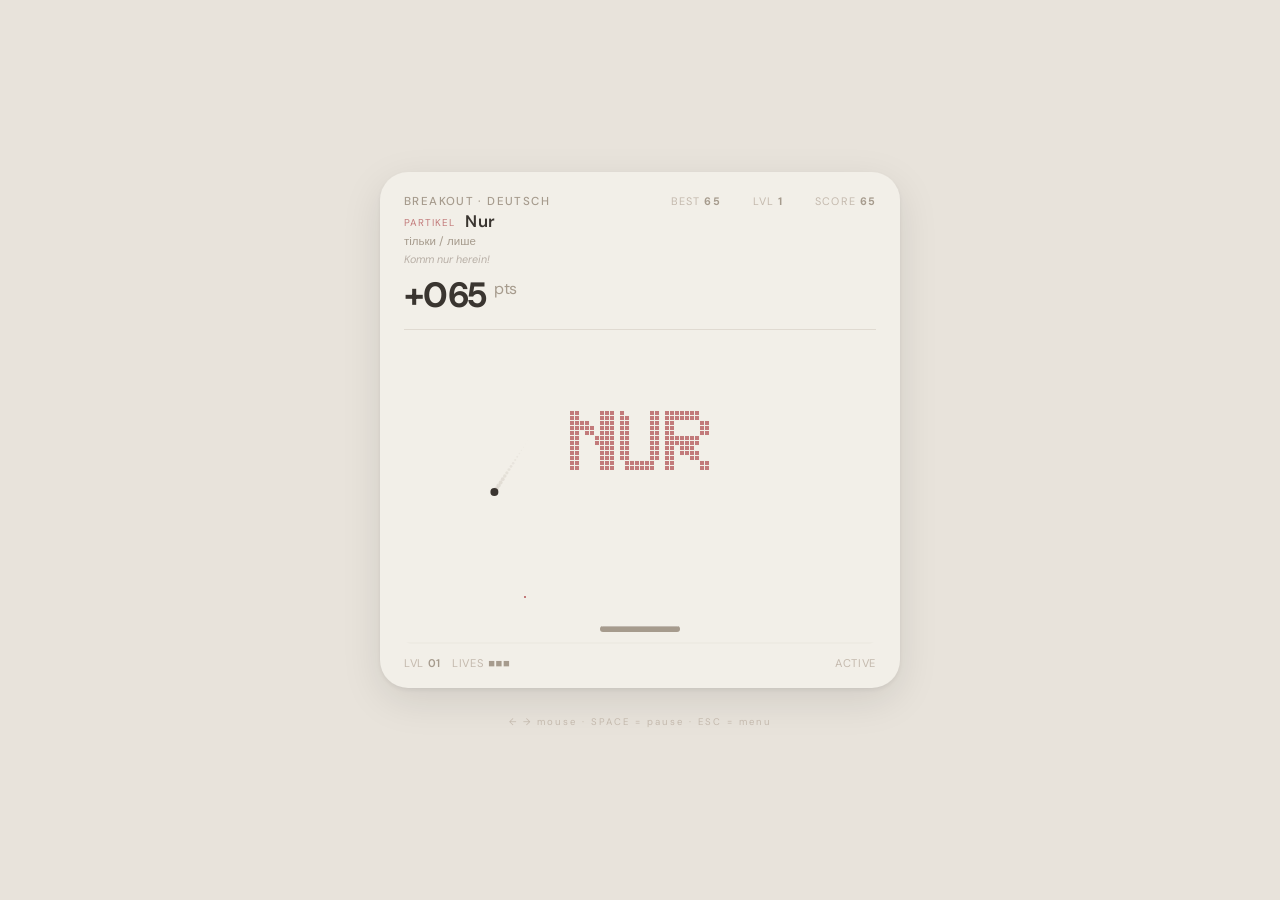
==== commit d9d29fe6: "e" ====
--- a/index.html
+++ b/index.html
@@ -5,383 +5,7 @@
   <meta charset="UTF-8">
   <meta name="viewport" content="width=device-width, initial-scale=1.0, maximum-scale=1.0, user-scalable=no">
   <title>BREAKOUT — Deutsch</title>
-  <style>
-    @import url('https://fonts.googleapis.com/css2?family=DM+Sans:wght@300;400;500;700&display=swap');
-
-    * {
-      margin: 0;
-      padding: 0;
-      box-sizing: border-box;
-    }
-
-    body {
-      background: #E8E3DB;
-      display: flex;
-      flex-direction: column;
-      align-items: center;
-      justify-content: center;
-      min-height: 100vh;
-      font-family: 'DM Sans', 'Helvetica Neue', sans-serif;
-      touch-action: none;
-      overscroll-behavior: none;
-    }
-
-    #card {
-      background: #F2EFE8;
-      border-radius: 28px;
-      box-shadow: 0 2px 4px rgba(0, 0, 0, 0.06), 0 12px 40px rgba(0, 0, 0, 0.10);
-      padding: 22px 24px 18px;
-      width: min(520px, 96vw);
-    }
-
-    #header {
-      display: flex;
-      align-items: baseline;
-      justify-content: space-between;
-      margin-bottom: 2px;
-    }
-
-    #header .label {
-      font-size: 0.72rem;
-      font-weight: 500;
-      letter-spacing: 0.12em;
-      color: #A69B8D;
-      text-transform: uppercase;
-    }
-
-    #tabs {
-      display: flex;
-      gap: 14px;
-      font-size: 0.68rem;
-      letter-spacing: 0.1em;
-      text-transform: uppercase;
-      color: #C4B9AD;
-    }
-
-    #tabs b {
-      color: #A69B8D;
-    }
-
-    #wordDisplay {
-      font-size: 1.05rem;
-      font-weight: 600;
-      color: #3a3530;
-      letter-spacing: 0.03em;
-      line-height: 1.2;
-      margin-bottom: 3px;
-    }
-
-    #wordDisplay .wtype {
-      font-size: 0.62rem;
-      font-weight: 400;
-      color: #C4B9AD;
-      margin-right: 6px;
-      text-transform: uppercase;
-      letter-spacing: 0.1em;
-      vertical-align: middle;
-    }
-
-    #wordTranslation {
-      font-size: 0.72rem;
-      color: #A69B8D;
-      margin-bottom: 3px;
-    }
-
-    #wordExample {
-      font-size: 0.67rem;
-      color: #B8AFA6;
-      margin-bottom: 10px;
-      font-style: italic;
-    }
-
-    #bigScore {
-      font-size: 2.2rem;
-      font-weight: 700;
-      color: #3a3530;
-      letter-spacing: -0.02em;
-      line-height: 1.1;
-      margin-bottom: 14px;
-    }
-
-    #bigScore sup {
-      font-size: 1rem;
-      font-weight: 400;
-      color: #A69B8D;
-      margin-left: 2px;
-    }
-
-    .divider {
-      width: 100%;
-      height: 1px;
-      background: rgba(166, 155, 141, 0.25);
-      margin-bottom: 14px;
-    }
-
-    #gameCanvas {
-      display: block;
-      border-radius: 8px;
-      width: 100%;
-      height: auto;
-      touch-action: none;
-      cursor: pointer;
-    }
-
-    #footer {
-      display: flex;
-      justify-content: space-between;
-      margin-top: 12px;
-      font-size: 0.7rem;
-      color: #C4B9AD;
-      letter-spacing: 0.06em;
-    }
-
-    #footer b {
-      color: #A69B8D;
-      font-weight: 600;
-    }
-
-    #message {
-      font-size: 0.65rem;
-      letter-spacing: 4px;
-      color: #A69B8D;
-      text-transform: uppercase;
-      text-align: center;
-      min-height: 16px;
-      margin-top: 6px;
-    }
-
-    #restartBtn {
-      margin-top: 8px;
-      padding: 5px 20px;
-      background: transparent;
-      color: #A69B8D;
-      border: 1px solid #C4B9AD;
-      border-radius: 20px;
-      font-family: inherit;
-      font-size: 0.65rem;
-      letter-spacing: 3px;
-      cursor: pointer;
-      display: none;
-      text-transform: uppercase;
-    }
-
-    #restartBtn:hover {
-      color: #3a3530;
-      border-color: #A69B8D;
-    }
-
-    #btnWrap {
-      text-align: center;
-    }
-
-    #hint {
-      font-size: 0.6rem;
-      color: #C4B9AD;
-      letter-spacing: 2px;
-      text-align: center;
-      margin-top: 5px;
-    }
-
-    @keyframes scoreFlash {
-      0% {
-        transform: scale(1)
-      }
-
-      40% {
-        transform: scale(1.12)
-      }
-
-      100% {
-        transform: scale(1)
-      }
-    }
-
-    .score-flash {
-      animation: scoreFlash 0.3s ease-out;
-    }
-
-    @keyframes wordPop {
-      0% {
-        opacity: 0;
-        transform: translateY(5px)
-      }
-
-      100% {
-        opacity: 1;
-        transform: translateY(0)
-      }
-    }
-
-    .word-pop {
-      animation: wordPop 0.4s ease-out;
-    }
-
-    #pauseOverlay {
-      position: fixed;
-      inset: 0;
-      background: rgba(58, 53, 48, 0.55);
-      display: none;
-      align-items: center;
-      justify-content: center;
-      z-index: 100;
-    }
-
-    #pauseOverlay.open {
-      display: flex;
-    }
-
-    #pauseBox {
-      background: #F2EFE8;
-      border-radius: 24px;
-      padding: 28px 32px 24px;
-      width: min(380px, 90vw);
-      box-shadow: 0 8px 40px rgba(0, 0, 0, 0.18);
-    }
-
-    #pauseBox h2 {
-      font-size: 0.7rem;
-      letter-spacing: 4px;
-      color: #A69B8D;
-      text-transform: uppercase;
-      margin-bottom: 18px;
-    }
-
-    .pBtn {
-      display: block;
-      width: 100%;
-      padding: 11px 0;
-      background: #EAE6DF;
-      border: none;
-      border-radius: 12px;
-      font-family: inherit;
-      font-size: 0.8rem;
-      font-weight: 500;
-      color: #3a3530;
-      cursor: pointer;
-      margin-bottom: 10px;
-      letter-spacing: 0.05em;
-      transition: background .15s;
-    }
-
-    .pBtn:hover {
-      background: #DDD9D2;
-    }
-
-    .pBtn.accent {
-      background: #3a3530;
-      color: #F2EFE8;
-    }
-
-    .pBtn.accent:hover {
-      background: #2a2520;
-    }
-
-    #matchOverlay {
-      position: fixed;
-      inset: 0;
-      background: rgba(58, 53, 48, 0.6);
-      display: none;
-      align-items: center;
-      justify-content: center;
-      z-index: 200;
-    }
-
-    #matchOverlay.open {
-      display: flex;
-    }
-
-    #matchBox {
-      background: #F2EFE8;
-      border-radius: 24px;
-      padding: 24px 24px 20px;
-      width: min(440px, 96vw);
-      box-shadow: 0 8px 40px rgba(0, 0, 0, 0.2);
-    }
-
-    #matchBox h2 {
-      font-size: 0.65rem;
-      letter-spacing: 3px;
-      color: #A69B8D;
-      text-transform: uppercase;
-      margin-bottom: 4px;
-    }
-
-    #matchBox .sub {
-      font-size: 0.68rem;
-      color: #C4B9AD;
-      margin-bottom: 16px;
-    }
-
-    #matchGrid {
-      display: grid;
-      grid-template-columns: 1fr 1fr;
-      gap: 8px;
-    }
-
-    .mCol {
-      display: flex;
-      flex-direction: column;
-      gap: 6px;
-    }
-
-    .mItem {
-      padding: 9px 12px;
-      background: #EAE6DF;
-      border-radius: 10px;
-      font-size: 0.75rem;
-      font-weight: 500;
-      color: #3a3530;
-      cursor: pointer;
-      border: 2px solid transparent;
-      transition: all .15s;
-      user-select: none;
-      line-height: 1.3;
-    }
-
-    .mItem:hover {
-      background: #DDD9D2;
-    }
-
-    .mItem.selected {
-      border-color: #A69B8D;
-      background: #E0DBD3;
-    }
-
-    .mItem.correct {
-      border-color: #7ab87a;
-      background: #e8f4e8;
-      color: #3a6e3a;
-    }
-
-    .mItem.wrong {
-      border-color: #c27a7a;
-      background: #f4e8e8;
-    }
-
-    #matchResult {
-      font-size: 0.72rem;
-      color: #A69B8D;
-      text-align: center;
-      margin-top: 12px;
-      min-height: 18px;
-    }
-
-    #matchClose {
-      display: block;
-      width: 100%;
-      margin-top: 12px;
-      padding: 10px 0;
-      background: #3a3530;
-      color: #F2EFE8;
-      border: none;
-      border-radius: 12px;
-      font-family: inherit;
-      font-size: 0.75rem;
-      letter-spacing: 2px;
-      cursor: pointer;
-      text-transform: uppercase;
-    }
-  </style>
+  <link rel="stylesheet" href="css/style.css">
 </head>
 
 <body>
@@ -417,7 +41,10 @@
         <span>Score <b id="scoreVal">0</b></span>
       </div>
     </div>
-    <div id="wordDisplay"><span class="wtype" id="wType"></span><span id="wWord"></span></div>
+    <div id="wordDisplay">
+      <span class="wtype" id="wType"></span>
+      <span id="wWord"></span>
+    </div>
     <div id="wordTranslation"></div>
     <div id="wordExample"></div>
     <div id="bigScore">+<span id="bigScoreVal">000</span> <sup>pts</sup></div>
@@ -428,659 +55,21 @@
       <span id="f-status">ACTIVE</span>
     </div>
   </div>
+
   <div id="message"></div>
   <div id="btnWrap"><button id="restartBtn" onclick="restartGame()">› RESTART</button></div>
   <div id="hint">← → mouse · SPACE = pause · ESC = menu</div>
 
-  <script>
-    const canvas = document.getElementById('gameCanvas');
-    const ctx = canvas.getContext('2d');
-    const W = 472, H = 300;
-
-    const SZ = 4, GAP = 1, CELL = SZ + GAP;
-    const COLS = 55, ROWS = 10;
-    const GRID_W = COLS * CELL - GAP;          // 274px
-    const OX = Math.floor((W - GRID_W) / 2);  // 99px — left edge of grid
-    const WORD_ZONE_H = ROWS * CELL - GAP;     // 49px
-    // Place word zone centered at ~42% of canvas height
-    const OY = Math.round(H * 0.42 - WORD_ZONE_H / 2); // ≈ 102
-
-    const PADDLE_Y = H - 18;
-    const GRAVITY = 0.15;
-    const TRAIL_LEN = 18;
-    const BONUS_DUR = 10000; // ms
-
-    const TYPE_COLORS = { adv: '#7a9fc2', part: '#c27a7a', konj: '#7ab87a', adj: '#b09fc2', phrase: '#c2a87a' };
-    const TYPE_LABELS = { adv: 'Adverb', part: 'Partikel', konj: 'Konj.', adj: 'Adjektiv', phrase: 'Phrase' };
-
-    const WORDS = [
-      { type: 'adv', word: 'TATSACHLICH', tr: 'справді / насправді', ex: 'Das ist tatsächlich wahr.' },
-      { type: 'adv', word: 'EIGENTLICH', tr: 'власне / насправді', ex: 'Was willst du eigentlich?' },
-      { type: 'adv', word: 'UNGEFAHR', tr: 'приблизно', ex: 'Es dauert ungefähr eine Stunde.' },
-      { type: 'adv', word: 'NORMALERWEISE', tr: 'зазвичай', ex: 'Normalerweise komme ich pünktlich.' },
-      { type: 'adv', word: 'MEISTENS', tr: 'найчастіше', ex: 'Ich esse meistens zu Hause.' },
-      { type: 'adv', word: 'MANCHMAL', tr: 'іноді', ex: 'Manchmal bin ich müde.' },
-      { type: 'adv', word: 'SELTEN', tr: 'рідко', ex: 'Er kommt selten zu spät.' },
-      { type: 'adv', word: 'SOFORT', tr: 'одразу / негайно', ex: 'Ich komme sofort!' },
-      { type: 'adv', word: 'PLOTZLICH', tr: 'раптово', ex: 'Plötzlich wurde es dunkel.' },
-      { type: 'adv', word: 'INZWISCHEN', tr: 'тим часом', ex: 'Inzwischen wohne ich in Berlin.' },
-      { type: 'adv', word: 'SEITDEM', tr: 'з того часу', ex: 'Seitdem habe ich ihn nicht gesehen.' },
-      { type: 'adv', word: 'VORHIN', tr: 'щойно / нещодавно', ex: 'Ich war vorhin beim Arzt.' },
-      { type: 'adv', word: 'NACHHER', tr: 'потім / після', ex: 'Wir reden nachher darüber.' },
-      { type: 'adv', word: 'UBRIGENS', tr: 'до речі', ex: 'Übrigens, morgen ist Montag.' },
-      { type: 'adv', word: 'TROTZDEM', tr: 'все одно / незважаючи', ex: 'Es regnet, trotzdem gehe ich.' },
-      { type: 'adv', word: 'DESHALB', tr: 'тому / через це', ex: 'Er ist krank, deshalb bleibt er.' },
-      { type: 'adv', word: 'DESWEGEN', tr: 'через це / тому', ex: 'Deswegen bin ich hier.' },
-      { type: 'adv', word: 'DENNOCH', tr: 'проте / все ж таки', ex: 'Dennoch hat er gewonnen.' },
-      { type: 'adv', word: 'ALLERDINGS', tr: 'однак / щоправда', ex: 'Es ist schön, allerdings teuer.' },
-      { type: 'adv', word: 'JEDENFALLS', tr: 'у будь-якому разі', ex: 'Jedenfalls war es interessant.' },
-      { type: 'adv', word: 'MINDESTENS', tr: 'щонайменше', ex: 'Es dauert mindestens zwei Stunden.' },
-      { type: 'adv', word: 'WENIGSTENS', tr: 'принаймні', ex: 'Wenigstens hat es nicht geregnet.' },
-      { type: 'adv', word: 'ZIEMLICH', tr: 'досить / доволі', ex: 'Das Essen war ziemlich gut.' },
-      { type: 'adv', word: 'BESONDERS', tr: 'особливо', ex: 'Das gefällt mir besonders gut.' },
-      { type: 'adv', word: 'KAUM', tr: 'ледве / ледь', ex: 'Ich kann das kaum glauben.' },
-      { type: 'adv', word: 'FAST', tr: 'майже', ex: 'Ich bin fast fertig.' },
-      { type: 'adv', word: 'INSGESAMT', tr: 'загалом / всього', ex: 'Das kostet insgesamt 50 Euro.' },
-      { type: 'adv', word: 'DABEI', tr: 'при цьому / поруч', ex: 'Ich war dabei, als es passierte.' },
-      { type: 'adv', word: 'DAZU', tr: 'до цього / крім того', ex: 'Ich habe nichts dazu gesagt.' },
-      { type: 'adv', word: 'BEREITS', tr: 'вже / ще раніше', ex: 'Ich habe das bereits gemacht.' },
-      { type: 'part', word: 'DOCH', tr: 'ж / але ж / таки', ex: 'Das weißt du doch!' },
-      { type: 'part', word: 'DENN', tr: 'же (у питаннях)', ex: 'Was machst du denn hier?' },
-      { type: 'part', word: 'MAL', tr: 'но / будь ласка', ex: 'Kannst du mal helfen?' },
-      { type: 'part', word: 'HALT', tr: 'ну от / так вже є', ex: 'Das ist halt so.' },
-      { type: 'part', word: 'EBEN', tr: 'саме / ну ось', ex: 'Das ist eben das Problem.' },
-      { type: 'part', word: 'JA', tr: 'ж / адже (підсилення)', ex: 'Das ist ja interessant!' },
-      { type: 'part', word: 'WOHL', tr: 'мабуть / мусить бути', ex: 'Er ist wohl krank.' },
-      { type: 'part', word: 'SCHON', tr: 'вже / та вже', ex: 'Das wird schon klappen.' },
-      { type: 'part', word: 'RUHIG', tr: 'спокійно / сміливо', ex: 'Du kannst ruhig gehen.' },
-      { type: 'part', word: 'BLOSS', tr: 'тільки / же', ex: 'Mach das bloß nicht!' },
-      { type: 'part', word: 'NUR', tr: 'тільки / лише', ex: 'Komm nur herein!' },
-      { type: 'part', word: 'ETWA', tr: 'невже / хіба', ex: 'Bist du etwa müde?' },
-      { type: 'part', word: 'SOGAR', tr: 'навіть', ex: 'Er spricht sogar Russisch.' },
-      { type: 'part', word: 'ZUMINDEST', tr: 'принаймні', ex: 'Zumindest hat er angerufen.' },
-      { type: 'part', word: 'IMMERHIN', tr: 'все ж таки', ex: 'Immerhin hat er es versucht.' },
-      { type: 'konj', word: 'OBWOHL', tr: 'хоча / незважаючи', ex: 'Obwohl er müde war, arbeitete er.' },
-      { type: 'konj', word: 'WAHREND', tr: 'поки / тоді як', ex: 'Während ich koche, liest er.' },
-      { type: 'konj', word: 'NACHDEM', tr: 'після того як', ex: 'Nachdem er gegessen hatte, schlief er.' },
-      { type: 'konj', word: 'SOBALD', tr: 'щойно / як тільки', ex: 'Sobald er kommt, rufe ich an.' },
-      { type: 'konj', word: 'SOLANGE', tr: 'поки / доки', ex: 'Solange ich hier bin, bin ich glücklich.' },
-      { type: 'konj', word: 'DAMIT', tr: 'щоб (мета)', ex: 'Ich erkläre es, damit du verstehst.' },
-      { type: 'konj', word: 'FALLS', tr: 'якщо / у разі якщо', ex: 'Falls du kommst, ruf an.' },
-      { type: 'konj', word: 'SOFERN', tr: 'за умови що', ex: 'Sofern es klappt, fahren wir.' },
-      { type: 'konj', word: 'BEVOR', tr: 'перед тим як', ex: 'Bevor du gehst, sag mir Bescheid.' },
-      { type: 'konj', word: 'SODASS', tr: 'так що / тому що', ex: 'Er ist krank, sodass er bleibt.' },
-      { type: 'konj', word: 'ENTWEDER', tr: 'або... або', ex: 'Entweder kommst du, oder ich gehe.' },
-      { type: 'konj', word: 'WEDER', tr: 'ні... ні', ex: 'Das ist weder gut noch schlecht.' },
-      { type: 'konj', word: 'SONDERN', tr: 'а (після заперечення)', ex: 'Nicht ich, sondern er hat recht.' },
-      { type: 'konj', word: 'ZWAR', tr: 'хоча й / правда', ex: 'Das ist zwar teuer, aber gut.' },
-      { type: 'konj', word: 'INDEM', tr: 'тим що / шляхом того', ex: 'Er lernt, indem er liest.' },
-      { type: 'adj', word: 'ZUFRIEDEN', tr: 'задоволений', ex: 'Ich bin damit zufrieden.' },
-      { type: 'adj', word: 'NEUGIERIG', tr: 'цікавий / допитливий', ex: 'Er ist sehr neugierig.' },
-      { type: 'adj', word: 'ZUVERLASSIG', tr: 'надійний', ex: 'Sie ist eine zuverlässige Kollegin.' },
-      { type: 'adj', word: 'ENTSPANNT', tr: 'розслаблений / спокійний', ex: 'Nach dem Urlaub bin ich entspannt.' },
-      { type: 'adj', word: 'AUFGEREGT', tr: 'схвильований', ex: 'Die Kinder sind ganz aufgeregt.' },
-      { type: 'adj', word: 'ENTTAUSCHT', tr: 'розчарований', ex: 'Ich bin enttäuscht von ihm.' },
-      { type: 'adj', word: 'STOLZ', tr: 'гордий', ex: 'Sie ist stolz auf ihren Sohn.' },
-      { type: 'adj', word: 'NERVOS', tr: 'нервовий', ex: 'Vor dem Test bin ich nervös.' },
-      { type: 'adj', word: 'GLEICHZEITIG', tr: 'одночасний / водночас', ex: 'Das kann ich nicht gleichzeitig.' },
-      { type: 'adj', word: 'GEWOHNT', tr: 'звичний / призвичаєний', ex: 'Ich bin das gewohnt.' },
-      { type: 'adj', word: 'BESORGT', tr: 'стурбований', ex: 'Die Eltern sind besorgt.' },
-      { type: 'adj', word: 'ERSTAUNT', tr: 'здивований', ex: 'Ich bin erstaunt über die Nachricht.' },
-      { type: 'adj', word: 'SELBSTANDIG', tr: 'самостійний', ex: 'Sie arbeitet selbständig.' },
-      { type: 'adj', word: 'VERTRAUT', tr: 'знайомий / близький', ex: 'Das kommt mir vertraut vor.' },
-      { type: 'adj', word: 'AUSREICHEND', tr: 'достатній', ex: 'Das ist ausreichend für uns.' },
-      { type: 'phrase', word: 'ZUNACHST', tr: 'спочатку / передусім', ex: 'Zunächst müssen wir planen.' },
-      { type: 'phrase', word: 'SCHLIESSLICH', tr: 'зрештою / нарешті', ex: 'Schließlich haben wir es geschafft.' },
-      { type: 'phrase', word: 'EINERSEITS', tr: 'з одного боку', ex: 'Einerseits ist es teuer.' },
-      { type: 'phrase', word: 'ANDERERSEITS', tr: 'з іншого боку', ex: 'Andererseits ist es praktisch.' },
-      { type: 'phrase', word: 'IMGRUNDE', tr: 'по суті / власне', ex: 'Im Grunde bin ich einverstanden.' },
-      { type: 'phrase', word: 'NEBENBEI', tr: 'між іншим / паралельно', ex: 'Nebenbei arbeite ich als Kellner.' },
-      { type: 'phrase', word: 'SOZUSAGEN', tr: 'так би мовити', ex: 'Er ist sozusagen mein Chef.' },
-      { type: 'phrase', word: 'KEINESFALLS', tr: 'жодним чином', ex: 'Das darf keinesfalls passieren.' },
-      { type: 'phrase', word: 'GERADEZU', tr: 'прямо-таки / мало не', ex: 'Das ist geradezu unglaublich.' },
-      { type: 'phrase', word: 'ANSONSTEN', tr: 'інакше / а так', ex: 'Ansonsten läuft alles gut.' },
-      { type: 'phrase', word: 'VORAUSSICHTLICH', tr: 'очевидно / за прогнозом', ex: 'Er kommt voraussichtlich morgen.' },
-      { type: 'phrase', word: 'INWIEFERN', tr: 'якою мірою / наскільки', ex: 'Inwiefern hilft das?' },
-      { type: 'phrase', word: 'MITUNTER', tr: 'інколи / часом', ex: 'Das passiert mitunter.' },
-      { type: 'phrase', word: 'DEMENTSPRECHEND', tr: 'відповідно до цього', ex: 'Dementsprechend handeln wir.' },
-      { type: 'phrase', word: 'UNVERZUGLICH', tr: 'негайно / без зволікань', ex: 'Bitte unverzüglich antworten.' },
-      { type: 'phrase', word: 'IMMERWIEDER', tr: 'знову і знову', ex: 'Er macht immer wieder Fehler.' },
-      { type: 'phrase', word: 'INDERTAT', tr: 'справді / дійсно', ex: 'Das ist in der Tat schwierig.' },
-      { type: 'phrase', word: 'DEMZUFOLGE', tr: 'отже / звідси виходить', ex: 'Demzufolge ist er schuldig.' },
-      { type: 'phrase', word: 'INFOLGEDESSEN', tr: 'внаслідок цього', ex: 'Infolgedessen mussten wir warten.' },
-      { type: 'phrase', word: 'NICHTSDESTOTROTZ', tr: 'незважаючи на це', ex: 'Nichtsdestotrotz machen wir weiter.' },
-      { type: 'phrase', word: 'IMALLGEMEINEN', tr: 'загалом кажучи', ex: 'Im Allgemeinen ist es gut.' },
-    ];
-
-    const FONT5 = {
-      'A': [[0, 1, 1, 1, 0], [1, 0, 0, 0, 1], [1, 0, 0, 0, 1], [1, 1, 1, 1, 1], [1, 0, 0, 0, 1], [1, 0, 0, 0, 1], [1, 0, 0, 0, 1]],
-      'B': [[1, 1, 1, 1, 0], [1, 0, 0, 0, 1], [1, 0, 0, 0, 1], [1, 1, 1, 1, 0], [1, 0, 0, 0, 1], [1, 0, 0, 0, 1], [1, 1, 1, 1, 0]],
-      'C': [[0, 1, 1, 1, 0], [1, 0, 0, 0, 1], [1, 0, 0, 0, 0], [1, 0, 0, 0, 0], [1, 0, 0, 0, 0], [1, 0, 0, 0, 1], [0, 1, 1, 1, 0]],
-      'D': [[1, 1, 1, 1, 0], [1, 0, 0, 0, 1], [1, 0, 0, 0, 1], [1, 0, 0, 0, 1], [1, 0, 0, 0, 1], [1, 0, 0, 0, 1], [1, 1, 1, 1, 0]],
-      'E': [[1, 1, 1, 1, 1], [1, 0, 0, 0, 0], [1, 0, 0, 0, 0], [1, 1, 1, 1, 0], [1, 0, 0, 0, 0], [1, 0, 0, 0, 0], [1, 1, 1, 1, 1]],
-      'F': [[1, 1, 1, 1, 1], [1, 0, 0, 0, 0], [1, 0, 0, 0, 0], [1, 1, 1, 1, 0], [1, 0, 0, 0, 0], [1, 0, 0, 0, 0], [1, 0, 0, 0, 0]],
-      'G': [[0, 1, 1, 1, 0], [1, 0, 0, 0, 1], [1, 0, 0, 0, 0], [1, 0, 1, 1, 1], [1, 0, 0, 0, 1], [1, 0, 0, 0, 1], [0, 1, 1, 1, 0]],
-      'H': [[1, 0, 0, 0, 1], [1, 0, 0, 0, 1], [1, 0, 0, 0, 1], [1, 1, 1, 1, 1], [1, 0, 0, 0, 1], [1, 0, 0, 0, 1], [1, 0, 0, 0, 1]],
-      'I': [[1, 1, 1, 1, 1], [0, 0, 1, 0, 0], [0, 0, 1, 0, 0], [0, 0, 1, 0, 0], [0, 0, 1, 0, 0], [0, 0, 1, 0, 0], [1, 1, 1, 1, 1]],
-      'J': [[0, 0, 0, 0, 1], [0, 0, 0, 0, 1], [0, 0, 0, 0, 1], [0, 0, 0, 0, 1], [0, 0, 0, 0, 1], [1, 0, 0, 0, 1], [0, 1, 1, 1, 0]],
-      'K': [[1, 0, 0, 0, 1], [1, 0, 0, 1, 0], [1, 0, 1, 0, 0], [1, 1, 0, 0, 0], [1, 0, 1, 0, 0], [1, 0, 0, 1, 0], [1, 0, 0, 0, 1]],
-      'L': [[1, 0, 0, 0, 0], [1, 0, 0, 0, 0], [1, 0, 0, 0, 0], [1, 0, 0, 0, 0], [1, 0, 0, 0, 0], [1, 0, 0, 0, 0], [1, 1, 1, 1, 1]],
-      'M': [[1, 0, 0, 0, 1], [1, 1, 0, 1, 1], [1, 0, 1, 0, 1], [1, 0, 0, 0, 1], [1, 0, 0, 0, 1], [1, 0, 0, 0, 1], [1, 0, 0, 0, 1]],
-      'N': [[1, 0, 0, 0, 1], [1, 1, 0, 0, 1], [1, 0, 1, 0, 1], [1, 0, 0, 1, 1], [1, 0, 0, 0, 1], [1, 0, 0, 0, 1], [1, 0, 0, 0, 1]],
-      'O': [[0, 1, 1, 1, 0], [1, 0, 0, 0, 1], [1, 0, 0, 0, 1], [1, 0, 0, 0, 1], [1, 0, 0, 0, 1], [1, 0, 0, 0, 1], [0, 1, 1, 1, 0]],
-      'P': [[1, 1, 1, 1, 0], [1, 0, 0, 0, 1], [1, 0, 0, 0, 1], [1, 1, 1, 1, 0], [1, 0, 0, 0, 0], [1, 0, 0, 0, 0], [1, 0, 0, 0, 0]],
-      'Q': [[0, 1, 1, 1, 0], [1, 0, 0, 0, 1], [1, 0, 0, 0, 1], [1, 0, 0, 0, 1], [1, 0, 1, 0, 1], [1, 0, 0, 1, 0], [0, 1, 1, 0, 1]],
-      'R': [[1, 1, 1, 1, 0], [1, 0, 0, 0, 1], [1, 0, 0, 0, 1], [1, 1, 1, 1, 0], [1, 0, 1, 0, 0], [1, 0, 0, 1, 0], [1, 0, 0, 0, 1]],
-      'S': [[0, 1, 1, 1, 0], [1, 0, 0, 0, 1], [1, 0, 0, 0, 0], [0, 1, 1, 1, 0], [0, 0, 0, 0, 1], [1, 0, 0, 0, 1], [0, 1, 1, 1, 0]],
-      'T': [[1, 1, 1, 1, 1], [0, 0, 1, 0, 0], [0, 0, 1, 0, 0], [0, 0, 1, 0, 0], [0, 0, 1, 0, 0], [0, 0, 1, 0, 0], [0, 0, 1, 0, 0]],
-      'U': [[1, 0, 0, 0, 1], [1, 0, 0, 0, 1], [1, 0, 0, 0, 1], [1, 0, 0, 0, 1], [1, 0, 0, 0, 1], [1, 0, 0, 0, 1], [0, 1, 1, 1, 0]],
-      'V': [[1, 0, 0, 0, 1], [1, 0, 0, 0, 1], [1, 0, 0, 0, 1], [1, 0, 0, 0, 1], [0, 1, 0, 1, 0], [0, 1, 0, 1, 0], [0, 0, 1, 0, 0]],
-      'W': [[1, 0, 0, 0, 1], [1, 0, 0, 0, 1], [1, 0, 0, 0, 1], [1, 0, 1, 0, 1], [1, 0, 1, 0, 1], [1, 1, 0, 1, 1], [1, 0, 0, 0, 1]],
-      'X': [[1, 0, 0, 0, 1], [0, 1, 0, 1, 0], [0, 0, 1, 0, 0], [0, 0, 1, 0, 0], [0, 0, 1, 0, 0], [0, 1, 0, 1, 0], [1, 0, 0, 0, 1]],
-      'Y': [[1, 0, 0, 0, 1], [0, 1, 0, 1, 0], [0, 0, 1, 0, 0], [0, 0, 1, 0, 0], [0, 0, 1, 0, 0], [0, 0, 1, 0, 0], [0, 0, 1, 0, 0]],
-      'Z': [[1, 1, 1, 1, 1], [0, 0, 0, 1, 0], [0, 0, 1, 0, 0], [0, 1, 0, 0, 0], [1, 0, 0, 0, 0], [1, 0, 0, 0, 0], [1, 1, 1, 1, 1]],
-    };
-
-    function shuffle(a) { const b = [...a]; for (let i = b.length - 1; i > 0; i--) { const j = Math.floor(Math.random() * (i + 1));[b[i], b[j]] = [b[j], b[i]]; } return b; }
-
-    // ── THE FIX: ps computed from GRID_W, startX relative to OX ──
-    function buildWordSet(wordObj) {
-      const text = wordObj.word.toUpperCase();
-      const len = text.length;
-
-      // ps must fit within GRID_W pixels (not W!)
-      const maxPsByW = Math.floor(GRID_W / (6 * len - 1));
-      const maxPsByH = Math.floor(WORD_ZONE_H / 7);
-      let ps = Math.min(maxPsByW, maxPsByH);
-      ps = Math.max(1, Math.min(ps, 6));
-
-      const fontPxW = ps * (6 * len - 1);
-      const fontPxH = ps * 7;
-
-      // Center within grid area [OX .. OX+GRID_W]
-      const startX = OX + Math.floor((GRID_W - fontPxW) / 2);
-      const startY = OY + Math.floor((WORD_ZONE_H - fontPxH) / 2);
-
-      const set = new Set();
-      for (let ci = 0; ci < len; ci++) {
-        const bm = FONT5[text[ci]];
-        if (!bm) continue;
-        const charStartX = startX + ci * (5 * ps + ps);
-        for (let py = 0; py < 7; py++) {
-          for (let px = 0; px < 5; px++) {
-            if (!bm[py][px]) continue;
-            const bx = charStartX + px * ps;
-            const by = startY + py * ps;
-            // iterate every pixel in the ps×ps block
-            for (let dy = 0; dy < ps; dy++) {
-              for (let dx = 0; dx < ps; dx++) {
-                const rx = bx + dx - OX;
-                const ry = by + dy - OY;
-                if (rx < 0 || ry < 0) continue;
-                // only mark if inside a block cell, not gap
-                if (rx % CELL < SZ && ry % CELL < SZ) {
-                  const col = Math.floor(rx / CELL);
-                  const row = Math.floor(ry / CELL);
-                  if (row >= 0 && row < ROWS && col >= 0 && col < COLS)
-                    set.add(row + ',' + col);
-                }
-              }
-            }
-          }
-        }
-      }
-      return set;
-    }
-
-    // ── Bonus system ──────────────────────────────────────────────
-    // bonusType: null | 'debris' | 'pierce'
-    // bonusItem: { x, y, w, h, type, blink }  — a powerup tile on the grid
-    // bonusActive: { type, expiresAt }
-    let bonusItem = null;   // powerup waiting to be collected
-    let bonusActive = null;   // currently active powerup
-    let bonusTimer = null;
-    let nextBonusAt = 0;      // timestamp when next bonus may spawn
-
-    function spawnBonus() {
-      if (bonusItem) return;  // only one at a time
-      const type = Math.random() < 0.5 ? 'debris' : 'pierce';
-      // pick a random alive block position
-      const alive = blocks.filter(b => b.alive);
-      if (alive.length < 5) return;
-      const bl = alive[Math.floor(Math.random() * alive.length)];
-      bonusItem = { x: bl.x - 1, y: bl.y - 1, w: SZ + 2, h: SZ + 2, type, blink: 0 };
-    }
-
-    function drawBonus() {
-      if (!bonusItem) return;
-      bonusItem.blink = (bonusItem.blink + 1) % 30;
-      const alpha = bonusItem.blink < 15 ? 1 : 0.45;
-      ctx.globalAlpha = alpha;
-      ctx.fillStyle = bonusItem.type === 'debris' ? '#c2a87a' : '#c27a7a';
-      ctx.beginPath();
-      ctx.roundRect(bonusItem.x, bonusItem.y, bonusItem.w, bonusItem.h, 2);
-      ctx.fill();
-      // icon
-      ctx.fillStyle = '#fff';
-      ctx.font = `${SZ + 1}px sans-serif`;
-      ctx.textAlign = 'center'; ctx.textBaseline = 'middle';
-      ctx.fillText(bonusItem.type === 'debris' ? '★' : '●', bonusItem.x + bonusItem.w / 2, bonusItem.y + bonusItem.h / 2);
-      ctx.textAlign = 'left'; ctx.textBaseline = 'alphabetic';
-      ctx.globalAlpha = 1;
-    }
-
-    function checkBonusCollect(b) {
-      if (!bonusItem) return;
-      if (b.x + b.r > bonusItem.x && b.x - b.r < bonusItem.x + bonusItem.w &&
-        b.y + b.r > bonusItem.y && b.y - b.r < bonusItem.y + bonusItem.h) {
-        activateBonus(bonusItem.type);
-        bonusItem = null;
-      }
-    }
-
-    function activateBonus(type) {
-      if (bonusTimer) clearTimeout(bonusTimer);
-      bonusActive = { type, expiresAt: performance.now() + BONUS_DUR };
-      bonusTimer = setTimeout(() => { bonusActive = null; }, BONUS_DUR);
-      const msg = type === 'debris' ? '★ DEBRIS MULTIBALL 10s' : '● PIERCE BALL 10s';
-      showMsg(msg, 2500);
-      nextBonusAt = performance.now() + 15000; // next bonus not before 15s
-    }
-
-    function drawBonusHUD() {
-      if (!bonusActive) return;
-      const rem = Math.max(0, bonusActive.expiresAt - performance.now()) / 1000;
-      const pct = rem / (BONUS_DUR / 1000);
-      ctx.fillStyle = bonusActive.type === 'debris' ? 'rgba(194,168,122,0.25)' : 'rgba(194,122,122,0.25)';
-      ctx.fillRect(0, H - 6, W * pct, 5);
-      ctx.fillStyle = bonusActive.type === 'debris' ? '#c2a87a' : '#c27a7a';
-      ctx.fillRect(0, H - 6, W * pct, 2);
-    }
-
-    // ── State ────────────────────────────────────────────────────
-    let paddle, blocks, balls, debris2;
-    let score, lives, level, gameOver, won, paused, animId;
-    let levelOrder = [];
-    let keys = {};
-
-    function loadBest() { return parseInt(localStorage.getItem('bde6') || '0', 10); }
-    function saveBest(s) { if (s > loadBest()) localStorage.setItem('bde6', String(s)); }
-    function currentWord() { return WORDS[levelOrder[(level - 1) % levelOrder.length]]; }
-
-    function newBall() {
-      const spd = 3.2 + Math.min(level - 1, 40) * 0.07;
-      const dir = Math.random() > .5 ? 1 : -1;
-      return { x: W / 2, y: 50, r: 4, dx: dir * spd * 0.65, dy: spd, isMini: false, pierce: false, trail: [] };
-    }
-
-    function initGame() {
-      score = 0; lives = 3; level = 1; gameOver = false; won = false; paused = false;
-      bonusItem = null; bonusActive = null;
-      if (bonusTimer) { clearTimeout(bonusTimer); bonusTimer = null; }
-      nextBonusAt = performance.now() + 8000;
-      levelOrder = shuffle(WORDS.map((_, i) => i));
-      document.getElementById('message').textContent = '';
-      document.getElementById('restartBtn').style.display = 'none';
-      document.getElementById('f-status').textContent = 'ACTIVE';
-      showWord(); initLevel(); updateHUD();
-    }
-
-    function initLevel() {
-      paddle = { x: W / 2 - 40, y: PADDLE_Y, w: 80, h: 6 };
-      balls = [newBall()];
-      debris2 = [];
-      blocks = [];
-      bonusItem = null;
-      const alive = buildWordSet(currentWord());
-      for (let r = 0; r < ROWS; r++)for (let c = 0; c < COLS; c++)
-        blocks.push({ x: OX + c * CELL, y: OY + r * CELL, w: SZ, h: SZ, alive: alive.has(r + ',' + c), pts: (ROWS - r) * 5 });
-    }
-
-    function showWord() {
-      const w = currentWord();
-      const col = TYPE_COLORS[w.type] || '#A69B8D';
-      document.getElementById('wType').textContent = TYPE_LABELS[w.type] || '';
-      document.getElementById('wType').style.color = col;
-      document.getElementById('wWord').textContent = w.word.charAt(0) + w.word.slice(1).toLowerCase();
-      document.getElementById('wordTranslation').textContent = w.tr;
-      document.getElementById('wordExample').textContent = w.ex || '';
-      const d = document.getElementById('wordDisplay');
-      d.classList.remove('word-pop'); void d.offsetWidth; d.classList.add('word-pop');
-    }
-
-    let msgTO = null;
-    function showMsg(txt, dur = 2000) {
-      document.getElementById('message').textContent = txt;
-      if (msgTO) clearTimeout(msgTO);
-      msgTO = setTimeout(() => { document.getElementById('message').textContent = ''; }, dur);
-    }
-
-    function updateHUD() {
-      saveBest(score);
-      document.getElementById('scoreVal').textContent = score;
-      document.getElementById('bigScoreVal').textContent = String(score).padStart(3, '0');
-      document.getElementById('levelVal').textContent = level;
-      document.getElementById('bestVal').textContent = loadBest();
-      document.getElementById('f-level').textContent = String(level).padStart(2, '0');
-      const lv = ['■■■', '■■□', '■□□', '□□□'];
-      document.getElementById('f-lives').textContent = lv[3 - Math.max(0, Math.min(3, lives))];
-    }
-
-    let flashTO = null;
-    function flashScore() {
-      const el = document.getElementById('bigScore');
-      el.classList.remove('score-flash'); void el.offsetWidth; el.classList.add('score-flash');
-      if (flashTO) clearTimeout(flashTO);
-      flashTO = setTimeout(() => el.classList.remove('score-flash'), 320);
-    }
-
-    function spawnDebris2(bx, by) {
-      const cx = bx + SZ / 2, cy = by + SZ / 2;
-      for (let i = 0; i < 6; i++) {
-        const a = Math.PI * 2 * i / 6 + (Math.random() - .5) * .5;
-        const sp = 1 + Math.random() * 2.5;
-        debris2.push({ x: cx, y: cy, dx: Math.cos(a) * sp, dy: Math.sin(a) * sp + .5, sz: 1.5 + Math.random() * 2 });
-      }
-    }
-
-    function debrisToMiniball(d) {
-      if (balls.length > 8) return; // cap
-      const spd = 3.5 + Math.min(level, 30) * .08;
-      const hit = (d.x - (paddle.x + paddle.w / 2)) / (paddle.w / 2);
-      const newBall = {
-        x: d.x, y: paddle.y - 5, r: 4,
-        dx: hit * spd * .8 + (Math.random() - .5), dy: -(spd + Math.random()),
-        isMini: false, pierce: bonusActive?.type === 'pierce', trail: []
-      };
-      balls.push(newBall);
-    }
-
-    function updateBall(b) {
-      b.trail.push({ x: b.x, y: b.y });
-      if (b.trail.length > TRAIL_LEN) b.trail.shift();
-      b.x += b.dx; b.y += b.dy;
-      if (b.x - b.r < 0) { b.x = b.r; b.dx = Math.abs(b.dx); }
-      if (b.x + b.r > W) { b.x = W - b.r; b.dx = -Math.abs(b.dx); }
-      if (b.y - b.r < 0) { b.y = b.r; b.dy = Math.abs(b.dy); }
-      // Paddle
-      if (b.dy > 0 && b.x > paddle.x && b.x < paddle.x + paddle.w &&
-        b.y + b.r >= paddle.y && b.y + b.r <= paddle.y + paddle.h + 8) {
-        b.y = paddle.y - b.r;
-        const spd = Math.sqrt(b.dx * b.dx + b.dy * b.dy);
-        const hit = (b.x - (paddle.x + paddle.w / 2)) / (paddle.w / 2);
-        b.dx = hit * Math.max(spd, 3.0); b.dy = -Math.abs(b.dy);
-        b.trail = []; b.isMini = false;
-        b.pierce = bonusActive?.type === 'pierce' || false;
-      }
-      // Bonus pickup
-      checkBonusCollect(b);
-      // Blocks
-      let hits = b.pierce ? 2 : 1; // pierce hits 2 blocks per frame
-      for (const bl of blocks) {
-        if (!bl.alive || hits <= 0) continue;
-        if (b.x + b.r > bl.x && b.x - b.r < bl.x + bl.w &&
-          b.y + b.r > bl.y && b.y - b.r < bl.y + bl.h) {
-          bl.alive = false; score += bl.pts; flashScore(); updateHUD();
-          spawnDebris2(bl.x, bl.y);
-          hits--;
-          if (!b.pierce) {
-            const ot = b.y + b.r - bl.y, ob = bl.y + bl.h - (b.y - b.r);
-            const ol = b.x + b.r - bl.x, or2 = bl.x + bl.w - (b.x - b.r);
-            if (Math.min(ot, ob) < Math.min(ol, or2)) b.dy *= -1; else b.dx *= -1;
-          }
-          break;
-        }
-      }
-    }
-
-    function drawBg() { ctx.fillStyle = '#F2EFE8'; ctx.fillRect(0, 0, W, H); }
-    function drawBlocks() {
-      ctx.fillStyle = TYPE_COLORS[currentWord().type] || '#3a3530';
-      for (const b of blocks) if (b.alive) ctx.fillRect(b.x, b.y, b.w, b.h);
-    }
-    function drawPaddle() {
-      ctx.fillStyle = '#A69B8D';
-      ctx.beginPath(); ctx.roundRect(paddle.x, paddle.y, paddle.w, paddle.h, 3); ctx.fill();
-      ctx.fillStyle = 'rgba(255,255,255,0.3)';
-      ctx.fillRect(paddle.x + 2, paddle.y, paddle.w - 4, 1);
-    }
-    function drawBalls() {
-      for (const b of balls) {
-        for (let i = 0; i < b.trail.length; i++) {
-          const p = i / b.trail.length;
-          ctx.beginPath(); ctx.arc(b.trail[i].x, b.trail[i].y, b.r * p * .6, 0, Math.PI * 2);
-          ctx.fillStyle = `rgba(166,155,141,${p * .25})`; ctx.fill();
-        }
-        ctx.beginPath(); ctx.arc(b.x, b.y, b.r, 0, Math.PI * 2);
-        // pierce = red, normal = dark
-        ctx.fillStyle = b.pierce ? '#c27a7a' : '#3a3530'; ctx.fill();
-        if (b.pierce) {
-          ctx.beginPath(); ctx.arc(b.x, b.y, b.r + 2, 0, Math.PI * 2);
-          ctx.strokeStyle = 'rgba(194,122,122,0.5)'; ctx.lineWidth = 1.5; ctx.stroke();
-        }
-      }
-    }
-    function drawDebris2() {
-      for (const d of debris2) {
-        const fade = d.y > H - 30 ? Math.max(0, 1 - (d.y - (H - 30)) / 35) : 1;
-        ctx.globalAlpha = fade; ctx.fillStyle = '#3a3530';
-        ctx.fillRect(Math.round(d.x - d.sz / 2), Math.round(d.y - d.sz / 2), Math.ceil(d.sz), Math.ceil(d.sz));
-      }
-      ctx.globalAlpha = 1;
-    }
-    function drawPauseCanvas() { ctx.fillStyle = 'rgba(242,239,232,0.5)'; ctx.fillRect(0, 0, W, H); }
-
-    function renderFrame() {
-      drawBg(); drawBlocks(); drawBonus(); drawDebris2(); drawPaddle(); drawBalls(); drawBonusHUD();
-      ctx.strokeStyle = 'rgba(166,155,141,0.1)'; ctx.lineWidth = 1;
-      ctx.beginPath(); ctx.moveTo(0, H - 1); ctx.lineTo(W, H - 1); ctx.stroke();
-    }
-
-    function movePaddle() {
-      if (keys['ArrowLeft'] || keys['a']) paddle.x -= 6;
-      if (keys['ArrowRight'] || keys['d']) paddle.x += 6;
-      paddle.x = Math.max(0, Math.min(W - paddle.w, paddle.x));
-    }
-
-    function gameLoop() {
-      if (paused) { renderFrame(); drawPauseCanvas(); return; }
-      if (gameOver || won) { renderFrame(); return; }
-
-      movePaddle();
-      for (const b of balls) updateBall(b);
-
-      // Update debris2 (with gravity + debris-bonus: if caught → multiball)
-      for (let i = debris2.length - 1; i >= 0; i--) {
-        const d = debris2[i];
-        d.dy += GRAVITY; d.x += d.dx; d.y += d.dy;
-        if (d.x < 0) { d.x = 0; d.dx = Math.abs(d.dx) * .5; }
-        if (d.x > W) { d.x = W; d.dx = -Math.abs(d.dx) * .5; }
-        // Catch on paddle?
-        if (d.dy > 0 && d.x > paddle.x && d.x < paddle.x + paddle.w &&
-          d.y + d.sz / 2 >= paddle.y && d.y - d.sz / 2 <= paddle.y + paddle.h + 4) {
-          // Only launch mini-ball if debris bonus is active
-          if (bonusActive?.type === 'debris') {
-            debrisToMiniball(d);
-          }
-          debris2.splice(i, 1); continue;
-        }
-        if (d.y > H + 30) { debris2.splice(i, 1); continue; }
-      }
-
-      // Maybe spawn bonus
-      if (!bonusItem && !bonusActive && performance.now() > nextBonusAt) {
-        if (Math.random() < 0.008) spawnBonus(); // ~0.8% chance each frame ≈ every ~2s
-      }
-
-      // Ball lost?
-      balls = balls.filter(b => b.y - b.r <= H);
-      if (balls.length === 0) {
-        lives--; updateHUD();
-        if (lives <= 0) {
-          gameOver = true; saveBest(score);
-          showMsg('GAME OVER', 99999);
-          document.getElementById('f-status').textContent = 'FAILED';
-          document.getElementById('restartBtn').style.display = 'inline-block';
-          renderFrame(); return;
-        }
-        balls = [newBall()]; paddle.x = W / 2 - paddle.w / 2; debris2 = [];
-      }
-
-      if (blocks.every(b => !b.alive) && debris2.length === 0) {
-        advanceLevel(); return;
-      }
-
-      renderFrame();
-      animId = requestAnimationFrame(gameLoop);
-    }
-
-    function advanceLevel() {
-      level++;
-      if (level > WORDS.length) {
-        won = true; saveBest(score);
-        showMsg('ALLE WÖRTER — ' + score + ' PTS', 99999);
-        document.getElementById('f-status').textContent = 'COMPLETE';
-        document.getElementById('restartBtn').style.display = 'inline-block';
-        renderFrame(); return;
-      }
-      showWord();
-      showMsg('LVL ' + level + ' — ' + currentWord().word, 2000);
-      initLevel(); updateHUD();
-      animId = requestAnimationFrame(gameLoop);
-    }
-
-    function openPauseMenu() {
-      if (gameOver || won) return;
-      paused = true;
-      document.getElementById('f-status').textContent = 'PAUSED';
-      renderFrame(); drawPauseCanvas();
-      document.getElementById('pauseOverlay').classList.add('open');
-    }
-    function resumeGame() {
-      document.getElementById('pauseOverlay').classList.remove('open');
-      paused = false;
-      document.getElementById('f-status').textContent = 'ACTIVE';
-      animId = requestAnimationFrame(gameLoop);
-    }
-    function togglePause() {
-      if (gameOver || won) return;
-      if (paused) resumeGame(); else openPauseMenu();
-    }
-    function restartGame() {
-      document.getElementById('pauseOverlay').classList.remove('open');
-      document.getElementById('matchOverlay').classList.remove('open');
-      cancelAnimationFrame(animId);
-      initGame();
-      animId = requestAnimationFrame(gameLoop);
-    }
-
-    // ── Match puzzle ─────────────────────────────────────────────
-    let matchSelectedDE = null, matchSelectedUA = null;
-    let matchDone = 0, matchTotal = 0, matchFailed = false;
-
-    function openMatch() {
-      document.getElementById('pauseOverlay').classList.remove('open');
-      const cur = currentWord();
-      const others = shuffle(WORDS.filter(w => w !== cur)).slice(0, 4);
-      const pairs = [cur, ...others];
-      matchTotal = pairs.length; matchDone = 0; matchFailed = false;
-      matchSelectedDE = null; matchSelectedUA = null;
-      const deW = shuffle([...pairs]), uaW = shuffle([...pairs]);
-      document.getElementById('colDE').innerHTML = '';
-      document.getElementById('colUA').innerHTML = '';
-      deW.forEach(w => {
-        const el = document.createElement('div'); el.className = 'mItem';
-        el.textContent = w.word.charAt(0) + w.word.slice(1).toLowerCase();
-        el.dataset.word = w.word;
-        el.addEventListener('click', () => matchClickDE(el, w));
-        document.getElementById('colDE').appendChild(el);
-      });
-      uaW.forEach(w => {
-        const el = document.createElement('div'); el.className = 'mItem';
-        el.textContent = w.tr; el.dataset.word = w.word;
-        el.addEventListener('click', () => matchClickUA(el, w));
-        document.getElementById('colUA').appendChild(el);
-      });
-      document.getElementById('matchResult').textContent = '';
-      document.getElementById('matchClose').style.display = 'none';
-      document.getElementById('matchOverlay').classList.add('open');
-    }
-    function matchClickDE(el, w) {
-      if (el.classList.contains('correct')) return;
-      document.querySelectorAll('#colDE .mItem.selected').forEach(e => e.classList.remove('selected'));
-      el.classList.add('selected'); matchSelectedDE = { el, w }; tryMatch();
-    }
-    function matchClickUA(el, w) {
-      if (el.classList.contains('correct')) return;
-      document.querySelectorAll('#colUA .mItem.selected').forEach(e => e.classList.remove('selected'));
-      el.classList.add('selected'); matchSelectedUA = { el, w }; tryMatch();
-    }
-    function tryMatch() {
-      if (!matchSelectedDE || !matchSelectedUA) return;
-      const de = matchSelectedDE, ua = matchSelectedUA;
-      matchSelectedDE = null; matchSelectedUA = null;
-      if (de.w.word === ua.w.word) {
-        de.el.classList.remove('selected'); de.el.classList.add('correct');
-        ua.el.classList.remove('selected'); ua.el.classList.add('correct');
-        matchDone++;
-        if (matchDone === matchTotal) {
-          if (!matchFailed) {
-            document.getElementById('matchResult').textContent = '✓ Perfect! +200pts — next level…';
-            score += 200; updateHUD();
-            setTimeout(() => { closeMatch(); advanceLevel(); }, 1200);
-          } else {
-            document.getElementById('matchResult').textContent = 'All matched (with mistakes — no skip)';
-            document.getElementById('matchClose').style.display = 'block';
-          }
-        }
-      } else {
-        matchFailed = true;
-        de.el.classList.remove('selected'); de.el.classList.add('wrong');
-        ua.el.classList.remove('selected'); ua.el.classList.add('wrong');
-        document.getElementById('matchResult').textContent = '✗ Not a match, try again';
-        setTimeout(() => { de.el.classList.remove('wrong'); ua.el.classList.remove('wrong'); }, 700);
-      }
-    }
-    function closeMatch() {
-      document.getElementById('matchOverlay').classList.remove('open');
-      paused = false;
-      document.getElementById('f-status').textContent = 'ACTIVE';
-      animId = requestAnimationFrame(gameLoop);
-    }
-
-    // ── Input ────────────────────────────────────────────────────
-    document.addEventListener('keydown', e => {
-      keys[e.key] = true;
-      if (e.key.startsWith('Arrow')) e.preventDefault();
-      if (e.key === ' ') { e.preventDefault(); togglePause(); }
-      if (e.key === 'Escape') {
-        if (document.getElementById('matchOverlay').classList.contains('open')) closeMatch();
-        else if (document.getElementById('pauseOverlay').classList.contains('open')) resumeGame();
-        else openPauseMenu();
-      }
-    });
-    document.addEventListener('keyup', e => { keys[e.key] = false; });
-    canvas.addEventListener('click', () => togglePause());
-    canvas.addEventListener('mousemove', e => {
-      if (paused) return;
-      const r = canvas.getBoundingClientRect();
-      paddle.x = (e.clientX - r.left) * (W / r.width) - paddle.w / 2;
-      paddle.x = Math.max(0, Math.min(W - paddle.w, paddle.x));
-    });
-    let touchMoved = false;
-    canvas.addEventListener('touchstart', e => { touchMoved = false; e.preventDefault(); }, { passive: false });
-    canvas.addEventListener('touchmove', e => {
-      touchMoved = true; e.preventDefault();
-      if (paused) return;
-      const r = canvas.getBoundingClientRect();
-      paddle.x = (e.touches[0].clientX - r.left) * (W / r.width) - paddle.w / 2;
-      paddle.x = Math.max(0, Math.min(W - paddle.w, paddle.x));
-    }, { passive: false });
-    canvas.addEventListener('touchend', e => { if (!touchMoved) togglePause(); e.preventDefault(); }, { passive: false });
-
-    initGame();
-    animId = requestAnimationFrame(gameLoop);
-  </script>
+  <!-- order matters: constants first, then modules, game last -->
+  <script src="js/constants.js"></script>
+  <script src="js/words.js"></script>
+  <script src="js/font.js"></script>
+  <script src="js/hud.js"></script>
+  <script src="js/bonus.js"></script>
+  <script src="js/physics.js"></script>
+  <script src="js/render.js"></script>
+  <script src="js/match.js"></script>
+  <script src="js/game.js"></script>
 </body>
 
 </html>
--- a/css/style.css
+++ b/css/style.css
@@ -0,0 +1,378 @@
+@import url('https://fonts.googleapis.com/css2?family=DM+Sans:wght@300;400;500;700&display=swap');
+
+* {
+    margin: 0;
+    padding: 0;
+    box-sizing: border-box;
+}
+
+body {
+    background: #E8E3DB;
+    display: flex;
+    flex-direction: column;
+    align-items: center;
+    justify-content: center;
+    min-height: 100vh;
+    font-family: 'DM Sans', 'Helvetica Neue', sans-serif;
+    touch-action: none;
+    overscroll-behavior: none;
+}
+
+#card {
+    background: #F2EFE8;
+    border-radius: 28px;
+    box-shadow: 0 2px 4px rgba(0, 0, 0, 0.06), 0 12px 40px rgba(0, 0, 0, 0.10);
+    padding: 22px 24px 18px;
+    width: min(520px, 96vw);
+}
+
+#header {
+    display: flex;
+    align-items: baseline;
+    justify-content: space-between;
+    margin-bottom: 2px;
+}
+
+#header .label {
+    font-size: 0.72rem;
+    font-weight: 500;
+    letter-spacing: 0.12em;
+    color: #A69B8D;
+    text-transform: uppercase;
+}
+
+#tabs {
+    display: flex;
+    gap: 14px;
+    font-size: 0.68rem;
+    letter-spacing: 0.1em;
+    text-transform: uppercase;
+    color: #C4B9AD;
+}
+
+#tabs b {
+    color: #A69B8D;
+}
+
+#wordDisplay {
+    font-size: 1.05rem;
+    font-weight: 600;
+    color: #3a3530;
+    letter-spacing: 0.03em;
+    line-height: 1.2;
+    margin-bottom: 3px;
+}
+
+#wordDisplay .wtype {
+    font-size: 0.62rem;
+    font-weight: 400;
+    color: #C4B9AD;
+    margin-right: 6px;
+    text-transform: uppercase;
+    letter-spacing: 0.1em;
+    vertical-align: middle;
+}
+
+#wordTranslation {
+    font-size: 0.72rem;
+    color: #A69B8D;
+    margin-bottom: 3px;
+}
+
+#wordExample {
+    font-size: 0.67rem;
+    color: #B8AFA6;
+    margin-bottom: 10px;
+    font-style: italic;
+}
+
+#bigScore {
+    font-size: 2.2rem;
+    font-weight: 700;
+    color: #3a3530;
+    letter-spacing: -0.02em;
+    line-height: 1.1;
+    margin-bottom: 14px;
+}
+
+#bigScore sup {
+    font-size: 1rem;
+    font-weight: 400;
+    color: #A69B8D;
+    margin-left: 2px;
+}
+
+.divider {
+    width: 100%;
+    height: 1px;
+    background: rgba(166, 155, 141, 0.25);
+    margin-bottom: 14px;
+}
+
+#gameCanvas {
+    display: block;
+    border-radius: 8px;
+    width: 100%;
+    height: auto;
+    touch-action: none;
+    cursor: pointer;
+}
+
+#footer {
+    display: flex;
+    justify-content: space-between;
+    margin-top: 12px;
+    font-size: 0.7rem;
+    color: #C4B9AD;
+    letter-spacing: 0.06em;
+}
+
+#footer b {
+    color: #A69B8D;
+    font-weight: 600;
+}
+
+#message {
+    font-size: 0.65rem;
+    letter-spacing: 4px;
+    color: #A69B8D;
+    text-transform: uppercase;
+    text-align: center;
+    min-height: 16px;
+    margin-top: 6px;
+}
+
+#restartBtn {
+    margin-top: 8px;
+    padding: 5px 20px;
+    background: transparent;
+    color: #A69B8D;
+    border: 1px solid #C4B9AD;
+    border-radius: 20px;
+    font-family: inherit;
+    font-size: 0.65rem;
+    letter-spacing: 3px;
+    cursor: pointer;
+    display: none;
+    text-transform: uppercase;
+}
+
+#restartBtn:hover {
+    color: #3a3530;
+    border-color: #A69B8D;
+}
+
+#btnWrap {
+    text-align: center;
+}
+
+#hint {
+    font-size: 0.6rem;
+    color: #C4B9AD;
+    letter-spacing: 2px;
+    text-align: center;
+    margin-top: 5px;
+}
+
+/* ── Animations ── */
+@keyframes scoreFlash {
+    0% {
+        transform: scale(1);
+    }
+
+    40% {
+        transform: scale(1.12);
+    }
+
+    100% {
+        transform: scale(1);
+    }
+}
+
+.score-flash {
+    animation: scoreFlash 0.3s ease-out;
+}
+
+@keyframes wordPop {
+    0% {
+        opacity: 0;
+        transform: translateY(5px);
+    }
+
+    100% {
+        opacity: 1;
+        transform: translateY(0);
+    }
+}
+
+.word-pop {
+    animation: wordPop 0.4s ease-out;
+}
+
+/* ── Pause overlay ── */
+#pauseOverlay {
+    position: fixed;
+    inset: 0;
+    background: rgba(58, 53, 48, 0.55);
+    display: none;
+    align-items: center;
+    justify-content: center;
+    z-index: 100;
+}
+
+#pauseOverlay.open {
+    display: flex;
+}
+
+#pauseBox {
+    background: #F2EFE8;
+    border-radius: 24px;
+    padding: 28px 32px 24px;
+    width: min(380px, 90vw);
+    box-shadow: 0 8px 40px rgba(0, 0, 0, 0.18);
+}
+
+#pauseBox h2 {
+    font-size: 0.7rem;
+    letter-spacing: 4px;
+    color: #A69B8D;
+    text-transform: uppercase;
+    margin-bottom: 18px;
+}
+
+.pBtn {
+    display: block;
+    width: 100%;
+    padding: 11px 0;
+    background: #EAE6DF;
+    border: none;
+    border-radius: 12px;
+    font-family: inherit;
+    font-size: 0.8rem;
+    font-weight: 500;
+    color: #3a3530;
+    cursor: pointer;
+    margin-bottom: 10px;
+    letter-spacing: 0.05em;
+    transition: background .15s;
+}
+
+.pBtn:hover {
+    background: #DDD9D2;
+}
+
+.pBtn.accent {
+    background: #3a3530;
+    color: #F2EFE8;
+}
+
+.pBtn.accent:hover {
+    background: #2a2520;
+}
+
+/* ── Match overlay ── */
+#matchOverlay {
+    position: fixed;
+    inset: 0;
+    background: rgba(58, 53, 48, 0.6);
+    display: none;
+    align-items: center;
+    justify-content: center;
+    z-index: 200;
+}
+
+#matchOverlay.open {
+    display: flex;
+}
+
+#matchBox {
+    background: #F2EFE8;
+    border-radius: 24px;
+    padding: 24px 24px 20px;
+    width: min(440px, 96vw);
+    box-shadow: 0 8px 40px rgba(0, 0, 0, 0.2);
+}
+
+#matchBox h2 {
+    font-size: 0.65rem;
+    letter-spacing: 3px;
+    color: #A69B8D;
+    text-transform: uppercase;
+    margin-bottom: 4px;
+}
+
+#matchBox .sub {
+    font-size: 0.68rem;
+    color: #C4B9AD;
+    margin-bottom: 16px;
+}
+
+#matchGrid {
+    display: grid;
+    grid-template-columns: 1fr 1fr;
+    gap: 8px;
+}
+
+.mCol {
+    display: flex;
+    flex-direction: column;
+    gap: 6px;
+}
+
+.mItem {
+    padding: 9px 12px;
+    background: #EAE6DF;
+    border-radius: 10px;
+    font-size: 0.75rem;
+    font-weight: 500;
+    color: #3a3530;
+    cursor: pointer;
+    border: 2px solid transparent;
+    transition: all .15s;
+    user-select: none;
+    line-height: 1.3;
+}
+
+.mItem:hover {
+    background: #DDD9D2;
+}
+
+.mItem.selected {
+    border-color: #A69B8D;
+    background: #E0DBD3;
+}
+
+.mItem.correct {
+    border-color: #7ab87a;
+    background: #e8f4e8;
+    color: #3a6e3a;
+}
+
+.mItem.wrong {
+    border-color: #c27a7a;
+    background: #f4e8e8;
+}
+
+#matchResult {
+    font-size: 0.72rem;
+    color: #A69B8D;
+    text-align: center;
+    margin-top: 12px;
+    min-height: 18px;
+}
+
+#matchClose {
+    display: block;
+    width: 100%;
+    margin-top: 12px;
+    padding: 10px 0;
+    background: #3a3530;
+    color: #F2EFE8;
+    border: none;
+    border-radius: 12px;
+    font-family: inherit;
+    font-size: 0.75rem;
+    letter-spacing: 2px;
+    cursor: pointer;
+    text-transform: uppercase;
+}
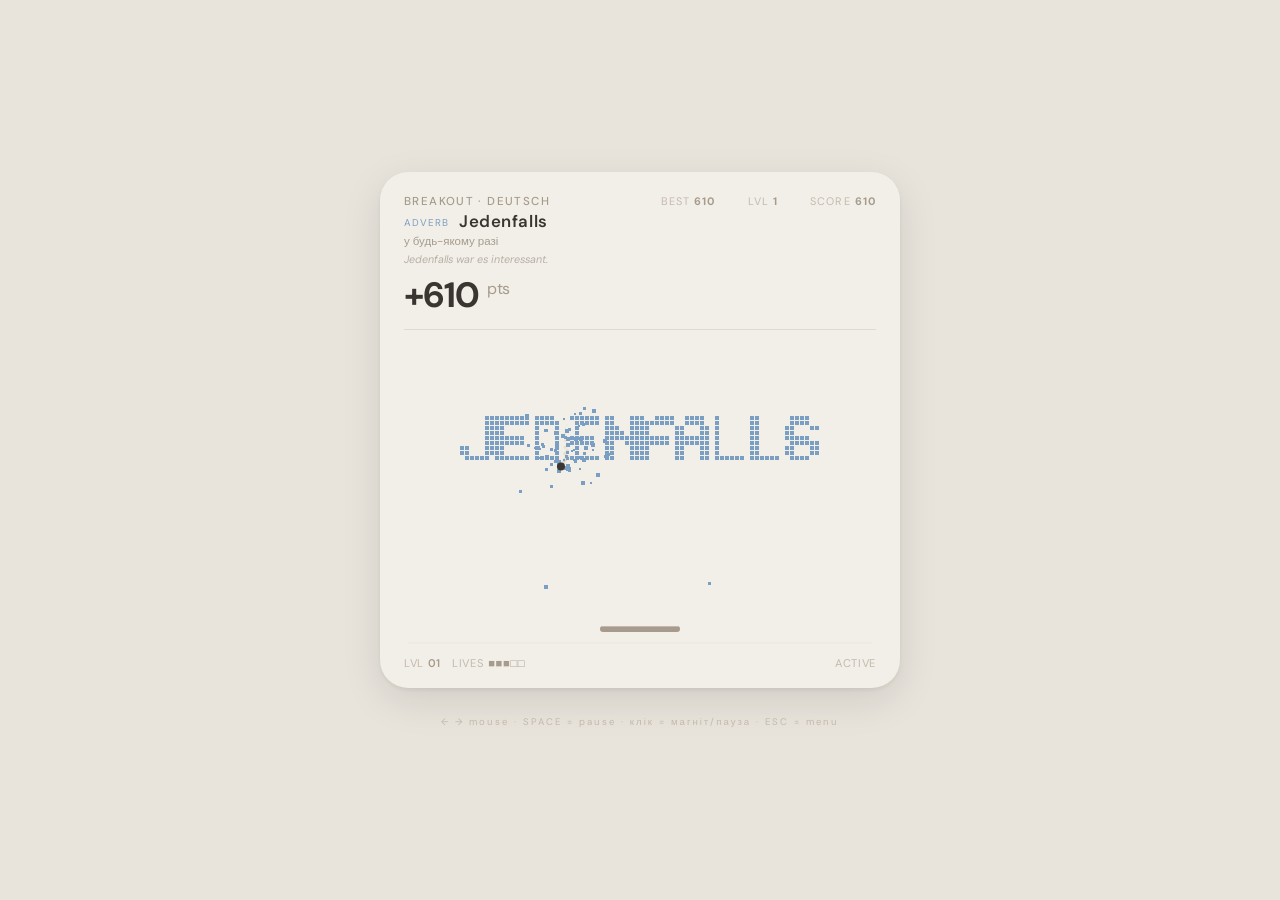
==== commit 6df15117: "e" ====
--- a/index.html
+++ b/index.html
@@ -15,6 +15,9 @@
       <h2>II &nbsp; Pause</h2>
       <button class="pBtn accent" onclick="resumeGame()">▶ &nbsp; Resume</button>
       <button class="pBtn" onclick="openMatch()">⇄ &nbsp; Skip level — Match the words</button>
+      <button class="pBtn"
+        onclick="document.getElementById('pauseOverlay').classList.remove('open'); showLeaderboard()">🏆 &nbsp;
+        Leaderboard</button>
       <button class="pBtn" onclick="restartGame()">↺ &nbsp; Restart game</button>
     </div>
   </div>
@@ -29,6 +32,15 @@
       </div>
       <div id="matchResult"></div>
       <button id="matchClose" style="display:none" onclick="closeMatch()">Continue →</button>
+    </div>
+  </div>
+
+  <div id="lbOverlay">
+    <div id="lbBox">
+      <h2>🏆 &nbsp; Leaderboard</h2>
+      <div id="lbList"></div>
+      <button class="pBtn accent" onclick="closeLeaderboard(); restartGame()">↺ &nbsp; Play again</button>
+      <button class="pBtn" onclick="closeLeaderboard()">✕ &nbsp; Close</button>
     </div>
   </div>
 
@@ -58,9 +70,8 @@
 
   <div id="message"></div>
   <div id="btnWrap"><button id="restartBtn" onclick="restartGame()">› RESTART</button></div>
-  <div id="hint">← → mouse · SPACE = pause · ESC = menu</div>
+  <div id="hint">← → mouse · SPACE = pause · клік = магніт/пауза · ESC = menu</div>
 
-  <!-- order matters: constants first, then modules, game last -->
   <script src="js/constants.js"></script>
   <script src="js/words.js"></script>
   <script src="js/font.js"></script>
--- a/css/style.css
+++ b/css/style.css
@@ -375,4 +375,75 @@
     letter-spacing: 2px;
     cursor: pointer;
     text-transform: uppercase;
+}
+
+/* ── Leaderboard overlay ── */
+#lbOverlay {
+    position: fixed;
+    inset: 0;
+    background: rgba(58, 53, 48, 0.6);
+    display: none;
+    align-items: center;
+    justify-content: center;
+    z-index: 300;
+}
+
+#lbOverlay.open {
+    display: flex;
+}
+
+#lbBox {
+    background: #F2EFE8;
+    border-radius: 24px;
+    padding: 24px 28px 20px;
+    width: min(360px, 92vw);
+    box-shadow: 0 8px 40px rgba(0, 0, 0, 0.2);
+}
+
+#lbBox h2 {
+    font-size: 0.65rem;
+    letter-spacing: 3px;
+    color: #A69B8D;
+    text-transform: uppercase;
+    margin-bottom: 16px;
+}
+
+.lbRow {
+    display: flex;
+    align-items: center;
+    gap: 12px;
+    padding: 8px 10px;
+    border-radius: 10px;
+    margin-bottom: 5px;
+    background: #EAE6DF;
+    font-size: 0.75rem;
+}
+
+.lbRow.lbFirst {
+    background: #e8f0d8;
+}
+
+.lbRank {
+    width: 28px;
+    text-align: center;
+    font-size: 0.85rem;
+}
+
+.lbScore {
+    flex: 1;
+    font-weight: 700;
+    color: #3a3530;
+    letter-spacing: 0.05em;
+}
+
+.lbDate {
+    font-size: 0.65rem;
+    color: #C4B9AD;
+}
+
+.lbEmpty {
+    font-size: 0.72rem;
+    color: #C4B9AD;
+    text-align: center;
+    padding: 20px 0;
 }
